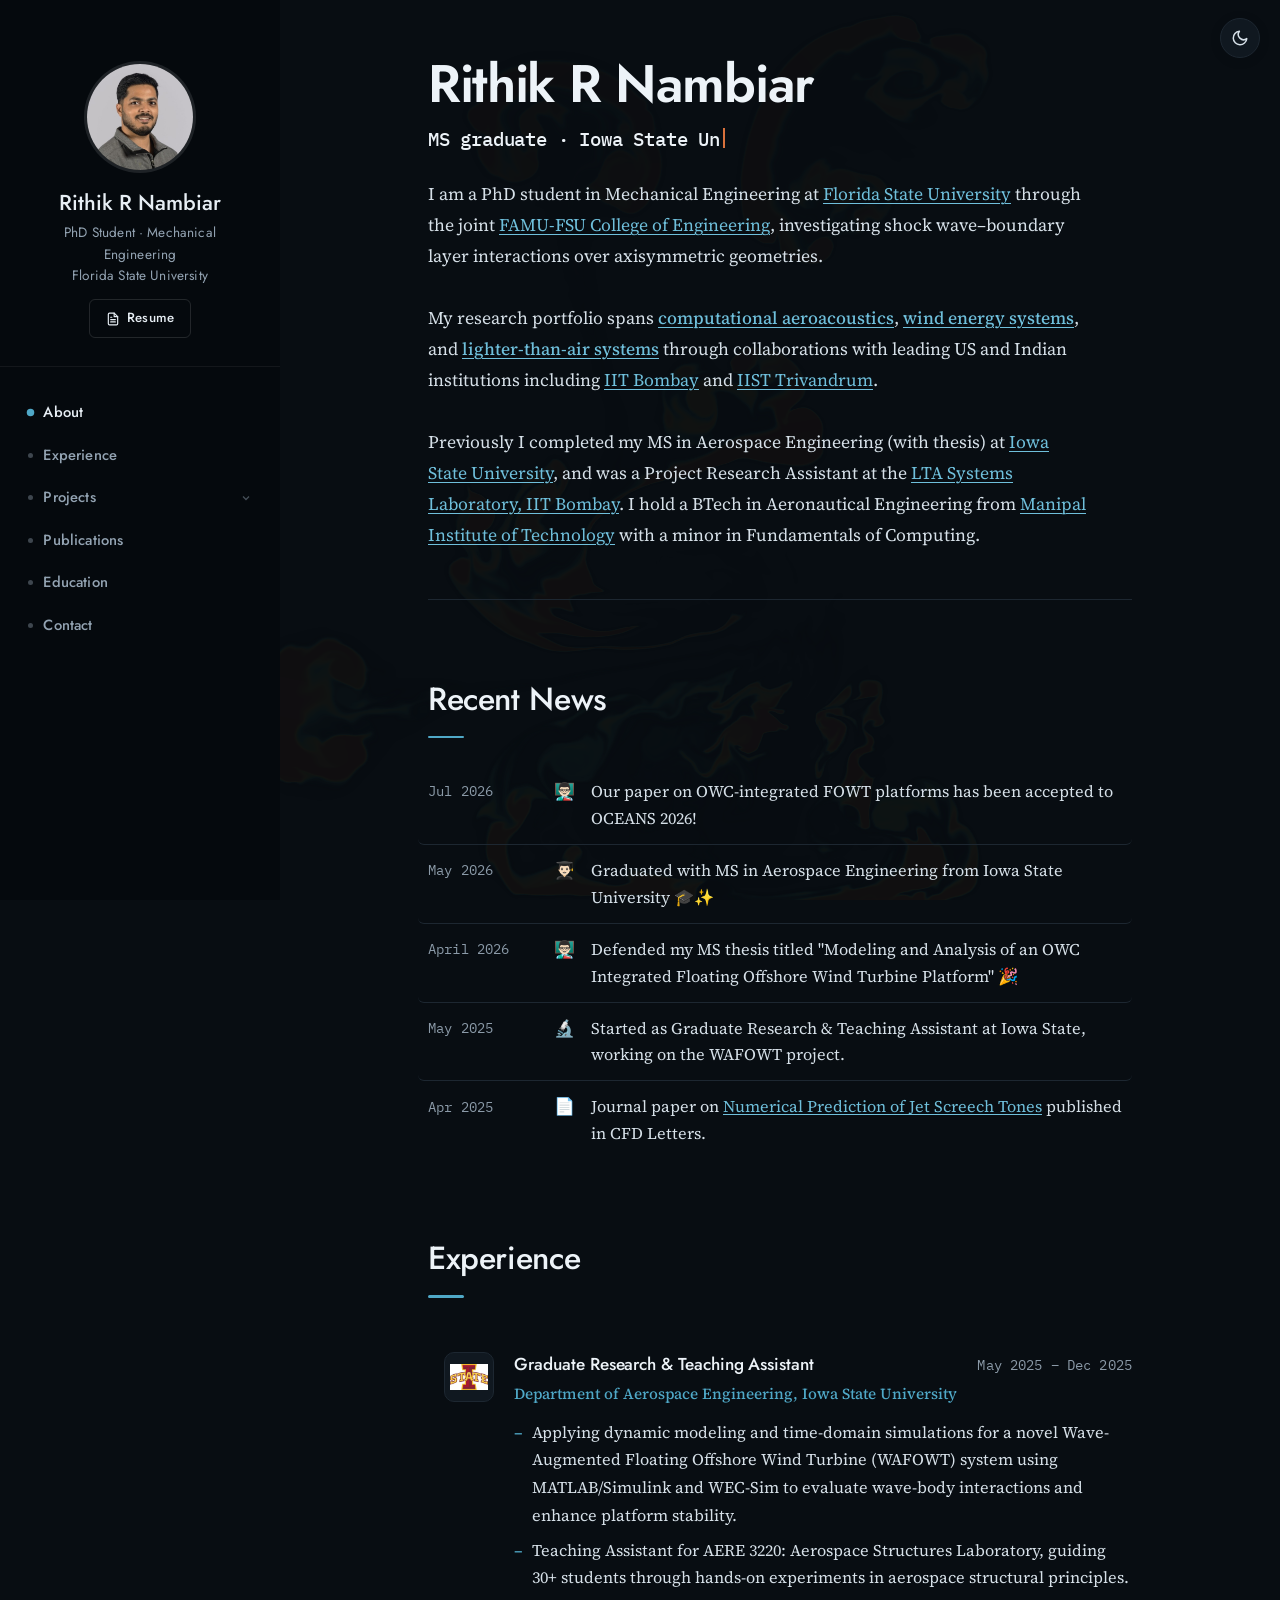
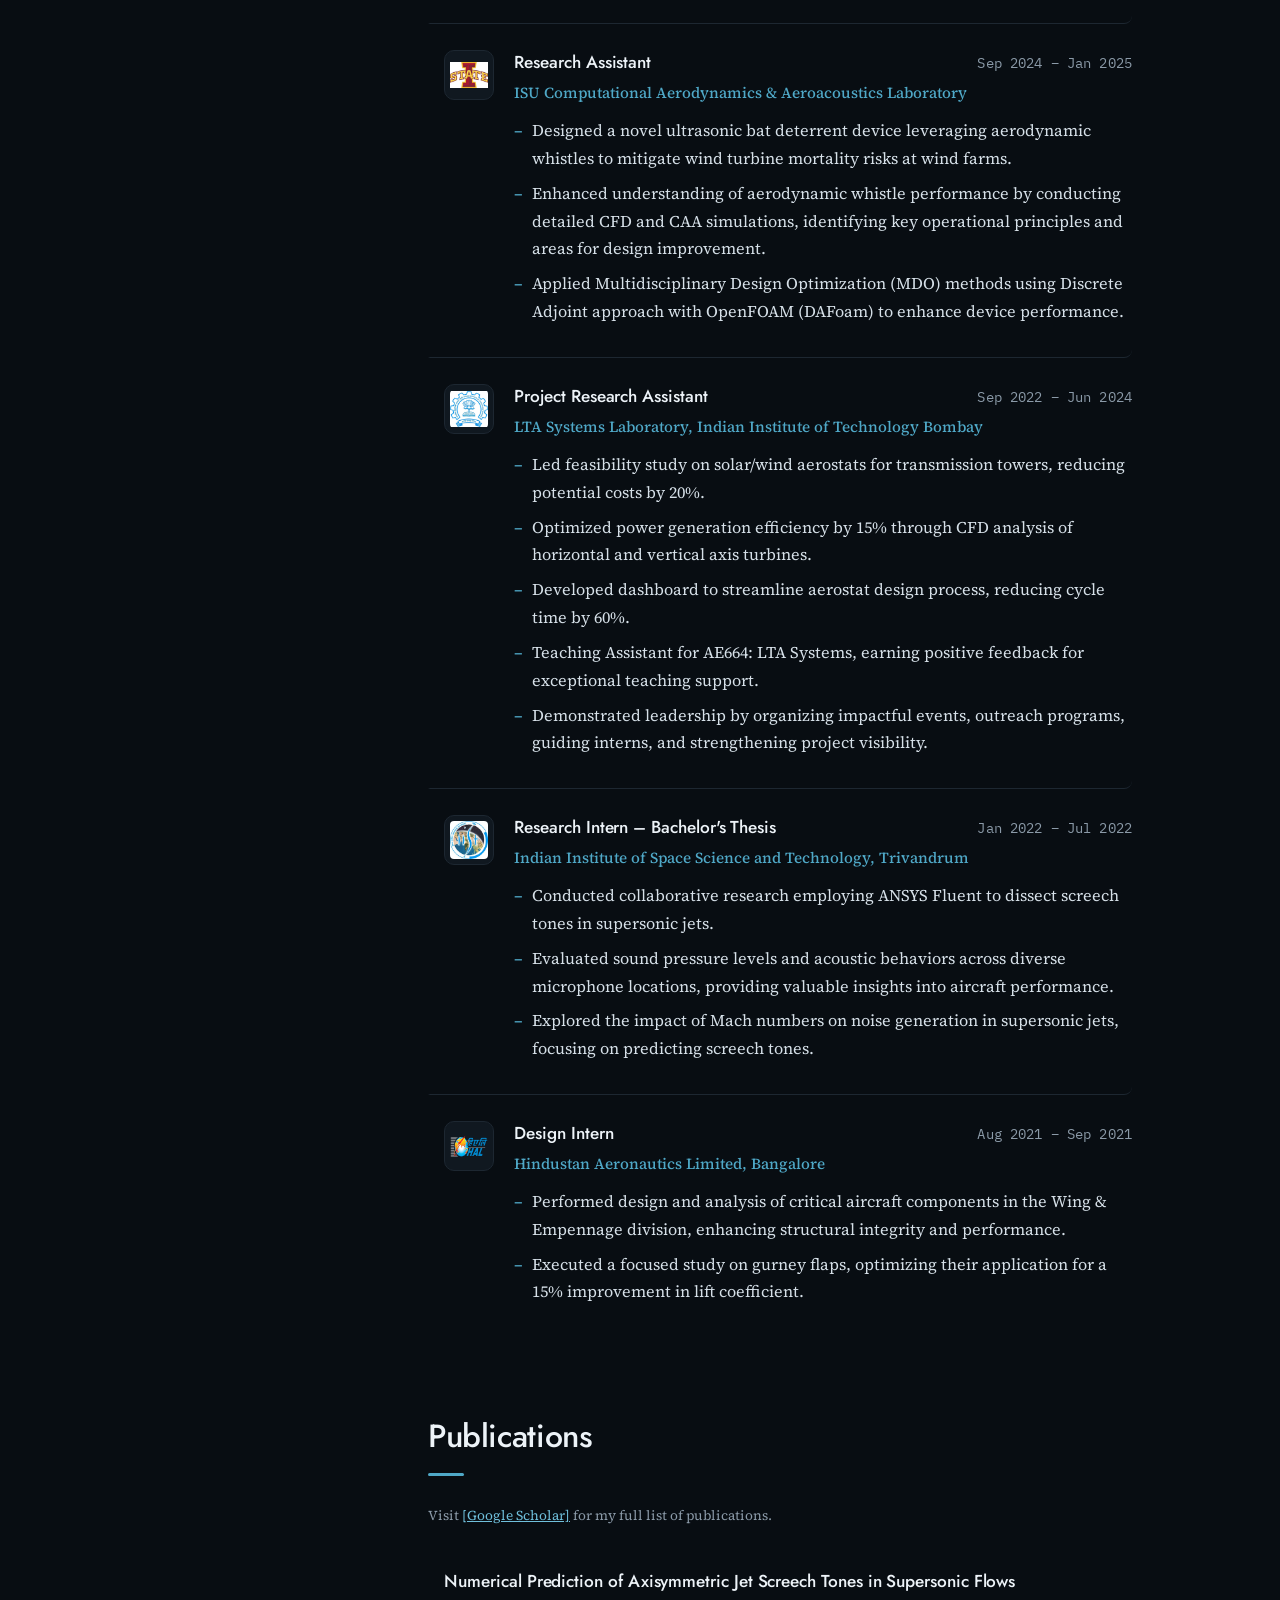
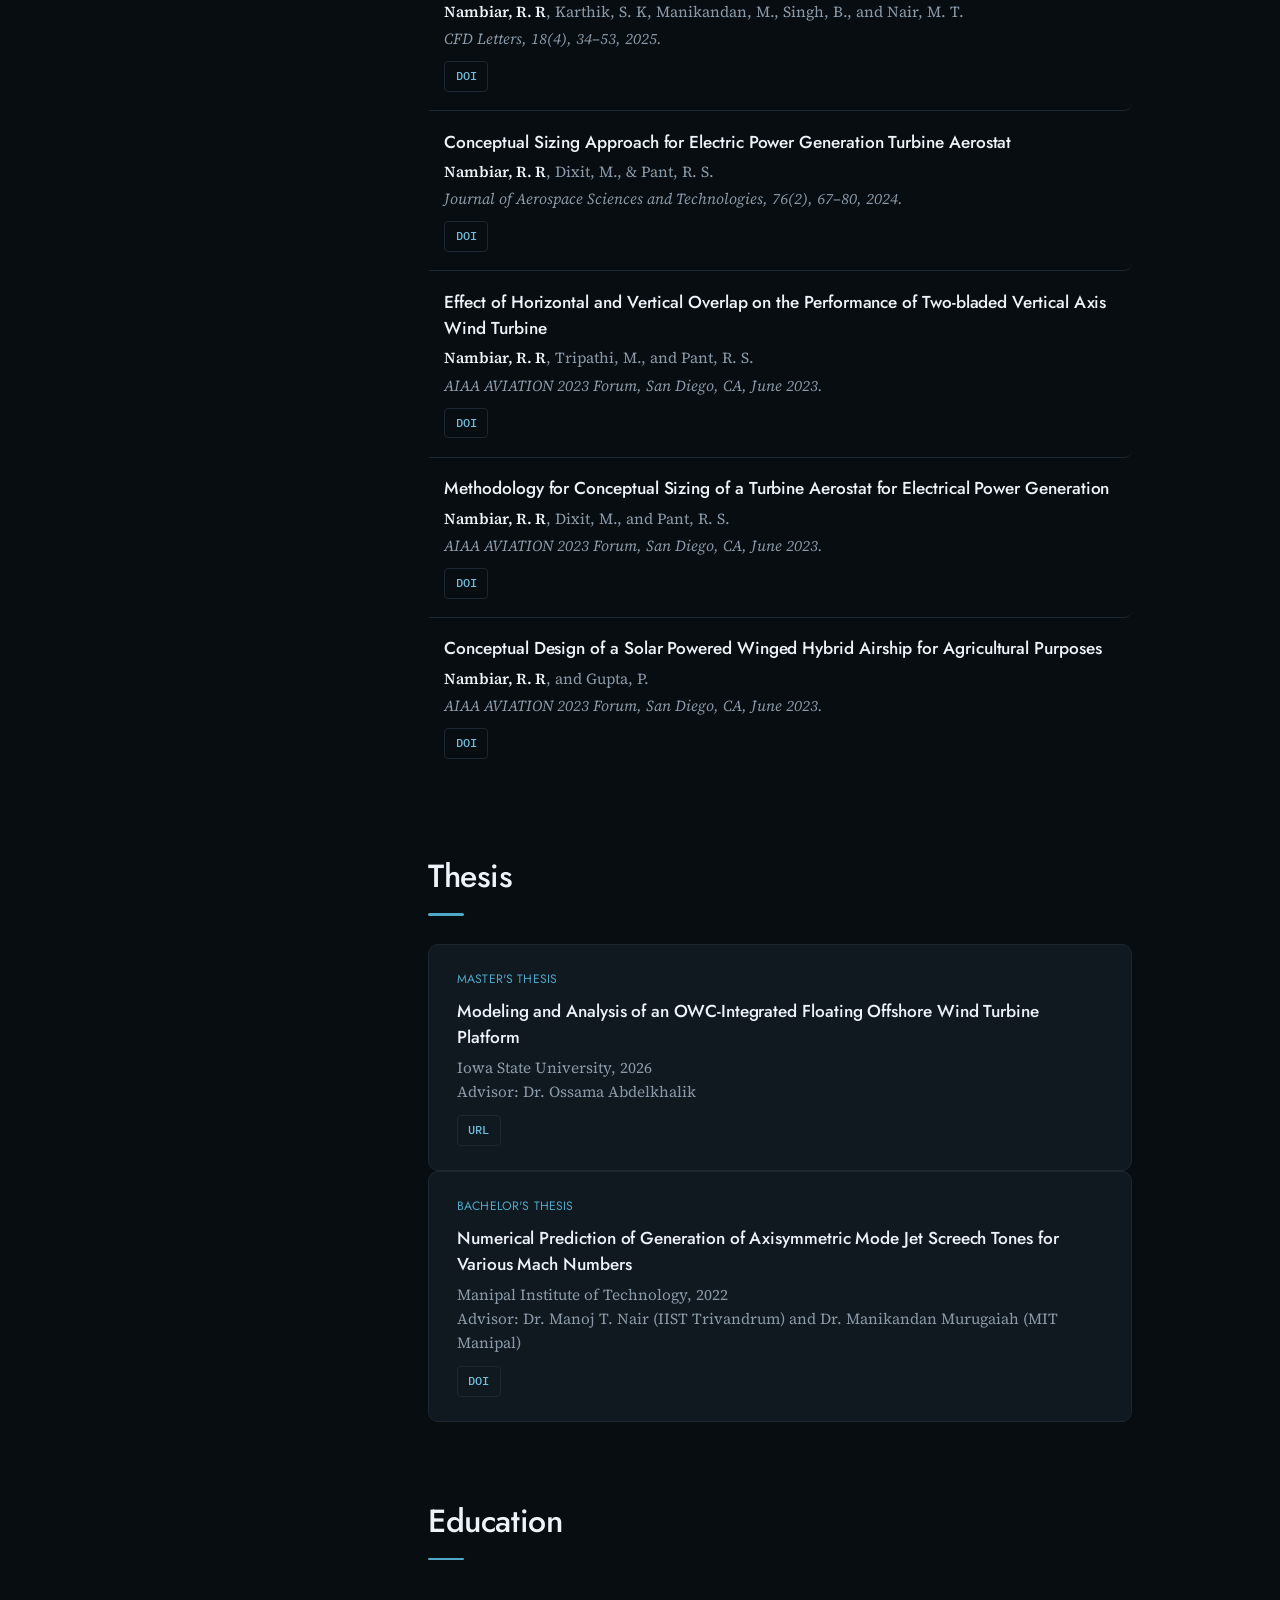
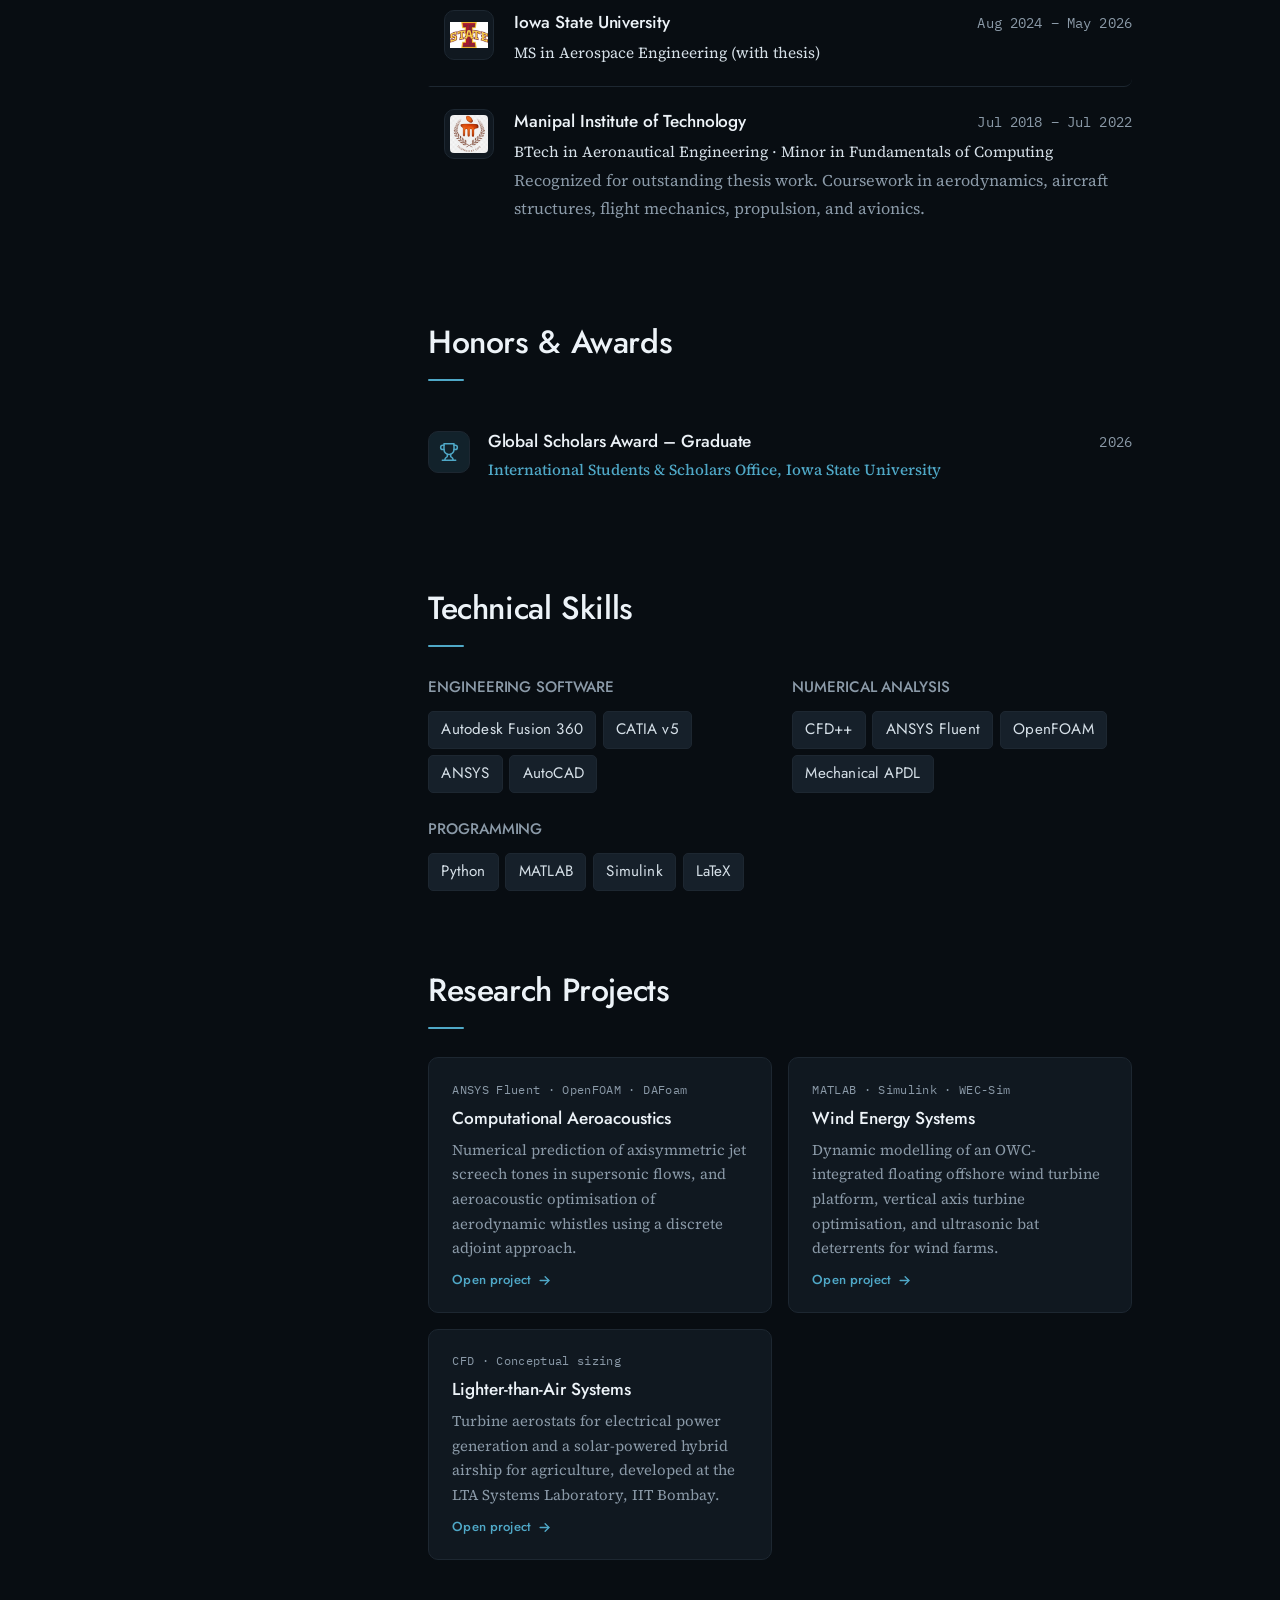
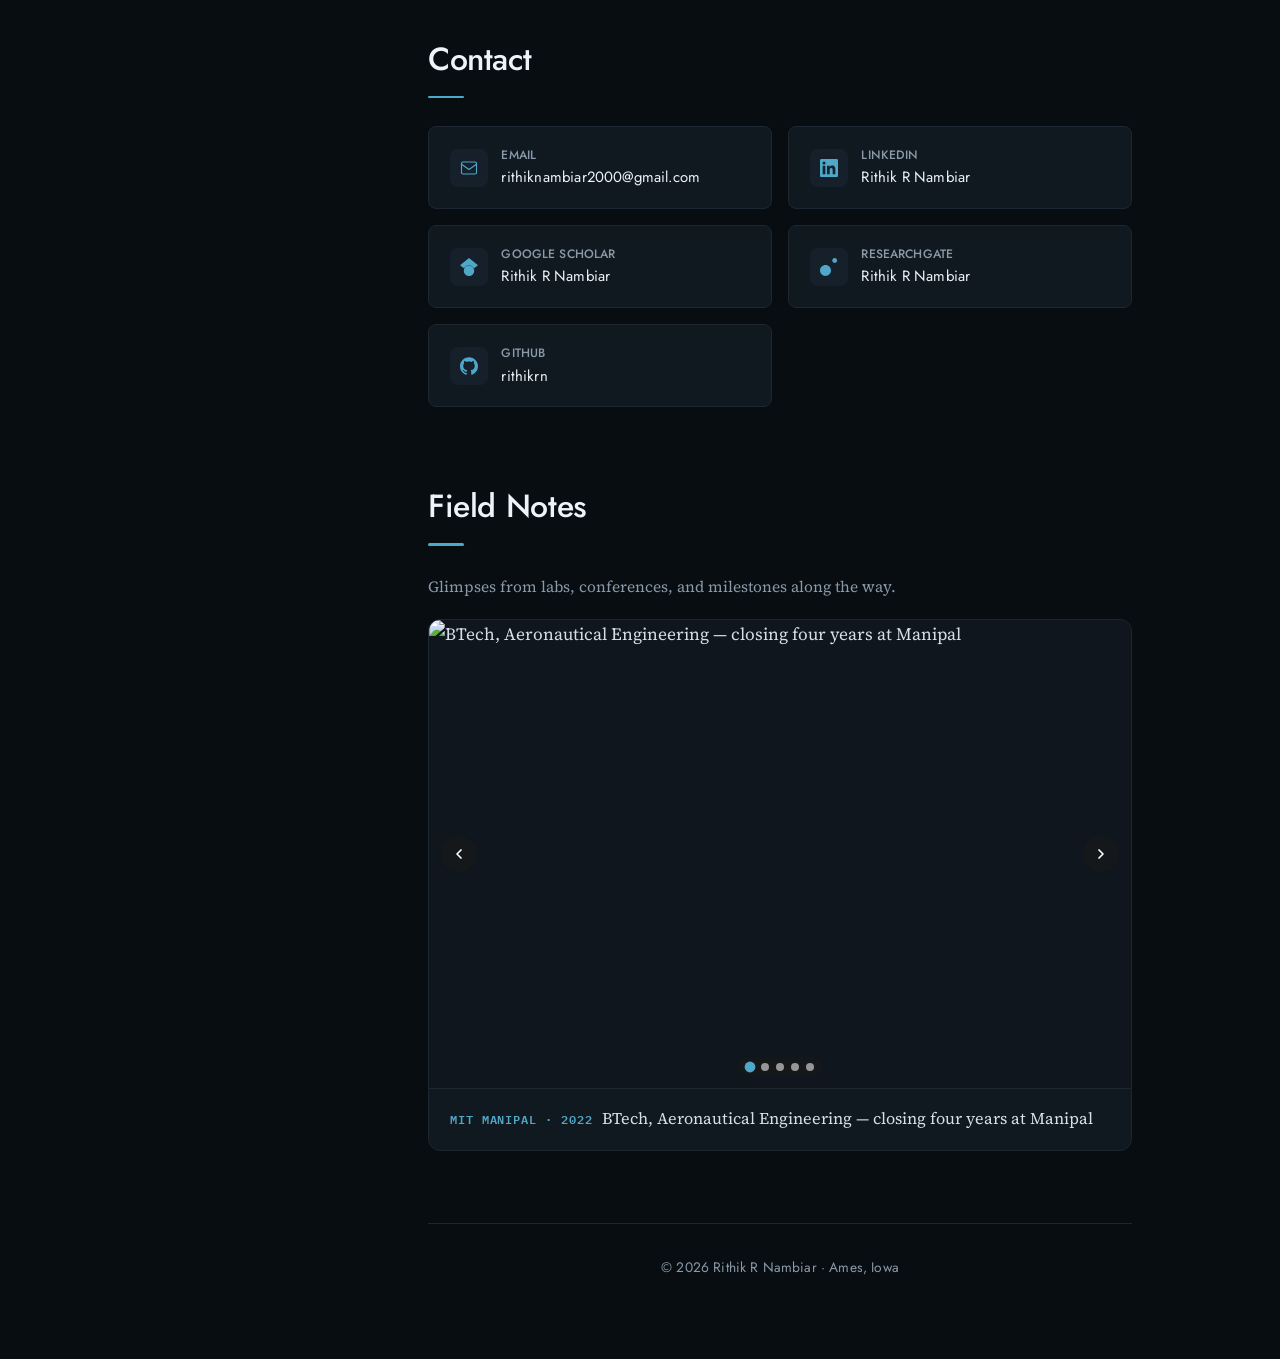
==== index.html @ 0d128b3c "Update title and description for academic transition" ====
<!DOCTYPE html>
<html lang="en">
<head>
    <meta charset="UTF-8">
    <meta name="viewport" content="width=device-width, initial-scale=1.0">
    <meta name="google-site-verification" content="oUvhr_GJGUzQzEgx66oKsh1dCuTIJJ7OhNx4IOjwu0A" />
    <title>Rithik R Nambiar · PhD student @ Florida State</title>
    <meta name="description" content="Rithik R Nambiar — PhD student in Mechanical Engineering at Florida State University. Research in shock wave–boundary layer interactions, computational aeroacoustics, lighter-than-air systems and wind energy systems.">
    <link rel="preconnect" href="https://fonts.googleapis.com">
    <link rel="preconnect" href="https://fonts.gstatic.com" crossorigin>
    <link href="https://fonts.googleapis.com/css2?family=Jost:wght@300;400;500;600&family=IBM+Plex+Mono:wght@400;500&family=Source+Serif+4:opsz,wght@8..60,400;8..60,600&display=swap" rel="stylesheet">
    <link rel="stylesheet" href="assets/css/style.css">
    <script>
    (function(){try{var t=localStorage.getItem('theme')||(matchMedia('(prefers-color-scheme: dark)').matches?'dark':'light');if(t==='dark')document.documentElement.setAttribute('data-theme','dark');}catch(e){}})();
    </script>
    <script>
    const savedTheme = localStorage.getItem('theme'); document.documentElement.dataset.theme = savedTheme || 'dark';
    </script>
</head>
<body>

<!-- Interactive fluid background (GPU Navier-Stokes) -->
<canvas id="fluid" class="fluid-bg" aria-hidden="true"></canvas>
<div class="fluid-tag" aria-hidden="true">Navier&ndash;Stokes &middot; GPU &middot; vorticity confinement &middot; move cursor or touch</div>

<!-- Theme toggle -->
<button id="themeToggle" class="theme-toggle" aria-label="Toggle dark mode" title="Toggle theme">
    <svg class="icon-sun" viewBox="0 0 24 24" fill="none" stroke="currentColor" stroke-width="2" stroke-linecap="round" stroke-linejoin="round"><circle cx="12" cy="12" r="4"/><path d="M12 2v2M12 20v2M4.9 4.9l1.4 1.4M17.7 17.7l1.4 1.4M2 12h2M20 12h2M6.3 17.7l-1.4 1.4M19.1 4.9l-1.4 1.4"/></svg>
    <svg class="icon-moon" viewBox="0 0 24 24" fill="none" stroke="currentColor" stroke-width="2" stroke-linecap="round" stroke-linejoin="round"><path d="M21 12.8A9 9 0 1 1 11.2 3a7 7 0 0 0 9.8 9.8Z"/></svg>
</button>

<!-- Mobile Header -->
<div class="mobile-header">
    <button class="hamburger" onclick="toggleSidebar()" aria-label="Toggle navigation">
        <span></span><span></span><span></span>
    </button>
    <span class="mobile-name">Rithik R Nambiar</span>
</div>
<div class="overlay" id="overlay" onclick="toggleSidebar()"></div>

<!-- ═══ SIDEBAR ═══ -->
<aside class="sidebar" id="sidebar">
    <div class="sidebar-header">
        <img src="assets/img/profile.png" alt="Rithik R Nambiar" class="sidebar-photo" width="110" height="110">
        <div class="sidebar-name">Rithik R Nambiar</div>
        <div class="sidebar-title">PhD Student · Mechanical Engineering<br>Florida State University</div>
        <a href="assets/pdf/Rithikresume_Aug2026.pdf" target="_blank" rel="noopener" class="sidebar-resume">
            <svg viewBox="0 0 24 24" fill="none" stroke="currentColor" stroke-width="2" stroke-linecap="round" stroke-linejoin="round"><path d="M14 2H6a2 2 0 0 0-2 2v16a2 2 0 0 0 2 2h12a2 2 0 0 0 2-2V8z"/><polyline points="14 2 14 8 20 8"/><line x1="16" y1="13" x2="8" y2="13"/><line x1="16" y1="17" x2="8" y2="17"/><polyline points="10 9 9 9 8 9"/></svg>
            Resume
        </a>
    </div>
    <nav class="sidebar-nav">
        <a href="#about" class="active" onclick="closeSidebar()">About</a>
        <a href="#experience" onclick="closeSidebar()">Experience</a>
        <div class="sidebar-nav-group">
            <a class="sidebar-nav-toggle" onclick="this.parentElement.classList.toggle('open')">
                Projects
                <svg class="chevron" viewBox="0 0 24 24" fill="none" stroke="currentColor" stroke-width="2.5"><polyline points="6 9 12 15 18 9"/></svg>
            </a>
            <div class="sidebar-nav-children">
                <a href="projects/computational-aeroacoustics.html">Computational Aeroacoustics</a>
                <a href="projects/wind-energy-systems.html">Wind Energy Systems</a>
                <a href="projects/lighter-than-air-systems.html">Lighter-than-Air Systems</a>
            </div>
        </div>
        <a href="#publications" onclick="closeSidebar()">Publications</a>
        <a href="#education" onclick="closeSidebar()">Education</a>
        <a href="#contact" onclick="closeSidebar()">Contact</a>
    </nav>
</aside>

<!-- ═══ MAIN ═══ -->
<div class="main">
<div class="content">

    <!-- Hero -->
    <section class="hero" id="about">
        <h1>Rithik R Nambiar</h1>
        <p class="hero-subtitle" aria-label="MS graduate in Aerospace Engineering from Iowa State University"><span id="typeText" class="type-text"></span><span class="type-caret" aria-hidden="true"></span></p>
        <div class="hero-about">
            <p>I am a PhD student in Mechanical Engineering at <a href="https://www.fsu.edu/" target="_blank" rel="noopener">Florida State University</a> through the joint <a href="https://eng.famu.fsu.edu/" target="_blank" rel="noopener">FAMU-FSU College of Engineering</a>, investigating shock wave&ndash;boundary layer interactions over axisymmetric geometries. </p>
            <br>
            <p>My research portfolio spans
                <a href="projects/computational-aeroacoustics.html" class="research-link">computational aeroacoustics</a>,
                <a href="projects/wind-energy-systems.html" class="research-link">wind energy systems</a>, and
                <a href="projects/lighter-than-air-systems.html" class="research-link">lighter-than-air systems</a>
                through collaborations with leading US and Indian institutions including <a href="https://www.iitb.ac.in/" target="_blank" rel="noopener">IIT Bombay</a> and <a href="https://www.iist.ac.in/" target="_blank" rel="noopener">IIST Trivandrum</a>.
            </p>
            <br>
            <p>Previously I completed my MS in Aerospace Engineering (with thesis) at <a href="https://www.aere.iastate.edu/" target="_blank" rel="noopener">Iowa State University</a>, and was a Project Research Assistant at the <a href="https://www.aero.iitb.ac.in/ltasyslab/" target="_blank" rel="noopener">LTA Systems Laboratory, IIT Bombay</a>. I hold a BTech in Aeronautical Engineering from <a href="https://manipal.edu/mit.html" target="_blank" rel="noopener">Manipal Institute of Technology</a> with a minor in Fundamentals of Computing.</p>
        </div>
    </section>

    <!-- News -->
    <section id="news">
        <h2 class="section-title">Recent News</h2>
        <div>
            <div class="news-item">
                <span class="news-date">Jul 2026</span>
                <span class="news-emoji">👨🏻‍🏫</span>
                <span class="news-text">Our paper on OWC-integrated FOWT platforms has been accepted to OCEANS 2026! </span>
            </div>            
            <div class="news-item">
                <span class="news-date">May 2026</span>
                <span class="news-emoji">👨🏻‍🎓</span>
                <span class="news-text"> Graduated with MS in Aerospace Engineering from Iowa State University 🎓✨ </span>
            </div>
            <div class="news-item">
                <span class="news-date">April 2026</span>
                <span class="news-emoji">👨🏻‍🏫</span>
                <span class="news-text"> Defended my MS thesis titled "Modeling and Analysis of an OWC Integrated Floating Offshore Wind Turbine Platform" 🎉 </span>
            </div>
            <div class="news-item">
                <span class="news-date">May 2025</span>
                <span class="news-emoji">🔬</span>
                <span class="news-text">Started as Graduate Research &amp; Teaching Assistant at Iowa State, working on the WAFOWT project.</span>
            </div>
            <div class="news-item">
                <span class="news-date">Apr 2025</span>
                <span class="news-emoji">📄</span>
                <span class="news-text">Journal paper on <a href="https://doi.org/10.37934/cfdl.18.4.3453" target="_blank" rel="noopener">Numerical Prediction of Jet Screech Tones</a> published in CFD Letters.</span>
            </div>
        </div>
    </section>

    <!-- Experience -->
    <section id="experience">
        <h2 class="section-title">Experience</h2>

        <div class="exp-item">
            <img src="assets/img/isu-logo.png" alt="Iowa State University" class="exp-logo" loading="lazy" width="44" height="44">
            <div class="exp-body">
                <div class="exp-header">
                    <span class="exp-role">Graduate Research &amp; Teaching Assistant</span>
                    <span class="exp-date">May 2025 – Dec 2025</span>
                </div>
                <div class="exp-org">Department of Aerospace Engineering, Iowa State University</div>
                <ul class="exp-bullets">
                    <li>Applying dynamic modeling and time-domain simulations for a novel Wave-Augmented Floating Offshore Wind Turbine (WAFOWT) system using MATLAB/Simulink and WEC-Sim to evaluate wave-body interactions and enhance platform stability.</li>
                    <li>Teaching Assistant for AERE 3220: Aerospace Structures Laboratory, guiding 30+ students through hands-on experiments in aerospace structural principles.</li>
                </ul>
            </div>
        </div>

        <div class="exp-item">
            <img src="assets/img/isu-lab-logo.png" alt="ISU Computational Aerodynamics Lab" class="exp-logo" loading="lazy" width="44" height="44">
            <div class="exp-body">
                <div class="exp-header">
                    <span class="exp-role">Research Assistant</span>
                    <span class="exp-date">Sep 2024 – Jan 2025</span>
                </div>
                <div class="exp-org">ISU Computational Aerodynamics &amp; Aeroacoustics Laboratory</div>
                <ul class="exp-bullets">
                    <li>Designed a novel ultrasonic bat deterrent device leveraging aerodynamic whistles to mitigate wind turbine mortality risks at wind farms.</li>
                    <li>Enhanced understanding of aerodynamic whistle performance by conducting detailed CFD and CAA simulations, identifying key operational principles and areas for design improvement.</li>
                    <li>Applied Multidisciplinary Design Optimization (MDO) methods using Discrete Adjoint approach with OpenFOAM (DAFoam) to enhance device performance.</li>
                </ul>
            </div>
        </div>

        <div class="exp-item">
            <img src="assets/img/iitbombay-logo.png" alt="IIT Bombay" class="exp-logo" loading="lazy" width="44" height="44">
            <div class="exp-body">
                <div class="exp-header">
                    <span class="exp-role">Project Research Assistant</span>
                    <span class="exp-date">Sep 2022 – Jun 2024</span>
                </div>
                <div class="exp-org">LTA Systems Laboratory, Indian Institute of Technology Bombay</div>
                <ul class="exp-bullets">
                    <li>Led feasibility study on solar/wind aerostats for transmission towers, reducing potential costs by 20%.</li>
                    <li>Optimized power generation efficiency by 15% through CFD analysis of horizontal and vertical axis turbines.</li>
                    <li>Developed dashboard to streamline aerostat design process, reducing cycle time by 60%.</li>
                    <li>Teaching Assistant for AE664: LTA Systems, earning positive feedback for exceptional teaching support.</li>
                    <li>Demonstrated leadership by organizing impactful events, outreach programs, guiding interns, and strengthening project visibility.</li>
                </ul>
            </div>
        </div>

        <div class="exp-item">
            <img src="assets/img/iist-logo.png" alt="IIST Trivandrum" class="exp-logo" loading="lazy" width="44" height="44">
            <div class="exp-body">
                <div class="exp-header">
                    <span class="exp-role">Research Intern – Bachelor's Thesis</span>
                    <span class="exp-date">Jan 2022 – Jul 2022</span>
                </div>
                <div class="exp-org">Indian Institute of Space Science and Technology, Trivandrum</div>
                <ul class="exp-bullets">
                    <li>Conducted collaborative research employing ANSYS Fluent to dissect screech tones in supersonic jets.</li>
                    <li>Evaluated sound pressure levels and acoustic behaviors across diverse microphone locations, providing valuable insights into aircraft performance.</li>
                    <li>Explored the impact of Mach numbers on noise generation in supersonic jets, focusing on predicting screech tones.</li>
                </ul>
            </div>
        </div>

        <div class="exp-item">
            <img src="assets/img/hal-logo.png" alt="Hindustan Aeronautics Limited" class="exp-logo" loading="lazy" width="44" height="44">
            <div class="exp-body">
                <div class="exp-header">
                    <span class="exp-role">Design Intern</span>
                    <span class="exp-date">Aug 2021 – Sep 2021</span>
                </div>
                <div class="exp-org">Hindustan Aeronautics Limited, Bangalore</div>
                <ul class="exp-bullets">
                    <li>Performed design and analysis of critical aircraft components in the Wing &amp; Empennage division, enhancing structural integrity and performance.</li>
                    <li>Executed a focused study on gurney flaps, optimizing their application for a 15% improvement in lift coefficient.</li>
                </ul>
            </div>
        </div>
    </section>

    <!-- Publications -->
    <section id="publications">
        <h2 class="section-title">Publications</h2>
        <p style="font-size: 0.85rem; color: var(--text-muted); margin-bottom: 1.5rem;">
            Visit <a href="https://scholar.google.com/citations?user=RLRSFkAAAAAJ&hl=en" target="_blank" rel="noopener" style="color: var(--link); text-decoration: underline;">[Google Scholar]</a> for my full list of publications.
        </p>

        <div class="pub-item">
            <div class="pub-content">
                <div class="pub-title">Numerical Prediction of Axisymmetric Jet Screech Tones in Supersonic Flows</div>
                <div class="pub-authors"><strong>Nambiar, R. R</strong>, Karthik, S. K, Manikandan, M., Singh, B., and Nair, M. T.</div>
                <div class="pub-venue">CFD Letters, 18(4), 34–53, 2025.</div>
                <div class="pub-links">
                    <a href="https://doi.org/10.37934/cfdl.18.4.3453" target="_blank" rel="noopener">DOI</a>
                </div>
            </div>
        </div>

        <div class="pub-item">
            <div class="pub-content">
                <div class="pub-title">Conceptual Sizing Approach for Electric Power Generation Turbine Aerostat</div>
                <div class="pub-authors"><strong>Nambiar, R. R</strong>, Dixit, M., &amp; Pant, R. S.</div>
                <div class="pub-venue">Journal of Aerospace Sciences and Technologies, 76(2), 67–80, 2024.</div>
                <div class="pub-links">
                    <a href="https://doi.org/10.61653/joast.v76i2.2024.962" target="_blank" rel="noopener">DOI</a>
                </div>
            </div>
        </div>

        <div class="pub-item">
            <div class="pub-content">
                <div class="pub-title">Effect of Horizontal and Vertical Overlap on the Performance of Two-bladed Vertical Axis Wind Turbine</div>
                <div class="pub-authors"><strong>Nambiar, R. R</strong>, Tripathi, M., and Pant, R. S.</div>
                <div class="pub-venue">AIAA AVIATION 2023 Forum, San Diego, CA, June 2023.</div>
                <div class="pub-links">
                    <a href="https://doi.org/10.2514/6.2023-4118" target="_blank" rel="noopener">DOI</a>
                </div>
            </div>
        </div>

        <div class="pub-item">
            <div class="pub-content">
                <div class="pub-title">Methodology for Conceptual Sizing of a Turbine Aerostat for Electrical Power Generation</div>
                <div class="pub-authors"><strong>Nambiar, R. R</strong>, Dixit, M., and Pant, R. S.</div>
                <div class="pub-venue">AIAA AVIATION 2023 Forum, San Diego, CA, June 2023.</div>
                <div class="pub-links">
                    <a href="https://doi.org/10.2514/6.2023-3792" target="_blank" rel="noopener">DOI</a>
                </div>
            </div>
        </div>

        <div class="pub-item">
            <div class="pub-content">
                <div class="pub-title">Conceptual Design of a Solar Powered Winged Hybrid Airship for Agricultural Purposes</div>
                <div class="pub-authors"><strong>Nambiar, R. R</strong>, and Gupta, P.</div>
                <div class="pub-venue">AIAA AVIATION 2023 Forum, San Diego, CA, June 2023.</div>
                <div class="pub-links">
                    <a href="https://doi.org/10.2514/6.2023-3791" target="_blank" rel="noopener">DOI</a>
                </div>
            </div>
        </div>
    </section>

    <!-- Thesis -->
    <section id="thesis">
        <h2 class="section-title">Thesis</h2>
        <div class="thesis-card">
            <div class="thesis-degree">Master's Thesis</div>
            <div class="thesis-title">Modeling and Analysis of an OWC-Integrated Floating Offshore Wind Turbine Platform</div>
            <div class="thesis-meta">
                Iowa State University, 2026<br>
                Advisor: Dr. Ossama Abdelkhalik
            </div>
            <div class="pub-links">
                <a href="https://www.proquest.com/dissertations-theses/modeling-analysis-owc-integrated-floating/docview/3350731121/se-2?accountid=10906" target="_blank" rel="noopener">URL</a>
            </div>
        </div>
        
        <div class="thesis-card">
            <div class="thesis-degree">Bachelor's Thesis</div>
            <div class="thesis-title">Numerical Prediction of Generation of Axisymmetric Mode Jet Screech Tones for Various Mach Numbers</div>
            <div class="thesis-meta">
                Manipal Institute of Technology, 2022<br>
                Advisor: Dr. Manoj T. Nair (IIST Trivandrum) and Dr. Manikandan Murugaiah (MIT Manipal)
            </div>
            <div class="pub-links">
                <a href="https://doi.org/10.13140/RG.2.2.18141.93928" target="_blank" rel="noopener">DOI</a>
            </div>
        </div>
    </section>

    <!-- Education -->
    <section id="education">
        <h2 class="section-title">Education</h2>

        <div class="edu-item">
            <img src="assets/img/isu-logo.png" alt="Iowa State University" class="edu-logo" loading="lazy" width="44" height="44">
            <div class="edu-body">
                <div class="edu-header">
                    <span class="edu-school">Iowa State University</span>
                    <span class="edu-date">Aug 2024 – May 2026</span>
                </div>
                <div class="edu-degree">MS in Aerospace Engineering (with thesis)</div>
            </div>
        </div>

        <div class="edu-item">
            <img src="assets/img/manipal-logo.png" alt="Manipal Institute of Technology" class="edu-logo" loading="lazy" width="44" height="44">
            <div class="edu-body">
                <div class="edu-header">
                    <span class="edu-school">Manipal Institute of Technology</span>
                    <span class="edu-date">Jul 2018 – Jul 2022</span>
                </div>
                <div class="edu-degree">BTech in Aeronautical Engineering · Minor in Fundamentals of Computing</div>
                <div class="edu-note">Recognized for outstanding thesis work. Coursework in aerodynamics, aircraft structures, flight mechanics, propulsion, and avionics.</div>
            </div>
        </div>
    </section>
    <!-- Honors & Awards -->
    <section id="awards">
        <h2 class="section-title">Honors &amp; Awards</h2>
        <div class="award-item">
            <div class="award-icon" aria-hidden="true">
                <svg viewBox="0 0 24 24" fill="none" stroke="currentColor" stroke-width="1.8" stroke-linecap="round" stroke-linejoin="round">
                    <path d="M6 9H4.5a2.5 2.5 0 0 1 0-5H6"/>
                    <path d="M18 9h1.5a2.5 2.5 0 0 0 0-5H18"/>
                    <path d="M4 22h16"/>
                    <path d="M10 14.66V17c0 .55-.47.98-.97 1.21C7.85 18.75 7 20.24 7 22"/>
                    <path d="M14 14.66V17c0 .55.47.98.97 1.21C16.15 18.75 17 20.24 17 22"/>
                    <path d="M18 2H6v7a6 6 0 0 0 12 0V2Z"/>
                </svg>
            </div>
            <div class="award-body">
                <div class="award-header">
                    <span class="award-title">Global Scholars Award &ndash; Graduate</span>
                    <span class="award-date">2026</span>
                </div>
                <div class="award-org">International Students &amp; Scholars Office, Iowa State University</div>    
            </div>
        </div>
    </section>
    <!-- Skills -->
    <section id="skills">
        <h2 class="section-title">Technical Skills</h2>
        <div class="skills-grid">
            <div class="skill-group">
                <h4>Engineering Software</h4>
                <div class="skill-tags">
                    <span class="skill-tag">Autodesk Fusion 360</span>
                    <span class="skill-tag">CATIA v5</span>
                    <span class="skill-tag">ANSYS</span>
                    <span class="skill-tag">AutoCAD</span>
                </div>
            </div>
            <div class="skill-group">
                <h4>Numerical Analysis</h4>
                <div class="skill-tags">
                    <span class="skill-tag">CFD++</span>
                    <span class="skill-tag">ANSYS Fluent</span>
                    <span class="skill-tag">OpenFOAM</span>
                    <span class="skill-tag">Mechanical APDL</span>
                </div>
            </div>
            <div class="skill-group">
                <h4>Programming</h4>
                <div class="skill-tags">
                    <span class="skill-tag">Python</span>
                    <span class="skill-tag">MATLAB</span>
                    <span class="skill-tag">Simulink</span>
                    <span class="skill-tag">LaTeX</span>
                </div>
            </div>
        </div>
    </section>
    
    <!-- Projects -->
    <section id="projects">
        <h2 class="section-title">Research Projects</h2>
        <div class="work-grid">
            <a class="work-card" href="projects/computational-aeroacoustics.html">
                <div class="work-tools">ANSYS Fluent · OpenFOAM · DAFoam</div>
                <h3>Computational Aeroacoustics</h3>
                <p>Numerical prediction of axisymmetric jet screech tones in supersonic flows, and aeroacoustic optimisation of aerodynamic whistles using a discrete adjoint approach.</p>
                <span class="work-go">Open project <svg viewBox="0 0 24 24" fill="none" stroke="currentColor" stroke-width="2.2" stroke-linecap="round" stroke-linejoin="round"><line x1="5" y1="12" x2="19" y2="12"/><polyline points="13 6 19 12 13 18"/></svg></span>
            </a>
            <a class="work-card" href="projects/wind-energy-systems.html">
                <div class="work-tools">MATLAB · Simulink · WEC-Sim</div>
                <h3>Wind Energy Systems</h3>
                <p>Dynamic modelling of an OWC-integrated floating offshore wind turbine platform, vertical axis turbine optimisation, and ultrasonic bat deterrents for wind farms.</p>
                <span class="work-go">Open project <svg viewBox="0 0 24 24" fill="none" stroke="currentColor" stroke-width="2.2" stroke-linecap="round" stroke-linejoin="round"><line x1="5" y1="12" x2="19" y2="12"/><polyline points="13 6 19 12 13 18"/></svg></span>
            </a>
            <a class="work-card" href="projects/lighter-than-air-systems.html">
                <div class="work-tools">CFD · Conceptual sizing</div>
                <h3>Lighter-than-Air Systems</h3>
                <p>Turbine aerostats for electrical power generation and a solar-powered hybrid airship for agriculture, developed at the LTA Systems Laboratory, IIT Bombay.</p>
                <span class="work-go">Open project <svg viewBox="0 0 24 24" fill="none" stroke="currentColor" stroke-width="2.2" stroke-linecap="round" stroke-linejoin="round"><line x1="5" y1="12" x2="19" y2="12"/><polyline points="13 6 19 12 13 18"/></svg></span>
            </a>
        </div>
    </section>
    
    <!-- Contact -->
    <section id="contact">
        <h2 class="section-title">Contact</h2>
        <div class="contact-grid">
            <a href="mailto:rithiknambiar2000@gmail.com" class="contact-card">
                <div class="contact-icon"><svg viewBox="0 0 24 24" fill="none" stroke="currentColor" stroke-width="1.5" stroke-linecap="round" stroke-linejoin="round"><rect x="2" y="4" width="20" height="16" rx="2"/><path d="M22 7l-10 7L2 7"/></svg></div>
                <div><div class="contact-label">Email</div><div class="contact-value">rithiknambiar2000@gmail.com</div></div>
            </a>
            <a href="https://www.linkedin.com/in/rithik-r-nambiar/" target="_blank" rel="noopener" class="contact-card">
                <div class="contact-icon"><svg viewBox="0 0 24 24" fill="currentColor"><path d="M20.447 20.452h-3.554v-5.569c0-1.328-.027-3.037-1.852-3.037-1.853 0-2.136 1.445-2.136 2.939v5.667H9.351V9h3.414v1.561h.046c.477-.9 1.637-1.85 3.37-1.85 3.601 0 4.267 2.37 4.267 5.455v6.286zM5.337 7.433a2.062 2.062 0 01-2.063-2.065 2.064 2.064 0 112.063 2.065zm1.782 13.019H3.555V9h3.564v11.452zM22.225 0H1.771C.792 0 0 .774 0 1.729v20.542C0 23.227.792 24 1.771 24h20.451C23.2 24 24 23.227 24 22.271V1.729C24 .774 23.2 0 22.222 0h.003z"/></svg></div>
                <div><div class="contact-label">LinkedIn</div><div class="contact-value">Rithik R Nambiar</div></div>
            </a>
            <a href="https://scholar.google.com/citations?user=RLRSFkAAAAAJ&hl=en" target="_blank" rel="noopener" class="contact-card">
                <div class="contact-icon"><svg viewBox="0 0 24 24" fill="currentColor"><path d="M5.242 13.769L0 9.5 12 0l12 9.5-5.242 4.269C17.548 11.249 14.978 9.5 12 9.5c-2.977 0-5.548 1.748-6.758 4.269zM12 10a7 7 0 1 0 0 14 7 7 0 0 0 0-14z"/></svg></div>
                <div><div class="contact-label">Google Scholar</div><div class="contact-value">Rithik R Nambiar</div></div>
            </a>
            <a href="https://www.researchgate.net/scientific-contributions/Rithik-R-Nambiar-2253309485" target="_blank" rel="noopener" class="contact-card">
                <div class="contact-icon"><svg viewBox="0 0 24 24" fill="currentColor"><path d="M19.586 0c-1.77 0-3.196 1.42-3.196 3.176 0 1.754 1.426 3.175 3.196 3.175 1.768 0 3.196-1.421 3.196-3.175C22.782 1.42 21.354 0 19.586 0zM7.347 24c-4.05 0-7.347-3.268-7.347-7.281 0-4.015 3.297-7.282 7.347-7.282 4.052 0 7.349 3.267 7.349 7.282C14.696 20.732 11.399 24 7.347 24z"/></svg></div>
                <div><div class="contact-label">ResearchGate</div><div class="contact-value">Rithik R Nambiar</div></div>
            </a>
            <a href="https://github.com/rithikrn" target="_blank" rel="noopener" class="contact-card">
                <div class="contact-icon"><svg viewBox="0 0 24 24" fill="currentColor"><path d="M12 .297c-6.63 0-12 5.373-12 12 0 5.303 3.438 9.8 8.205 11.385.6.113.82-.258.82-.577 0-.285-.01-1.04-.015-2.04-3.338.724-4.042-1.61-4.042-1.61C4.422 18.07 3.633 17.7 3.633 17.7c-1.087-.744.084-.729.084-.729 1.205.084 1.838 1.236 1.838 1.236 1.07 1.835 2.809 1.305 3.495.998.108-.776.417-1.305.76-1.605-2.665-.3-5.466-1.332-5.466-5.93 0-1.31.465-2.38 1.235-3.22-.135-.303-.54-1.523.105-3.176 0 0 1.005-.322 3.3 1.23.96-.267 1.98-.399 3-.405 1.02.006 2.04.138 3 .405 2.28-1.552 3.285-1.23 3.285-1.23.645 1.653.24 2.873.12 3.176.765.84 1.23 1.91 1.23 3.22 0 4.61-2.805 5.625-5.475 5.92.42.36.81 1.096.81 2.22 0 1.606-.015 2.896-.015 3.286 0 .315.21.69.825.57C20.565 22.092 24 17.592 24 12.297c0-6.627-5.373-12-12-12"/></svg></div>
                <div><div class="contact-label">GitHub</div><div class="contact-value">rithikrn</div></div>
            </a>
        </div>
    </section>

    <!-- Field Notes -->
    <section id="field-notes">
        <h2 class="section-title">Field Notes</h2>
        <p class="fn-intro">Glimpses from labs, conferences, and milestones along the way.</p>

        <div class="fn-card">
            <div class="fn-stage" id="fnStage">

                <div class="fn-slide active"
                     data-meta="MIT Manipal · 2022"
                     data-caption="BTech, Aeronautical Engineering — closing four years at Manipal">
                    <div class="fn-bg" style="background-image: url('assets/photos/mit_graduation.jpg?v=2')"></div>
                    <img src="assets/photos/mit_graduation.jpg?v=2" alt="BTech, Aeronautical Engineering — closing four years at Manipal" loading="lazy">
                </div>
                
                <div class="fn-slide"
                     data-meta="IIT Bombay · 2024"
                     data-caption="With Prof. R.S. Pant and the LTA Systems Laboratory team ">
                    <div class="fn-bg" style="background-image: url('assets/photos/iitb_rsgroup.jpg')"></div>
                    <img src="assets/photos/iitb_rsgroup.jpg" alt="LTA Systems Lab group photo, IIT Bombay" loading="lazy">
                </div>

                <div class="fn-slide"
                     data-meta="Iowa State University · 2024"
                     data-caption="The Campanile and central campus">
                    <div class="fn-bg" style="background-image: url('assets/photos/iowastate.jpg')"></div>
                    <img src="assets/photos/iowastate.jpg" alt="Joined Iowa State University, Ames" loading="lazy">
                </div>

                 <div class="fn-slide"
                     data-meta="Iowa State University · 2026"
                     data-caption="Dr. Ossama Abdelkhalik's group, Ames">
                    <div class="fn-bg" style="background-image: url('assets/photos/isu_ossama_group.jpg')"></div>
                    <img src="assets/photos/isu_ossama_group.jpg" alt="Dr. Ossama Abdelkhalik's group" loading="lazy">
                </div>

                 <div class="fn-slide"
                     data-meta="Iowa State University · 2026"
                     data-caption="Graduated with my MS degree!">
                    <div class="fn-bg" style="background-image: url('assets/photos/isu_grad.jpeg')"></div>
                    <img src="assets/photos/isu_grad.jpeg" alt="MS grad walk" loading="lazy">
                </div>
                
                <button class="fn-nav prev" id="fnPrev" aria-label="Previous">
                    <svg viewBox="0 0 24 24" fill="none" stroke="currentColor" stroke-width="2.5" stroke-linecap="round" stroke-linejoin="round"><polyline points="15 18 9 12 15 6"/></svg>
                </button>
                <button class="fn-nav next" id="fnNext" aria-label="Next">
                    <svg viewBox="0 0 24 24" fill="none" stroke="currentColor" stroke-width="2.5" stroke-linecap="round" stroke-linejoin="round"><polyline points="9 18 15 12 9 6"/></svg>
                </button>

                <div class="fn-dots" id="fnDots"></div>
            </div>

            <div class="fn-caption" id="fnCaption">
                <span class="fn-caption-meta">IIT Bombay · Jun 2024</span>
                <span class="fn-caption-text">With Prof. R.S. Pant and the LTA Systems Laboratory team </span>
            </div>
        </div>
    </section>

    <div class="footer">&copy; 2026 Rithik R Nambiar · Ames, Iowa</div>

</div>
</div>

<script>
function toggleSidebar(){document.getElementById('sidebar').classList.toggle('open');document.getElementById('overlay').classList.toggle('open')}
function closeSidebar(){document.getElementById('sidebar').classList.remove('open');document.getElementById('overlay').classList.remove('open')}

const sections=document.querySelectorAll('section[id],.hero');
const navLinks=document.querySelectorAll('.sidebar-nav > a');
const observer=new IntersectionObserver(entries=>{entries.forEach(e=>{if(e.isIntersecting){const id=e.target.id||'about';navLinks.forEach(l=>l.classList.toggle('active',l.getAttribute('href')==='#'+id))}})},{rootMargin:'-20% 0px -60% 0px'});
sections.forEach(s=>observer.observe(s));

/* ─── Field Notes carousel ─── */
(function(){
    const slides = document.querySelectorAll('.fn-slide');
    const dotsContainer = document.getElementById('fnDots');
    const prevBtn = document.getElementById('fnPrev');
    const nextBtn = document.getElementById('fnNext');
    const captionEl = document.getElementById('fnCaption');
    if (!slides.length || !captionEl) return;

    let idx = 0;
    let timer;
    const INTERVAL = 5000;

    slides.forEach((_, i) => {
        const d = document.createElement('button');
        d.className = 'fn-dot' + (i === 0 ? ' active' : '');
        d.setAttribute('aria-label', 'Go to slide ' + (i + 1));
        d.addEventListener('click', () => goTo(i));
        dotsContainer.appendChild(d);
    });
    const dots = dotsContainer.querySelectorAll('.fn-dot');

    function updateCaption(slide) {
        const meta = slide.dataset.meta || '';
        const text = slide.dataset.caption || '';
        captionEl.innerHTML =
            '<span class="fn-caption-meta">' + meta + '</span>' +
            '<span class="fn-caption-text">' + text + '</span>';
    }

    function goTo(n) {
        slides[idx].classList.remove('active');
        dots[idx].classList.remove('active');
        idx = (n + slides.length) % slides.length;
        slides[idx].classList.add('active');
        dots[idx].classList.add('active');
        updateCaption(slides[idx]);
        resetTimer();
    }

    function resetTimer() {
        clearInterval(timer);
        if (slides.length > 1) {
            timer = setInterval(() => goTo(idx + 1), INTERVAL);
        }
    }

    prevBtn.addEventListener('click', () => goTo(idx - 1));
    nextBtn.addEventListener('click', () => goTo(idx + 1));

    // Pause on hover (desktop)
    const stage = document.getElementById('fnStage');
    stage.addEventListener('mouseenter', () => clearInterval(timer));
    stage.addEventListener('mouseleave', resetTimer);

    // Hide nav arrows if only one slide
    if (slides.length <= 1) {
        prevBtn.style.display = 'none';
        nextBtn.style.display = 'none';
        dotsContainer.style.display = 'none';
    }
    updateCaption(slides[0]); 
    resetTimer();
})();

// Scroll progress bar
const _bar = document.createElement('div');
_bar.className = 'scroll-progress';
document.body.appendChild(_bar);
window.addEventListener('scroll', () => {
    const d = document.documentElement;
    const max = d.scrollHeight - d.clientHeight;
    _bar.style.width = (max > 0 ? (d.scrollTop / max) * 100 : 0) + '%';
}, { passive: true });

// Reveal-on-scroll (skips hero; it has its own entrance)
const _reveals = document.querySelectorAll('section:not(.hero), .footer');
_reveals.forEach(s => s.classList.add('reveal'));
const _revObs = new IntersectionObserver((entries) => {
    entries.forEach(e => { if (e.isIntersecting) { e.target.classList.add('visible'); _revObs.unobserve(e.target); } });
}, { rootMargin: '0px 0px -8% 0px', threshold: 0.05 });
_reveals.forEach(s => _revObs.observe(s));

/* ─── Hero typewriter ─── */
(function(){
  const el = document.getElementById('typeText');
  if(!el) return;

  const LINES = [
    "MS graduate · Iowa State University",
    "Project Research Assistant · IIT Bombay",
    "BTech graduate · MIT Manipal",
    "Just a curious human, mostly figuring it out",
    "Perpetually debugging — meshes, code, and life",
    "Resume is a snapshot; curiosity is the story",  
  ];

  const reduce = matchMedia('(prefers-reduced-motion: reduce)').matches;
  if(reduce){ el.textContent = LINES[0]; return; }   

  const TYPE = 55, ERASE = 28, HOLD = 1500, GAP = 350;  // ms — timing knobs
  let li = 0, ci = 0, deleting = false;

  function tick(){
    const line = LINES[li];
    if(!deleting){
      el.textContent = line.slice(0, ++ci);
      if(ci === line.length){ deleting = true; return setTimeout(tick, HOLD); }
      return setTimeout(tick, TYPE);
    } else {
      el.textContent = line.slice(0, --ci);
      if(ci === 0){ deleting = false; li = (li + 1) % LINES.length; return setTimeout(tick, GAP); }
      return setTimeout(tick, ERASE);
    }
  }
  tick();
})();
    
/* ─── Theme toggle ─── */
(function(){
  const root = document.documentElement, btn = document.getElementById('themeToggle');
  function apply(theme, animate){
    if(animate){ root.classList.add('theme-transition'); setTimeout(() => root.classList.remove('theme-transition'), 420); }
    theme === 'dark' ? root.setAttribute('data-theme','dark') : root.removeAttribute('data-theme');
    try { localStorage.setItem('theme', theme); } catch(e){}
    if(typeof window.refreshFluidColors === 'function') window.refreshFluidColors();
  }
  btn && btn.addEventListener('click', () => {
    apply(root.getAttribute('data-theme') === 'dark' ? 'light' : 'dark', true);
  });
})();

</script>

<!-- Interactive fluid background -->
<script src="assets/js/fluid-cursor.js" defer></script>
</body>
</html>
---- assets/css/style.css ----
:root {
    --sidebar-w: 280px;
    --bg: #F4F6F5;
    --bg-warm: #EAEEEE;
    --sidebar-bg: #0D141A;
    --sidebar-text: #93A3B2;
    --sidebar-accent: #E7EEF4;
    --text: #1B2530;
    --text-muted: #566472;
    --heading: #0D1720;
    --accent: #1F6B87;
    --accent-warm: #C15A2A;
    --accent-light: #E4EDF1;
    --border: #DBE1E4;
    --card-bg: #FFFFFF;
    --tag-bg: #E8EDEF;
    --link: #1F6B87;
    /* Three roles, three faces. --serif is the display face (a geometric sans,
       not a serif — the variable name is kept so no existing rule has to
       change), --sans is the reading face, --mono carries dates and labels.
       Jost is a Futura-lineage geometric: the same 1920s-30s family tree as
       Dwiggins' Metro. To move to the real thing, see FONT SWAP at the bottom
       of this file. */
    --serif: 'Jost', 'Futura', 'Century Gothic', sans-serif;
    --sans: 'Source Serif 4', Georgia, 'Times New Roman', serif;
    --mono: 'IBM Plex Mono', ui-monospace, SFMono-Regular, Menlo, monospace;
}

*, *::before, *::after { margin: 0; padding: 0; box-sizing: border-box; }
html { scroll-behavior: smooth; scroll-padding-top: 2rem; }

body {
    font-family: var(--sans);
    color: var(--text);
    background: var(--bg);
    line-height: 1.75;
    font-size: 17px;
    -webkit-font-smoothing: antialiased;
}

::selection { background: var(--accent); color: #fff; }
a { color: var(--link); }

img {
    max-width: 100%;
    height: auto;
    display: block;
}

/* ─── SIDEBAR ─── */
.sidebar {
    position: fixed;
    top: 0; left: 0;
    width: var(--sidebar-w);
    height: 100vh;
    background: var(--sidebar-bg);
    display: flex;
    flex-direction: column;
    z-index: 100;
    overflow-y: auto;
}

.sidebar::-webkit-scrollbar { width: 3px; }
.sidebar::-webkit-scrollbar-thumb { background: rgba(255,255,255,0.1); border-radius: 4px; }

.sidebar-header {
    padding: 3.8rem 1.75rem 1.75rem;
    border-bottom: 1px solid rgba(255,255,255,0.06);
    text-align: center;
}

.sidebar-photo {
    width: 112px;
    height: 112px;
    border-radius: 50%;
    object-fit: cover;
    object-position: center top;
    margin: 0 auto 1rem;
    display: block;
    border: 3px solid rgba(255,255,255,0.1);
    background: var(--sidebar-bg);
    aspect-ratio: 1 / 1;
}

.sidebar-name {
    font-family: var(--serif);
    font-size: 1.35rem;
    color: var(--sidebar-accent);
    line-height: 1.3;
}

.sidebar-title {
    font-size: 0.82rem;
    color: var(--sidebar-text);
    margin-top: 0.35rem;
    line-height: 1.55;
}

.sidebar-resume {
    display: inline-flex;
    align-items: center;
    gap: 0.45rem;
    margin-top: 0.85rem;
    padding: 0.45rem 1rem;
    border: 1px solid rgba(255,255,255,0.12);
    border-radius: 6px;
    color: var(--sidebar-accent);
    text-decoration: none;
    font-size: 0.8rem;
    font-weight: 600;
    letter-spacing: 0.04em;
    transition: all 0.2s;
}

.sidebar-resume:hover {
    background: rgba(255,255,255,0.06);
    border-color: rgba(255,255,255,0.2);
    color: #fff;
}

.sidebar-resume svg { width: 14px; height: 14px; flex-shrink: 0; }

.sidebar-nav { padding: 1.5rem 1.75rem; flex: 1; }

.sidebar-nav a {
    display: flex;
    align-items: center;
    gap: 0.65rem;
    padding: 0.55rem 0;
    color: var(--sidebar-text);
    text-decoration: none;
    font-size: 0.88rem;
    font-weight: 500;
    letter-spacing: 0.02em;
    transition: color 0.2s;
}

.sidebar-nav a::before {
    content: '';
    width: 5px; height: 5px;
    border-radius: 50%;
    background: var(--sidebar-text);
    opacity: 0.4;
    transition: all 0.25s;
    flex-shrink: 0;
}

.sidebar-nav a:hover,
.sidebar-nav a.active { color: var(--sidebar-accent); }

.sidebar-nav a:hover::before,
.sidebar-nav a.active::before {
    background: var(--accent);
    opacity: 1;
    transform: scale(1.5);
}

.sidebar-links {
    padding: 1.25rem 1.75rem 2rem;
    border-top: 1px solid rgba(255,255,255,0.06);
    display: flex;
    flex-wrap: wrap;
    gap: 0.85rem;
}

.sidebar-links a {
    color: var(--sidebar-text);
    text-decoration: none;
    font-size: 0.76rem;
    font-weight: 500;
    letter-spacing: 0.05em;
    text-transform: uppercase;
    transition: color 0.2s;
}

.sidebar-links a:hover { color: var(--sidebar-accent); }

/* ─── MAIN ─── */
.main { margin-left: var(--sidebar-w); min-height: 100vh; }

.content {
    max-width: 800px;
    padding: 3.5rem 3rem 5rem;
    margin: 0 auto;
}

section { margin-bottom: 4.5rem; }
section:last-child { margin-bottom: 2rem; }

.section-title {
    font-family: var(--serif);
    font-size: 1.9rem;
    color: var(--heading);
    margin-bottom: 1.75rem;
    letter-spacing: -0.02em;
    position: relative;
    padding-bottom: 0.75rem;
}

.section-title::after {
    content: '';
    position: absolute;
    bottom: 0; left: 0;
    width: 36px; height: 2.5px;
    background: var(--accent);
    border-radius: 2px;
}

/* ─── HERO ─── */
.hero {
    margin-bottom: 4.5rem;
    padding-bottom: 3rem;
    border-bottom: 1px solid var(--border);
}

.hero h1 {
    font-family: var(--serif);
    font-size: 3rem;
    color: var(--heading);
    line-height: 1.12;
    letter-spacing: -0.03em;
    margin-bottom: 0.6rem;
}

.hero-subtitle {
    font-size: 1.1rem;
    color: var(--text-muted);
    margin-bottom: 1.5rem;
}

.hero-about {
    font-size: 1.05rem;
    line-height: 1.85;
    color: var(--text);
    max-width: 660px;
}

.hero-about a {
    color: var(--link);
    text-decoration: underline;
    text-underline-offset: 3px;
    text-decoration-thickness: 1px;
}

.hero-about a:hover { text-decoration-thickness: 2px; }

.research-link {
    color: var(--link);
    text-decoration: underline;
    text-underline-offset: 3px;
    text-decoration-thickness: 1px;
    font-weight: 500;
}

.research-link:hover { text-decoration-thickness: 2px; }

/* ─── NEWS ─── */
.news-item {
    display: flex;
    gap: 1rem;
    padding: 0.75rem 0;
    font-size: 0.97rem;
    line-height: 1.65;
    border-bottom: 1px solid var(--border);
}

.news-item:last-child { border-bottom: none; }

.news-date {
    flex-shrink: 0;
    color: var(--text-muted);
    font-family: var(--mono);
    font-size: 0.8rem;
    padding-top: 0.15rem;
    min-width: 110px;
}

.news-emoji { flex-shrink: 0; font-size: 1.05rem; }
.news-text { color: var(--text); }
.news-text a { color: var(--link); text-decoration: underline; text-underline-offset: 2px; }

/* ─── EXPERIENCE ─── */
.exp-item {
    padding: 1.5rem 0;
    border-bottom: 1px solid var(--border);
    display: flex;
    gap: 1.25rem;
    align-items: flex-start;
}

.exp-item:first-child { padding-top: 0; }
.exp-item:last-child { border-bottom: none; }

.exp-logo {
    width: 50px; height: 50px;
    border-radius: 10px;
    object-fit: contain;
    flex-shrink: 0;
    margin-top: 2px;
    border: 1px solid var(--border);
    background: var(--card-bg);
    padding: 5px;
    aspect-ratio: 1 / 1;
}

.exp-body { flex: 1; min-width: 0; }

.exp-header {
    display: flex;
    justify-content: space-between;
    align-items: baseline;
    flex-wrap: wrap;
    gap: 0.5rem;
    margin-bottom: 0.15rem;
}

.exp-role { font-weight: 600; color: var(--heading); font-size: 1.05rem; }

.exp-date {
    font-family: var(--mono);
    font-size: 0.78rem;
    color: var(--text-muted);
    white-space: nowrap;
}

.exp-org {
    font-size: 0.95rem;
    color: var(--accent);
    margin-bottom: 0.7rem;
    font-weight: 500;
}

.exp-bullets { list-style: none; padding: 0; }

.exp-bullets li {
    position: relative;
    padding-left: 1.1rem;
    margin-bottom: 0.45rem;
    font-size: 0.97rem;
    line-height: 1.7;
}

.exp-bullets li::before {
    content: '–';
    position: absolute;
    left: 0;
    color: var(--accent);
    font-weight: 600;
}

/* ─── PUBLICATIONS ─── */
.pub-item {
    padding: 1.15rem 0;
    border-bottom: 1px solid var(--border);
    display: flex;
    gap: 0.9rem;
    align-items: flex-start;
}

.pub-item:last-child { border-bottom: none; }

.pub-number {
    font-family: var(--mono);
    font-size: 0.78rem;
    color: var(--text-muted);
    min-width: 24px;
    padding-top: 3px;
    text-align: right;
    flex-shrink: 0;
    font-weight: 500;
}

.pub-content { flex: 1; min-width: 0; }

.pub-title {
    font-weight: 600;
    color: var(--heading);
    font-size: 1rem;
    line-height: 1.5;
    margin-bottom: 0.3rem;
}

.pub-authors {
    font-size: 0.9rem;
    color: var(--text-muted);
    margin-bottom: 0.2rem;
    line-height: 1.5;
}

.pub-authors strong { color: var(--heading); font-weight: 600; }

.pub-venue {
    font-size: 0.88rem;
    color: var(--text-muted);
    font-style: italic;
    margin-bottom: 0.55rem;
}

.pub-links { display: flex; gap: 0.6rem; flex-wrap: wrap; }

.pub-links a {
    font-family: var(--mono);
    font-size: 0.76rem;
    color: var(--link);
    text-decoration: none;
    padding: 0.25rem 0.65rem;
    border: 1px solid var(--border);
    border-radius: 4px;
    transition: all 0.2s;
    font-weight: 500;
}

.pub-links a:hover {
    border-color: var(--accent);
    background: var(--accent-light);
}

/* ─── THESIS ─── */
.thesis-card {
    background: var(--card-bg);
    border: 1px solid var(--border);
    border-radius: 10px;
    padding: 1.5rem 1.75rem;
}

.thesis-degree {
    font-family: var(--mono);
    font-size: 0.76rem;
    text-transform: uppercase;
    letter-spacing: 0.06em;
    color: var(--accent);
    font-weight: 600;
    margin-bottom: 0.6rem;
}

.thesis-title {
    font-weight: 600;
    font-size: 1.05rem;
    color: var(--heading);
    margin-bottom: 0.35rem;
    line-height: 1.5;
}

.thesis-meta {
    font-size: 0.92rem;
    color: var(--text-muted);
    margin-bottom: 0.7rem;
    line-height: 1.55;
}

/* ─── EDUCATION ─── */
.edu-item {
    padding: 1.25rem 0;
    border-bottom: 1px solid var(--border);
    display: flex;
    gap: 1.25rem;
    align-items: flex-start;
}

.edu-item:first-child { padding-top: 0; }
.edu-item:last-child { border-bottom: none; }

.edu-logo {
    width: 50px; height: 50px;
    border-radius: 10px;
    object-fit: contain;
    flex-shrink: 0;
    margin-top: 2px;
    border: 1px solid var(--border);
    background: var(--card-bg);
    padding: 5px;
    aspect-ratio: 1 / 1;
}

.edu-body { flex: 1; min-width: 0; }

.edu-header {
    display: flex;
    justify-content: space-between;
    align-items: baseline;
    flex-wrap: wrap;
    gap: 0.5rem;
}

.edu-school { font-weight: 600; color: var(--heading); font-size: 1.05rem; }
.edu-date { font-family: var(--mono); font-size: 0.78rem; color: var(--text-muted); white-space: nowrap; }
.edu-degree { font-size: 0.97rem; color: var(--text); margin-top: 0.15rem; }
.edu-note { font-size: 0.9rem; color: var(--text-muted); margin-top: 0.15rem; }

/* ─── SKILLS ─── */
.skills-grid {
    display: grid;
    grid-template-columns: repeat(auto-fill, minmax(230px, 1fr));
    gap: 1.5rem;
}

.skill-group h4 {
    font-size: 0.8rem;
    text-transform: uppercase;
    letter-spacing: 0.08em;
    color: var(--text-muted);
    margin-bottom: 0.6rem;
    font-weight: 600;
}

.skill-tags { display: flex; flex-wrap: wrap; gap: 0.4rem; }

.skill-tag {
    font-size: 0.88rem;
    padding: 0.3rem 0.7rem;
    background: var(--tag-bg);
    border-radius: 5px;
    color: var(--text);
    border: 1px solid var(--border);
}

@keyframes typeBounce {
    0%, 80%, 100% { transform: scale(0.6); opacity: 0.4; }
    40% { transform: scale(1); opacity: 1; }
}

/* ─── CONTACT ─── */
.contact-grid { display: grid; grid-template-columns: 1fr 1fr; gap: 1rem; }

.contact-card {
    display: flex; align-items: center; gap: 0.85rem;
    padding: 1.1rem 1.3rem; background: var(--card-bg);
    border: 1px solid var(--border); border-radius: 8px;
    text-decoration: none; color: var(--text); transition: all 0.2s;
}

.contact-card:hover { border-color: var(--accent); transform: translateY(-1px); box-shadow: 0 4px 12px rgba(0,0,0,0.05); }

.contact-icon { width: 38px; height: 38px; border-radius: 8px; background: var(--tag-bg); display: flex; align-items: center; justify-content: center; flex-shrink: 0; }
.contact-icon svg { width: 18px; height: 18px; color: var(--accent); }
.contact-label { font-size: 0.76rem; text-transform: uppercase; letter-spacing: 0.06em; color: var(--text-muted); font-weight: 600; }
.contact-value { font-size: 0.93rem; color: var(--heading); font-weight: 500; }

/* ─── FOOTER ─── */
.footer { margin-top: 3rem; padding-top: 2rem; border-top: 1px solid var(--border); font-size: 0.82rem; color: var(--text-muted); text-align: center; }

/* ─── MOBILE ─── */
.mobile-header {
    display: none; position: fixed; top: 0; left: 0; right: 0;
    height: 56px; background: var(--sidebar-bg); z-index: 200;
    align-items: center; padding: 0 1.25rem; gap: 0.85rem;
}

.hamburger { width: 36px; height: 36px; border: none; background: none; cursor: pointer; display: flex; flex-direction: column; justify-content: center; gap: 5px; padding: 6px; }
.hamburger span { display: block; width: 100%; height: 2px; background: var(--sidebar-accent); border-radius: 1px; }
.mobile-name { font-family: var(--serif); color: var(--sidebar-accent); font-size: 1.05rem; }
.overlay { display: none; position: fixed; inset: 0; background: rgba(0,0,0,0.5); z-index: 99; }
.overlay.open { display: block; }

@media (max-width: 860px) {
    :root:not([data-theme="dark"]) { --text: #0E1720; --text-muted: #2E3B47; --heading: #050B11; --link: #17566E; }
    .sidebar { transform: translateX(-100%); transition: transform 0.3s ease; }
    .sidebar.open { transform: translateX(0); }
    .mobile-header { display: flex; }
    .main { margin-left: 0; }
    .content { padding: 76px 1.25rem 3rem; }
    .hero h1 { font-size: 2.2rem; }
    .exp-header, .edu-header { flex-direction: column; }
    .contact-grid { grid-template-columns: 1fr; }
    .skills-grid { grid-template-columns: 1fr 1fr; }
    .exp-logo, .edu-logo { width: 40px; height: 40px; padding: 4px; }
}

@media (max-width: 480px) {
    .skills-grid { grid-template-columns: 1fr; }
    .news-item { flex-wrap: wrap; }
    .news-date { min-width: auto; }
}

/* ─── PROJECT PAGES ─── */
.project-hero { margin-bottom: 3rem; padding-bottom: 2rem; border-bottom: 1px solid var(--border); }
.project-hero .breadcrumb { font-size: 0.88rem; color: var(--text-muted); margin-bottom: 1.25rem; }
.project-hero .breadcrumb a { color: var(--link); text-decoration: none; }
.project-hero .breadcrumb a:hover { text-decoration: underline; }

.project-hero h1 {
    font-family: var(--serif);
    font-size: 2.3rem;
    color: var(--heading);
    line-height: 1.2;
    margin-bottom: 0.75rem;
}

.project-hero p { font-size: 1.05rem; color: var(--text); line-height: 1.8; max-width: 660px; }

.project-card {
    background: var(--card-bg);
    border: 1px solid var(--border);
    border-radius: 12px;
    overflow: hidden;
    margin-bottom: 2.5rem;
}

.project-card-body { padding: 1.75rem; }
.project-card-body h3 { font-family: var(--serif); font-size: 1.3rem; color: var(--heading); margin-bottom: 0.65rem; }
.project-card-body p { font-size: 0.97rem; line-height: 1.75; color: var(--text); margin-bottom: 1rem; }
.project-card-body h4 { font-size: 0.82rem; text-transform: uppercase; letter-spacing: 0.06em; color: var(--text-muted); font-weight: 600; margin-bottom: 0.5rem; margin-top: 1.25rem; }

.project-pub { padding: 0.75rem 0; border-top: 1px solid var(--border); }
.project-pub .pub-title { font-size: 0.95rem; }
.project-pub .pub-authors { font-size: 0.88rem; }
.project-pub .pub-venue { font-size: 0.82rem; }

/* ─── IMAGE CAROUSEL ─── */
.img-carousel {
    position: relative;
    width: 100%;
    aspect-ratio: 16 / 9;
    overflow: hidden;
    background: var(--bg-warm);
    border-bottom: 1px solid var(--border);
    cursor: pointer;
    user-select: none;
}

.img-carousel img {
    position: absolute;
    inset: 0;
    width: 100%;
    height: 100%;
    object-fit: contain;
    background: var(--bg-warm);
    padding: 0.5rem;
    opacity: 0;
    transition: opacity 0.4s ease;
    pointer-events: none;
}

.img-carousel img.active {
    opacity: 1;
    pointer-events: auto;
}

.img-carousel-indicator {
    position: absolute;
    bottom: 12px;
    left: 50%;
    transform: translateX(-50%);
    display: flex;
    gap: 7px;
    z-index: 2;
}

.img-carousel-dot {
    width: 9px; height: 9px;
    border-radius: 50%;
    background: var(--text-muted);
    opacity: 0.3;
    transition: opacity 0.25s, transform 0.25s;
}

.img-carousel-dot.active {
    opacity: 0.9;
    transform: scale(1.3);
    background: var(--accent);
}

.img-carousel-hint {
    position: absolute;
    top: 10px;
    right: 12px;
    font-family: var(--mono);
    font-size: 0.7rem;
    color: var(--text-muted);
    background: rgba(250,248,244,0.8);
    padding: 0.2rem 0.55rem;
    border-radius: 4px;
    pointer-events: none;
    z-index: 2;
}

.placeholder-img {
    width: 100%;
    aspect-ratio: 16 / 9;
    background: linear-gradient(135deg, var(--tag-bg) 0%, var(--border) 100%);
    display: flex;
    flex-direction: column;
    align-items: center;
    justify-content: center;
    color: var(--text-muted);
    font-size: 0.88rem;
    gap: 0.5rem;
    border-bottom: 1px solid var(--border);
}

.placeholder-img svg { width: 32px; height: 32px; opacity: 0.4; }

.back-link {
    display: inline-flex;
    align-items: center;
    gap: 0.4rem;
    color: var(--link);
    text-decoration: none;
    font-size: 0.95rem;
    font-weight: 500;
    margin-top: 2rem;
    transition: gap 0.2s;
}

.back-link:hover { gap: 0.65rem; }

/* ─── SIDEBAR PROJECTS DROPDOWN ─── */
.sidebar-nav-group {
    margin: 0;
}

.sidebar-nav-toggle {
    display: flex;
    align-items: center;
    gap: 0.65rem;
    padding: 0.55rem 0;
    color: var(--sidebar-text);
    text-decoration: none;
    font-size: 0.88rem;
    font-weight: 500;
    letter-spacing: 0.02em;
    cursor: pointer;
    transition: color 0.2s;
    width: 100%;
    position: relative;
}

.sidebar-nav-toggle::before {
    content: '';
    width: 5px; height: 5px;
    border-radius: 50%;
    background: var(--sidebar-text);
    opacity: 0.4;
    transition: all 0.25s;
    flex-shrink: 0;
}

.sidebar-nav-toggle:hover,
.sidebar-nav-group.open .sidebar-nav-toggle {
    color: var(--sidebar-accent);
}

.sidebar-nav-toggle:hover::before,
.sidebar-nav-group.open .sidebar-nav-toggle::before {
    background: var(--accent);
    opacity: 1;
    transform: scale(1.5);
}

.sidebar-nav-toggle .chevron {
    margin-left: auto;
    width: 12px; height: 12px;
    flex-shrink: 0;
    transition: transform 0.25s ease;
    opacity: 0.45;
}

.sidebar-nav-group.open .sidebar-nav-toggle .chevron {
    transform: rotate(180deg);
    opacity: 0.7;
}

.sidebar-nav-children {
    max-height: 0;
    overflow: hidden;
    transition: max-height 0.3s ease;
}

.sidebar-nav-group.open .sidebar-nav-children {
    max-height: 180px;
}

.sidebar-nav-children a {
    display: flex;
    align-items: center;
    gap: 0.5rem;
    padding: 0.3rem 0 0.3rem 1.6rem;
    color: var(--sidebar-text);
    text-decoration: none;
    font-size: 0.78rem;
    font-weight: 400;
    transition: color 0.2s;
    opacity: 0.8;
}

.sidebar-nav-children a::before {
    content: none;
}
.sidebar-nav-children a:hover {
    color: var(--sidebar-accent);
    opacity: 1;
}
/* ─── HONORS & AWARDS ─── */
.award-item {
    padding: 1.25rem 0;
    border-bottom: 1px solid var(--border);
    display: flex;
    gap: 1.1rem;
    align-items: flex-start;
}

.award-item:first-child { padding-top: 0; }
.award-item:last-child { border-bottom: none; }

.award-icon {
    width: 42px;
    height: 42px;
    border-radius: 10px;
    background: var(--accent-light);
    border: 1px solid var(--border);
    display: flex;
    align-items: center;
    justify-content: center;
    flex-shrink: 0;
    color: var(--accent);
    margin-top: 2px;
    aspect-ratio: 1 / 1;
}

.award-icon svg {
    width: 20px;
    height: 20px;
}

.award-body { flex: 1; min-width: 0; }

.award-header {
    display: flex;
    justify-content: space-between;
    align-items: baseline;
    flex-wrap: wrap;
    gap: 0.5rem;
    margin-bottom: 0.15rem;
}

.award-title {
    font-weight: 600;
    color: var(--heading);
    font-size: 1.02rem;
    line-height: 1.5;
}

.award-date {
    font-family: var(--mono);
    font-size: 0.78rem;
    color: var(--text-muted);
    white-space: nowrap;
    flex-shrink: 0;
}

.award-org {
    font-size: 0.93rem;
    color: var(--accent);
    font-weight: 500;
    margin-bottom: 0.35rem;
}

.award-note {
    font-size: 0.93rem;
    color: var(--text-muted);
    line-height: 1.65;
}

@media (max-width: 600px) {
    .award-header { flex-direction: column; align-items: flex-start; gap: 0.15rem; }
    .award-icon { width: 36px; height: 36px; }
    .award-icon svg { width: 18px; height: 18px; }
}
/* ─── SPOTLIGHT ─── */
.spotlight-intro {
    font-size: 0.97rem;
    color: var(--text-muted);
    margin-bottom: 1.25rem;
    line-height: 1.65;
    max-width: 660px;
}

.spotlight-card {
    background: var(--card-bg);
    border: 1px solid var(--border);
    border-radius: 12px;
    overflow: hidden;
}

.spotlight-stage {
    position: relative;
    width: 100%;
    aspect-ratio: 16 / 9;
    overflow: hidden;
    background: var(--bg-warm);
}

.spotlight-slide {
    position: absolute;
    inset: 0;
    opacity: 0;
    transition: opacity 0.6s ease;
    pointer-events: none;
}

.spotlight-slide.active {
    opacity: 1;
    pointer-events: auto;
}

.spotlight-slide img {
    width: 100%;
    height: 100%;
    object-fit: cover;
    display: block;
}

.spotlight-nav {
    position: absolute;
    top: 50%;
    transform: translateY(-50%);
    width: 36px;
    height: 36px;
    border-radius: 50%;
    border: none;
    background: rgba(28, 28, 26, 0.55);
    color: #fff;
    cursor: pointer;
    display: flex;
    align-items: center;
    justify-content: center;
    z-index: 3;
    transition: background 0.2s, transform 0.2s;
    backdrop-filter: blur(2px);
}

.spotlight-nav:hover {
    background: var(--accent);
    transform: translateY(-50%) scale(1.05);
}

.spotlight-nav.prev { left: 12px; }
.spotlight-nav.next { right: 12px; }
.spotlight-nav svg { width: 16px; height: 16px; }

.spotlight-dots {
    position: absolute;
    bottom: 12px;
    left: 50%;
    transform: translateX(-50%);
    display: flex;
    gap: 7px;
    z-index: 3;
    background: rgba(28, 28, 26, 0.35);
    padding: 5px 9px;
    border-radius: 999px;
    backdrop-filter: blur(2px);
}

.spotlight-dot {
    width: 8px;
    height: 8px;
    border-radius: 50%;
    background: rgba(255,255,255,0.55);
    cursor: pointer;
    border: none;
    padding: 0;
    transition: background 0.25s, transform 0.25s;
}

.spotlight-dot.active {
    background: var(--accent);
    transform: scale(1.35);
}

.spotlight-caption {
    padding: 1rem 1.3rem 1.1rem;
    font-size: 0.95rem;
    color: var(--text);
    line-height: 1.65;
    border-top: 1px solid var(--border);
    min-height: 56px;
}

.spotlight-caption-meta {
    font-family: var(--mono);
    font-size: 0.74rem;
    color: var(--accent);
    text-transform: uppercase;
    letter-spacing: 0.08em;
    font-weight: 600;
    margin-right: 0.55rem;
}

@media (max-width: 600px) {
    .spotlight-nav { width: 32px; height: 32px; }
    .spotlight-caption { font-size: 0.9rem; padding: 0.85rem 1rem; }
}
/* ─── TYPOGRAPHY REFINEMENTS ─── */

/* Fluid heading scale — smoother than fixed mobile breakpoints */
.hero h1 {
    font-size: clamp(2.2rem, 4.2vw, 3.1rem);
    line-height: 1.12;
}

.hero-subtitle {
    font-size: clamp(1.05rem, 1.4vw, 1.18rem);
}

.hero-about {
    font-size: clamp(1rem, 1.2vw, 1.1rem);
    line-height: 1.85;
}

.section-title {
    font-size: clamp(1.7rem, 2.4vw, 2.05rem);
}

.project-hero h1 {
    font-size: clamp(1.85rem, 3.2vw, 2.4rem);
}

/* Slight bumps on dense content blocks for desktop comfort */
.news-text { font-size: 1rem; }
.exp-bullets li { font-size: 1rem; }
.pub-title { font-size: 1.05rem; }
.edu-degree { font-size: 1rem; }

/* Mobile dial-back so the bumps don't crowd small screens */
@media (max-width: 600px) {
    .news-text { font-size: 0.95rem; }
    .exp-bullets li { font-size: 0.95rem; }
    .pub-title { font-size: 1rem; }
}
/* ─── FIELD NOTES ─── */
.fn-intro {
    font-size: 0.97rem;
    color: var(--text-muted);
    margin-bottom: 1.25rem;
    line-height: 1.65;
    max-width: 660px;
}

.fn-card {
    background: var(--card-bg);
    border: 1px solid var(--border);
    border-radius: 12px;
    overflow: hidden;
}

.fn-stage {
    position: relative;
    width: 100%;
    aspect-ratio: 3 / 2;
    overflow: hidden;
    background: var(--bg-warm);
}

.fn-slide {
    position: absolute;
    inset: 0;
    opacity: 0;
    transition: opacity 0.6s ease;
    pointer-events: none;
}

.fn-slide.active {
    opacity: 1;
    pointer-events: auto;
}

/* Blurred backdrop fills the empty space when image aspect ratio
   doesn't match the 3:2 frame — works for any upload. */
.fn-bg {
    position: absolute;
    inset: -8%;
    background-size: cover;
    background-position: center;
    filter: blur(28px) saturate(1.1) brightness(0.55);
    z-index: 0;
}

.fn-slide img {
    position: relative;
    width: 100%;
    height: 100%;
    object-fit: contain;
    display: block;
    z-index: 1;
}

.fn-nav {
    position: absolute;
    top: 50%;
    transform: translateY(-50%);
    width: 36px;
    height: 36px;
    border-radius: 50%;
    border: none;
    background: rgba(28, 28, 26, 0.55);
    color: #fff;
    cursor: pointer;
    display: flex;
    align-items: center;
    justify-content: center;
    z-index: 3;
    transition: background 0.2s, transform 0.2s;
    backdrop-filter: blur(2px);
    -webkit-backdrop-filter: blur(2px);
}

.fn-nav:hover {
    background: var(--accent);
    transform: translateY(-50%) scale(1.05);
}

.fn-nav.prev { left: 12px; }
.fn-nav.next { right: 12px; }
.fn-nav svg { width: 16px; height: 16px; }

.fn-dots {
    position: absolute;
    bottom: 12px;
    left: 50%;
    transform: translateX(-50%);
    display: flex;
    gap: 7px;
    z-index: 3;
    background: rgba(28, 28, 26, 0.4);
    padding: 5px 9px;
    border-radius: 999px;
    backdrop-filter: blur(2px);
    -webkit-backdrop-filter: blur(2px);
}

.fn-dot {
    width: 8px;
    height: 8px;
    border-radius: 50%;
    background: rgba(255, 255, 255, 0.55);
    cursor: pointer;
    border: none;
    padding: 0;
    transition: background 0.25s, transform 0.25s;
}

.fn-dot.active {
    background: var(--accent);
    transform: scale(1.35);
}

.fn-caption {
    padding: 1rem 1.3rem 1.1rem;
    font-size: 0.95rem;
    color: var(--text);
    line-height: 1.65;
    border-top: 1px solid var(--border);
    min-height: 56px;
}

.fn-caption-meta {
    font-family: var(--mono);
    font-size: 0.74rem;
    color: var(--accent);
    text-transform: uppercase;
    letter-spacing: 0.08em;
    font-weight: 600;
    margin-right: 0.55rem;
}

@media (max-width: 600px) {
    .fn-nav { width: 32px; height: 32px; }
    .fn-caption { font-size: 0.9rem; padding: 0.85rem 1rem; }
}

/* ════════ ENHANCEMENTS (append-only, overrides by source order) ════════ */

/* Scroll progress bar */
.scroll-progress {
    position: fixed; top: 0; left: 0;
    height: 3px; width: 0;
    background: var(--accent);
    z-index: 300;
    transition: width 0.08s linear;
}

/* Hero entrance */
.hero h1        { animation: heroIn 0.7s ease both; }
.hero-subtitle  { animation: heroIn 0.7s 0.08s ease both; }
.hero-about     { animation: heroIn 0.7s 0.16s ease both; }
@keyframes heroIn { from { opacity: 0; transform: translateY(12px); } to { opacity: 1; transform: none; } }

/* Reveal sections on scroll */
.reveal { opacity: 0; transform: translateY(18px); transition: opacity 0.6s ease, transform 0.6s ease; }
.reveal.visible { opacity: 1; transform: none; }

/* Section-title underline draws in on reveal */
.reveal .section-title::after { width: 0; transition: width 0.5s 0.15s ease; }
.reveal.visible .section-title::after { width: 36px; }

/* Interactive rows — experience / education / publications */
.exp-item, .edu-item, .pub-item {
    padding-left: 0.9rem;
    border-left: 2px solid transparent;
    border-radius: 0 8px 8px 0;
    transition: border-color 0.25s ease, background 0.25s ease, transform 0.25s ease;
}
.exp-item:hover, .edu-item:hover, .pub-item:hover {
    border-left-color: var(--accent);
    background: var(--accent-light);
    transform: translateX(3px);
}

/* News rows respond too */
.news-item { transition: background 0.2s ease; border-radius: 6px; padding-left: 0.6rem; margin-left: -0.6rem; }
.news-item:hover { background: var(--accent-light); }

/* Skill tags lift */
.skill-tag {
    cursor: default;
    transition: transform 0.18s ease, border-color 0.18s ease, background 0.18s ease, color 0.18s ease;
}
.skill-tag:hover {
    border-color: var(--accent);
    background: var(--accent-light);
    color: var(--accent);
    transform: translateY(-2px);
}

@media (prefers-reduced-motion: reduce) {
    .reveal, .hero h1, .hero-subtitle, .hero-about { animation: none !important; opacity: 1 !important; transform: none !important; transition: none !important; }
}

/* ════════ FLUID TYPE (append-only) ════════ */
.hero h1         { font-size: clamp(2rem, 1.3rem + 3.2vw, 3.25rem); line-height: 1.1; }
.hero-subtitle   { font-size: clamp(1rem, 0.95rem + 0.4vw, 1.15rem); }
.section-title   { font-size: clamp(1.5rem, 1.25rem + 1.1vw, 1.95rem); }
.project-hero h1 { font-size: clamp(1.75rem, 1.4rem + 1.7vw, 2.4rem); }
.hero-about,
.project-hero p  { font-size: clamp(1rem, 0.97rem + 0.2vw, 1.08rem); }
.sidebar-name    { font-size: clamp(1.2rem, 1.1rem + 0.4vw, 1.4rem); }
.skill-tag, .news-text, .exp-bullets li, .pub-title { font-size: clamp(0.92rem, 0.9rem + 0.15vw, 1rem); }

/* ════════ DARK THEME ════════ */
:root[data-theme="dark"] {
    --bg: #080D12;
    --bg-warm: #0F161D;
    --sidebar-bg: #05090D;
    --sidebar-text: #93A3B2;
    --sidebar-accent: #E7EEF4;
    --text: #D6E0E8;
    --text-muted: #8B9AA8;
    --heading: #EDF3F8;
    --accent: #4FA8C7;
    --accent-warm: #D9713C;
    --accent-light: #12222B;
    --border: #1D2731;
    --card-bg: #101820;
    --tag-bg: #16202A;
    --link: #6FBFDB;
}
:root[data-theme="dark"] .img-carousel-hint { background: rgba(20,19,15,0.8); }

/* Smooth flip (only active during the toggle) */
:root.theme-transition * {
    transition: background-color .35s ease, border-color .35s ease, color .35s ease, fill .35s ease !important;
}

/* Toggle button */
.theme-toggle {
    position: fixed; top: 1.1rem; right: 1.25rem; z-index: 250;
    width: 40px; height: 40px; border-radius: 50%;
    border: 1px solid var(--border); background: var(--card-bg);
    color: var(--text); cursor: pointer;
    display: flex; align-items: center; justify-content: center;
    box-shadow: 0 2px 12px rgba(0,0,0,0.10);
    transition: transform .25s ease, border-color .2s, color .2s;
}
.theme-toggle:hover { transform: rotate(-18deg); border-color: var(--accent); color: var(--accent); }
.theme-toggle svg { width: 18px; height: 18px; }
.theme-toggle .icon-moon { display: none; }
:root[data-theme="dark"] .theme-toggle .icon-sun { display: none; }
:root[data-theme="dark"] .theme-toggle .icon-moon { display: block; }
@media (max-width: 860px) { .theme-toggle { top: 9px; right: 12px; width: 38px; height: 38px; } }

/* ════════ INTERACTIVE FLUID BACKGROUND ════════ */
/* Canvas sits behind everything and never eats pointer events. The mask keeps
   the dye a little quieter across the reading column without hiding it. */
.fluid-bg {
    position: fixed;
    inset: 0;
    width: 100%;
    height: 100%;
    z-index: 0;
    pointer-events: none;
    -webkit-mask-image: radial-gradient(120% 100% at 50% 12%, rgba(0,0,0,0.50) 0%, rgba(0,0,0,0.78) 42%, #000 100%);
            mask-image: radial-gradient(120% 100% at 50% 12%, rgba(0,0,0,0.50) 0%, rgba(0,0,0,0.78) 42%, #000 100%);
}
.main { position: relative; z-index: 1; }

/* Caption that turns the background into a claim rather than decoration. */
.fluid-tag {
    position: fixed;
    right: 1rem;
    bottom: 0.85rem;
    z-index: 2;
    font-family: var(--mono);
    font-size: 0.68rem;
    letter-spacing: 0.03em;
    color: var(--text-muted);
    opacity: 0;                     /* hidden until the reader hits the bottom */
    transform: translateY(6px);
    pointer-events: none;
    user-select: none;
    transition: opacity 0.4s ease, transform 0.4s ease;
    -webkit-user-select: none;
}
.fluid-tag.is-visible { opacity: 0.55; transform: none; }

@media (max-width: 860px) {
    .fluid-tag { right: 0.75rem; bottom: 0.6rem; font-size: 0.6rem; }
    .fluid-tag.is-visible { opacity: 0.45; }
}
@media (prefers-reduced-motion: reduce) { .fluid-tag { display: none; } }

/* ════════ HERO TYPEWRITER ════════ */
/* Terminal-style rotating subtitle. Pairs with the IBM Plex Mono loaded in the head.
   Bigger + higher-contrast than the old subtitle, readable in both themes.
   Line content and timing live in the JS block in index.html. */
.hero-subtitle {
    font-family: var(--mono);
    font-size: clamp(1.05rem, 0.9rem + 0.7vw, 1.4rem);  /* raise the last value for bigger */
    color: var(--heading);          /* near-black in light, near-white in dark */
    font-weight: 500;
    letter-spacing: -0.01em;
    min-height: 1.7em;              /* reserves a line so layout doesn't jump */
}
.type-caret {
    display: inline-block;
    width: 2px;
    height: 1.05em;
    margin-left: 3px;
    background: var(--accent);      /* blinking cursor picks up your accent */
    vertical-align: -0.15em;
    animation: caretBlink 1s steps(1) infinite;
}
@keyframes caretBlink { 50% { opacity: 0; } }

/* Longer personal lines wrap on phones — reserve two rows so nothing jumps */
@media (max-width: 600px) { .hero-subtitle { min-height: 3.2em; } }

/* Respect reduced-motion: freeze the caret (the JS also skips typing) */
@media (prefers-reduced-motion: reduce) { .type-caret { animation: none; } }

/* ════════ WARM ACCENT (append-only) ════════ */
/* The hot end of the colormap appears in exactly two places: the typing caret
   and skill-tag hover. Everything else stays cool. */
.type-caret { background: var(--accent-warm); }
.skill-tag:hover {
    border-color: var(--accent-warm);
    color: var(--accent-warm);
    background: rgba(193, 90, 42, 0.07);
}
:root[data-theme="dark"] .skill-tag:hover { background: rgba(217, 113, 60, 0.13); }

/* ════════ TYPE SCALE v3 (append-only) ════════ */
/* Dialled back roughly 8% from v2 across the board. Jost runs slightly wider
   and lighter than a grotesque at the same nominal size, so the smaller
   numbers still read comfortably. */

body { font-size: 17.25px; line-height: 1.7; }

.hero h1          { font-size: clamp(2.15rem, 1.55rem + 2.7vw, 3.3rem); line-height: 1.08; }
.hero-subtitle    { font-size: clamp(1rem, 0.94rem + 0.45vw, 1.2rem); }
.hero-about,
.project-hero p   { font-size: clamp(1rem, 0.97rem + 0.22vw, 1.1rem); line-height: 1.76; }
.section-title    { font-size: clamp(1.6rem, 1.35rem + 1vw, 2rem); }
.project-hero h1  { font-size: clamp(1.85rem, 1.45rem + 1.6vw, 2.45rem); }

.news-text,
.exp-bullets li,
.edu-note,
.fn-caption-text  { font-size: clamp(0.95rem, 0.93rem + 0.14vw, 1.02rem); }
.exp-role,
.edu-school,
.pub-title,
.thesis-title,
.award-title      { font-size: clamp(1rem, 0.97rem + 0.18vw, 1.08rem); }
.exp-org,
.edu-degree,
.pub-authors,
.pub-venue,
.thesis-meta,
.award-org        { font-size: clamp(0.9rem, 0.88rem + 0.12vw, 0.96rem); }
.news-date,
.exp-date,
.edu-date,
.award-date       { font-size: clamp(0.8rem, 0.79rem + 0.09vw, 0.86rem); letter-spacing: 0.01em; }
.skill-tag        { font-size: clamp(0.88rem, 0.86rem + 0.12vw, 0.95rem); padding: 0.32rem 0.78rem; }
.skill-group h4   { font-size: 0.95rem; letter-spacing: 0.02em; }

.sidebar-name     { font-size: clamp(1.2rem, 1.14rem + 0.28vw, 1.35rem); }
.sidebar-title    { font-size: 0.85rem; }
.sidebar-nav a    { font-size: 0.92rem; }
.sidebar-resume   { font-size: 0.83rem; }
.footer           { font-size: 0.86rem; }

@media (max-width: 860px) {
    body { font-size: 16.5px; }
    .content { padding: 80px 1.3rem 3.25rem; }
    .hero h1 { font-size: clamp(1.95rem, 1.4rem + 3.6vw, 2.5rem); }
    .section-title { font-size: clamp(1.5rem, 1.2rem + 2vw, 1.85rem); }
    .sidebar-name { font-size: 1.25rem; }
    .news-date, .exp-date, .edu-date, .award-date { font-size: 0.83rem; }
}

/* ════════ RESEARCH PROJECT CARDS ════════ */
.work-grid {
    display: grid;
    grid-template-columns: repeat(auto-fit, minmax(255px, 1fr));
    gap: 1rem;
}
.work-card {
    display: flex;
    flex-direction: column;
    gap: 0.55rem;
    padding: 1.4rem 1.45rem 1.25rem;
    background: var(--card-bg);
    border: 1px solid var(--border);
    border-radius: 10px;
    text-decoration: none;
    color: var(--text);
    transition: transform 0.2s ease, border-color 0.2s ease, box-shadow 0.2s ease;
}
.work-card:hover {
    transform: translateY(-3px);
    border-color: var(--accent);
    box-shadow: 0 12px 32px rgba(13, 23, 32, 0.10);
}
:root[data-theme="dark"] .work-card:hover { box-shadow: 0 12px 32px rgba(0, 0, 0, 0.38); }
.work-tools {
    font-size: 0.72rem;
    letter-spacing: 0.03em;
    color: var(--text-muted);
    line-height: 1.5;
}
.work-card h3 { font-size: 1.08rem; line-height: 1.3; color: var(--heading); }
.work-card p { font-size: 0.93rem; line-height: 1.65; color: var(--text-muted); flex: 1; }
.work-go {
    display: inline-flex;
    align-items: center;
    gap: 0.4rem;
    font-size: 0.82rem;
    font-weight: 600;
    color: var(--accent);
    transition: gap 0.2s ease;
}
.work-card:hover .work-go { gap: 0.65rem; }
.work-go svg { width: 15px; height: 15px; }
@media (max-width: 600px) { .work-grid { grid-template-columns: 1fr; } }

/* ════════ TYPOGRAPHY ROLES (append-only — must stay last) ════════ */
/* Jost carries every heading and all UI chrome; Source Serif 4 carries anything
   read in sentences; IBM Plex Mono carries dates, tool lists and labels.
   Weights are explicit — only 300/400/500/600 are loaded, so leaving them at a
   browser default risks a synthesised face. Geometric sans needs looser
   tracking at small sizes and tighter tracking at display sizes; that split is
   why the numbers below differ per role. */

.hero h1,
.project-hero h1 { font-family: var(--serif); font-weight: 600; letter-spacing: -0.025em; }

.section-title   { font-family: var(--serif); font-weight: 500; letter-spacing: -0.012em; }

.sidebar-name    { font-family: var(--serif); font-weight: 500; letter-spacing: 0.002em; }

.exp-role,
.edu-school,
.pub-title,
.thesis-title,
.award-title,
.skill-group h4,
.work-card h3    { font-family: var(--serif); font-weight: 500; letter-spacing: -0.004em; }

.sidebar-title,
.sidebar-nav a,
.sidebar-nav-toggle,
.sidebar-nav-children a,
.sidebar-resume,
.mobile-name,
.skill-tag,
.contact-label,
.contact-value,
.thesis-degree,
.breadcrumb,
.work-go,
.footer          { font-family: var(--serif); font-weight: 400; letter-spacing: 0.012em; }

.sidebar-nav a,
.sidebar-resume,
.contact-label,
.work-go         { font-weight: 500; }

.news-date,
.exp-date,
.edu-date,
.award-date,
.fn-caption-meta,
.work-tools      { font-family: var(--mono); }

/* ════════ FONT SWAP ════════ */
/* Jost stands in for a licensed face. Both of the faces you named are
   commercial and cannot be served from a free CDN:
     · Metromedium #2 — Linotype/Monotype. The modern cut is Metro Nova
       (Toshi Omagari, 2012), 7 weights + 6 condensed. Buy a WEBFONT licence,
       not desktop.
     · Gulams Condensed — Luminatype Studio, ~$9/style on MyFonts. The
       "free download" copies floating around are personal-use only; a public
       portfolio is commercial use.
   Once you own a webfont kit, drop the files in assets/fonts/, uncomment the
   block below, and change --serif to match. Nothing else has to move. */

/*
@font-face {
    font-family: 'Metro Nova';
    src: url('../fonts/metronova-medium.woff2') format('woff2');
    font-weight: 500;
    font-style: normal;
    font-display: swap;
}
@font-face {
    font-family: 'Metro Nova';
    src: url('../fonts/metronova-semibold.woff2') format('woff2');
    font-weight: 600;
    font-style: normal;
    font-display: swap;
}
:root { --serif: 'Metro Nova', 'Jost', sans-serif; }
*/

/* Prefer the condensed direction instead? This one line gets you there with a
   free face in the same spirit as Gulams Condensed — delete it to go back:
   :root { --serif: 'Archivo Narrow', 'Jost', sans-serif; }
   ...and add &family=Archivo+Narrow:wght@500;600;700 to the font link. */
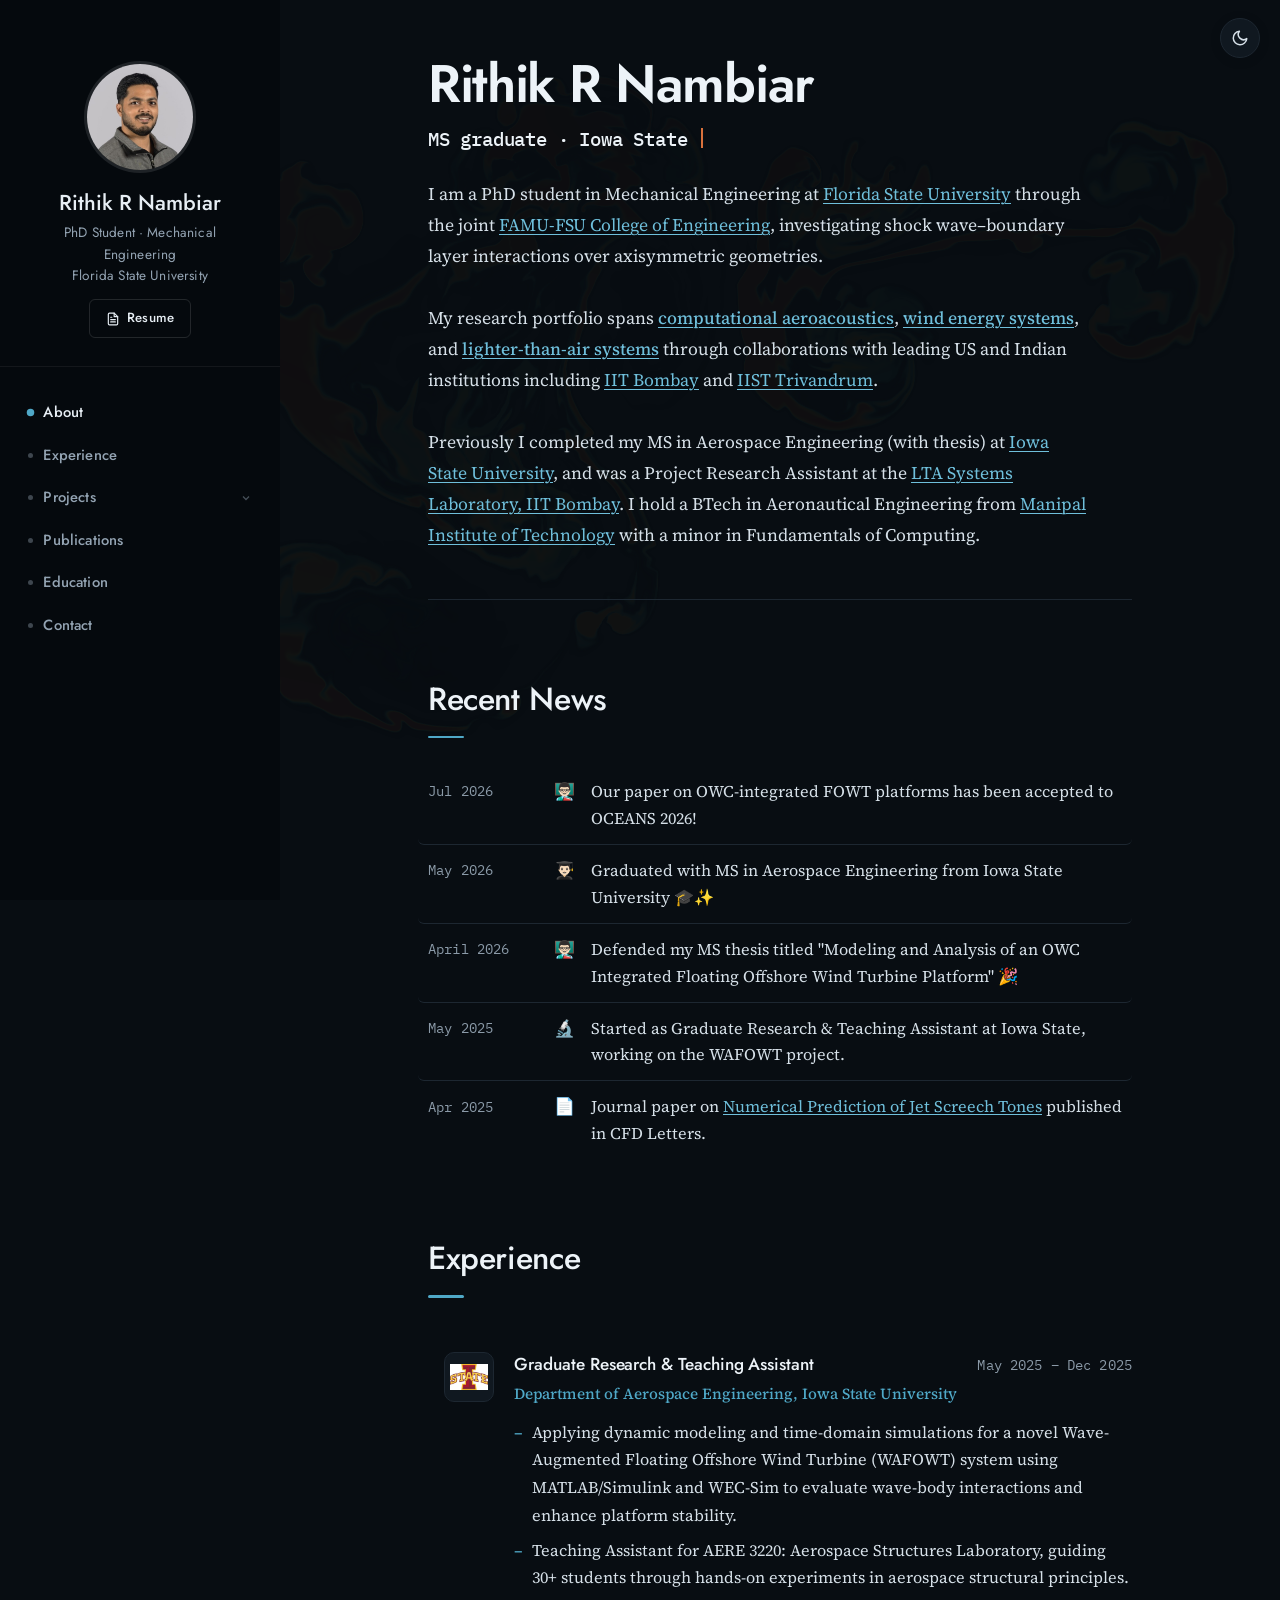
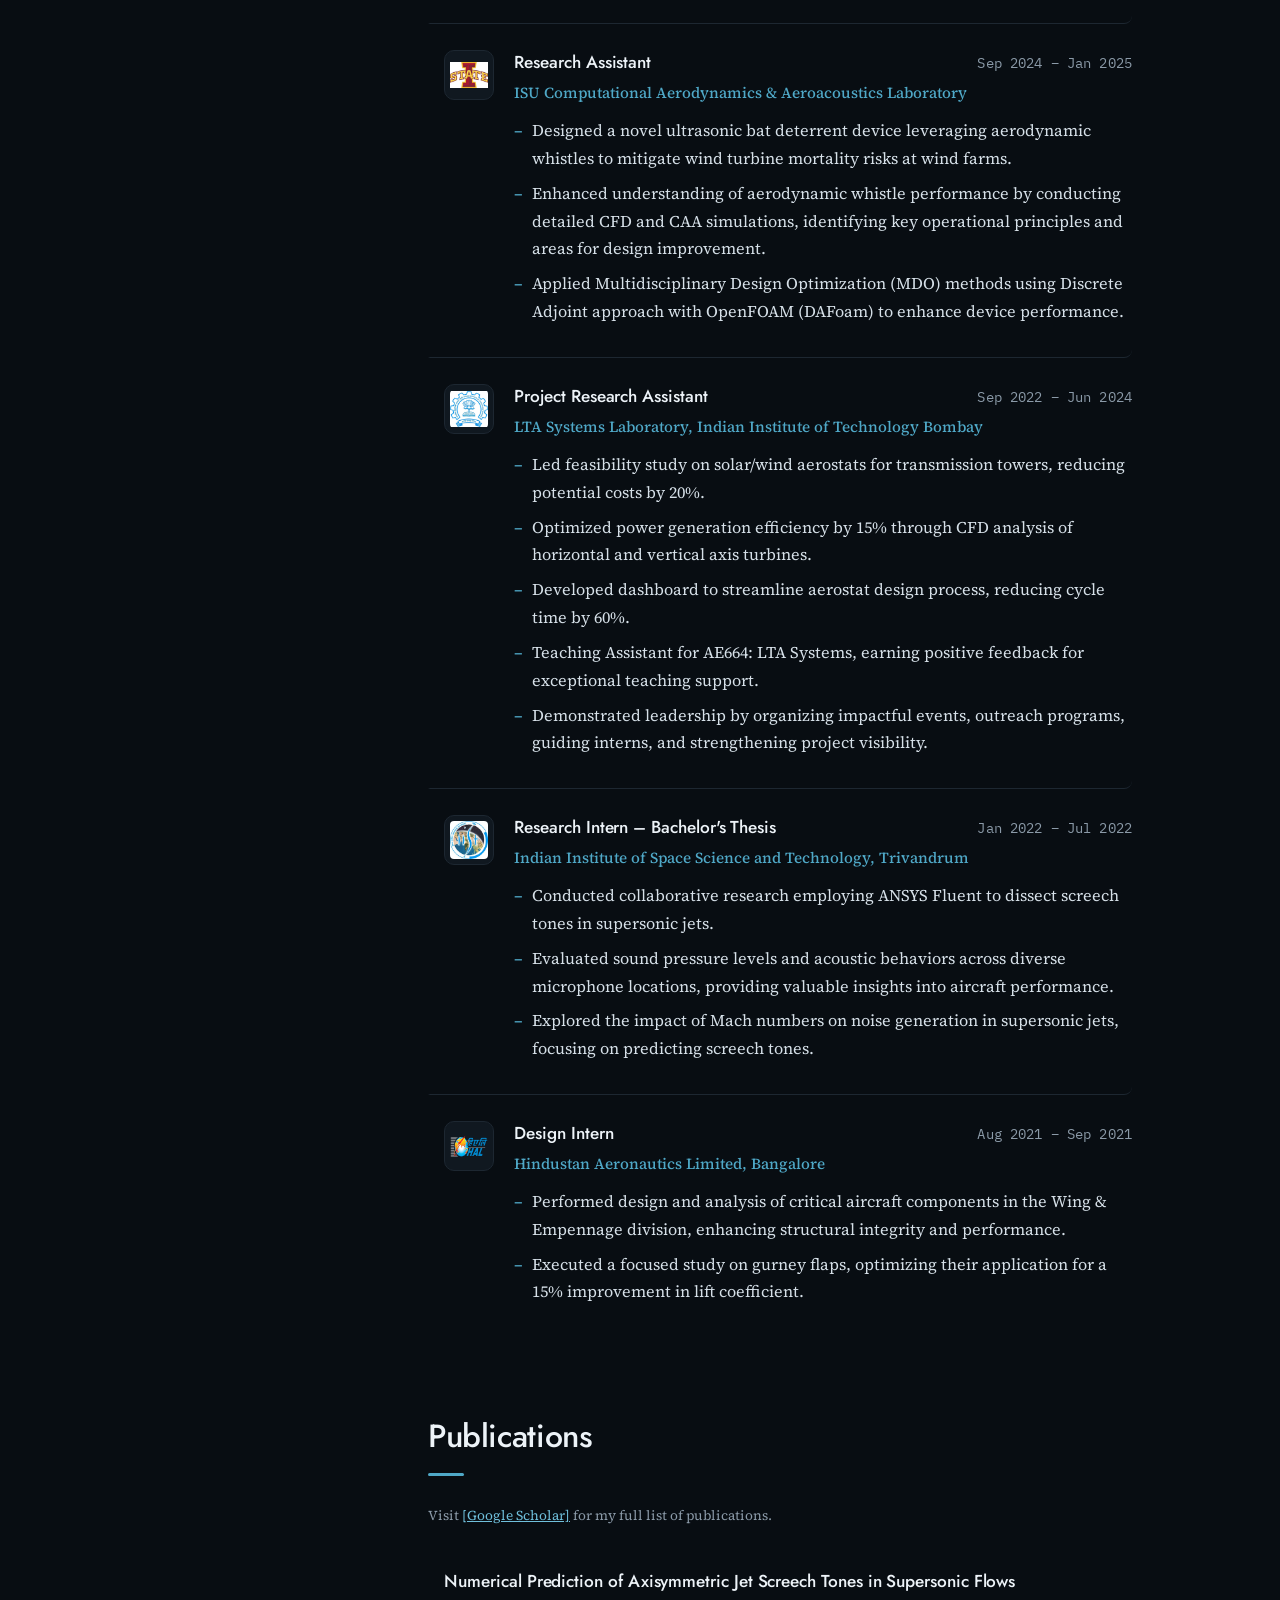
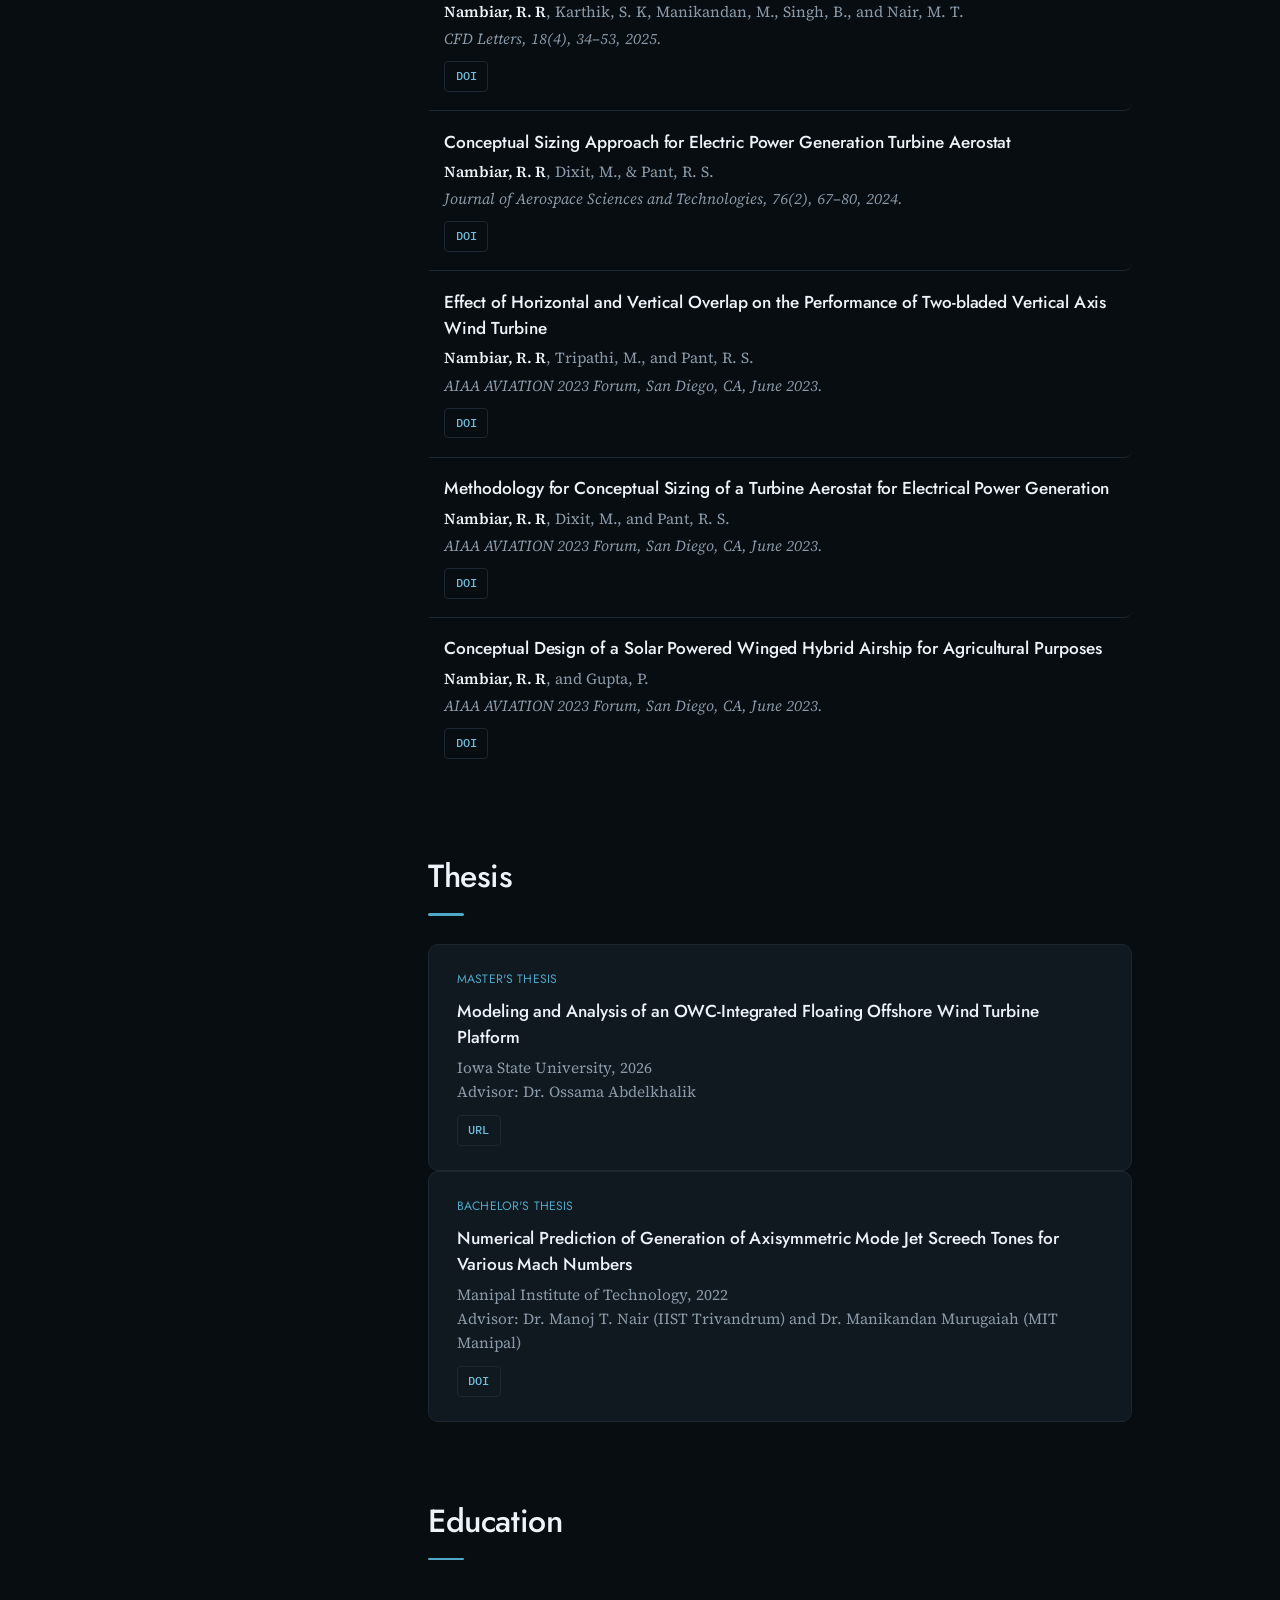
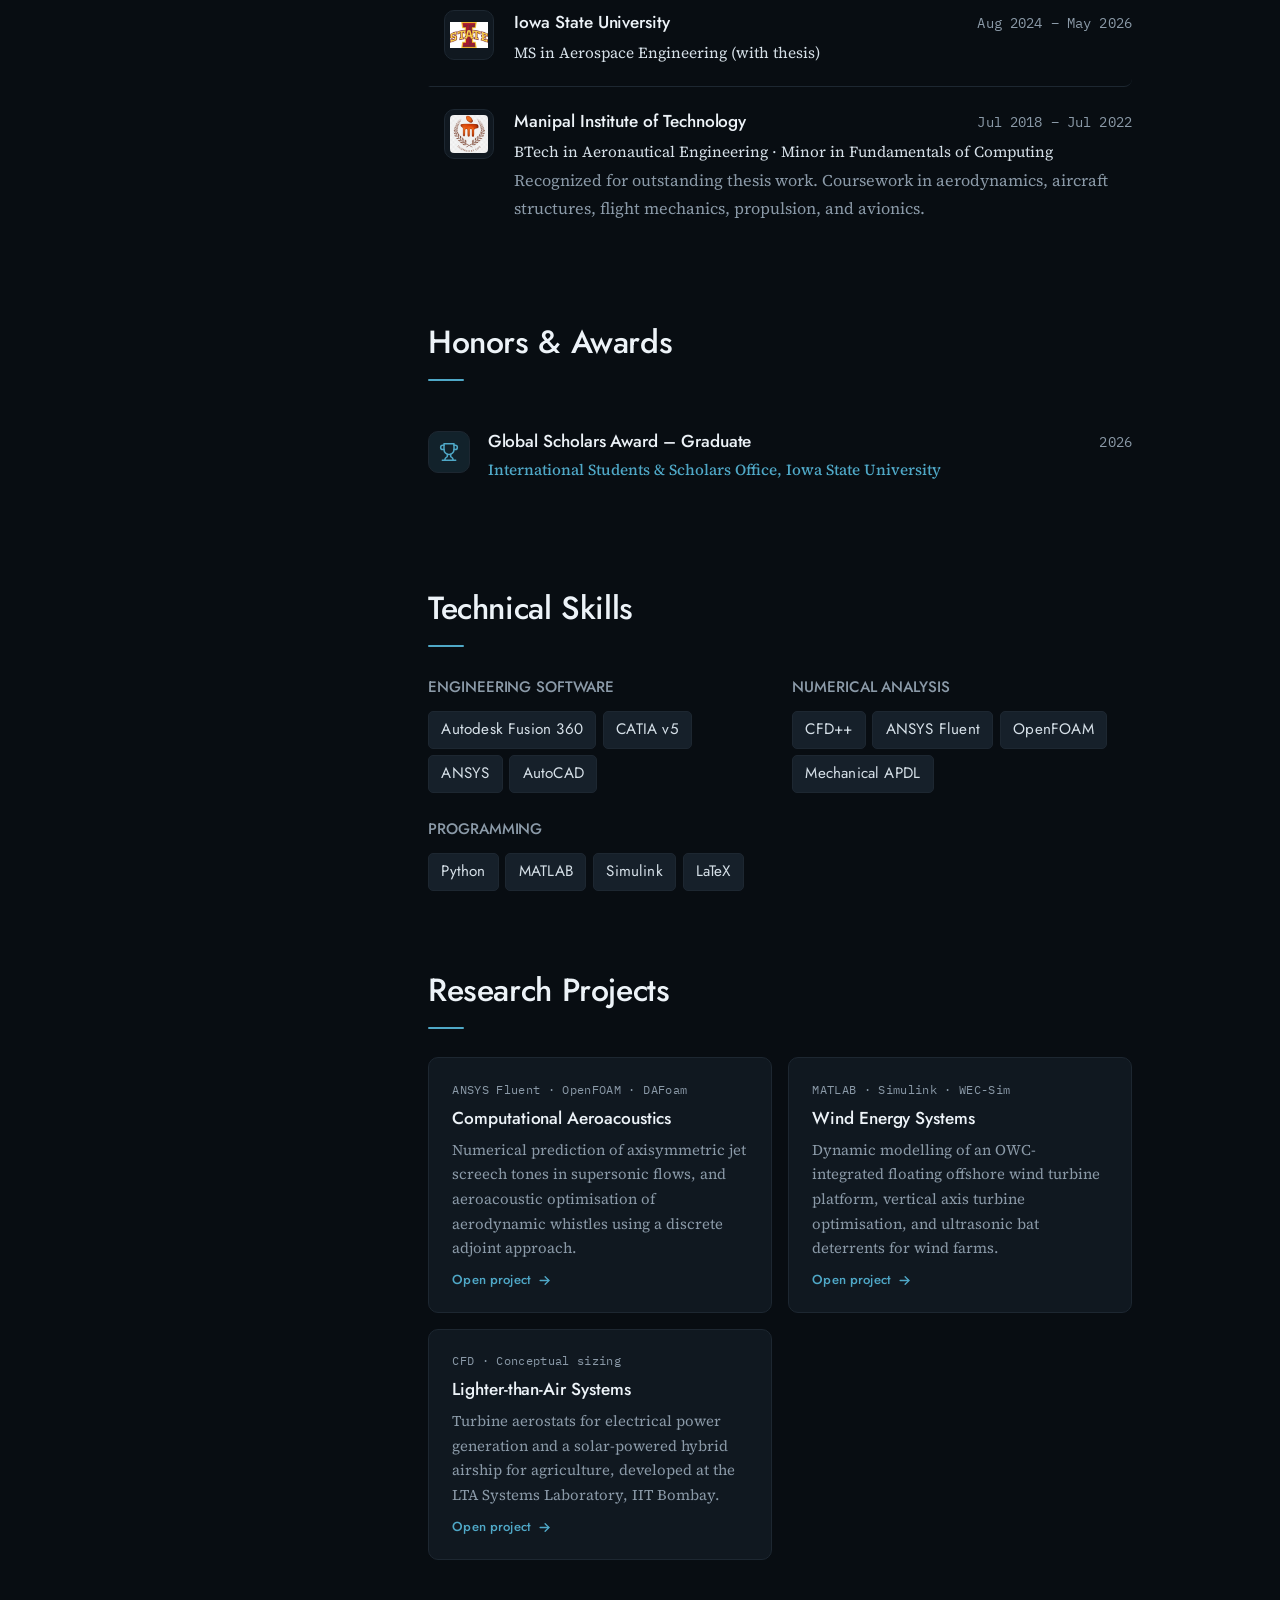
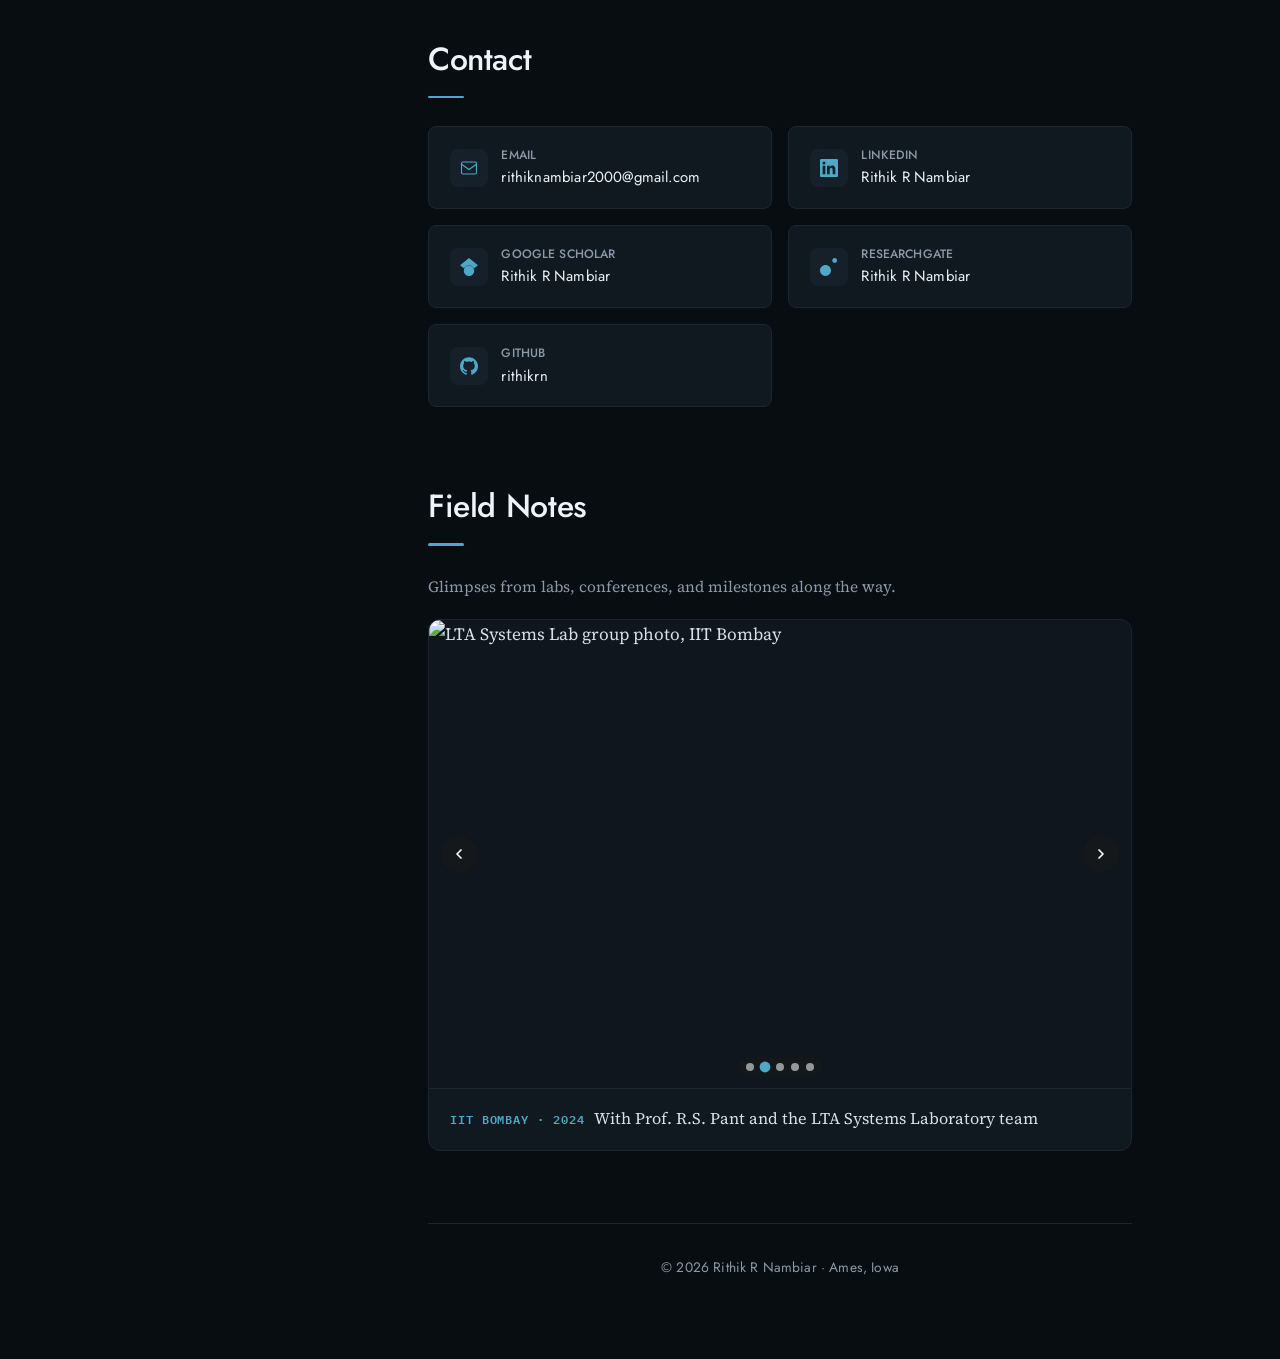
==== commit e23d8b61: "Update meta description in index.html" ====
--- a/index.html
+++ b/index.html
@@ -5,7 +5,7 @@
     <meta name="viewport" content="width=device-width, initial-scale=1.0">
     <meta name="google-site-verification" content="oUvhr_GJGUzQzEgx66oKsh1dCuTIJJ7OhNx4IOjwu0A" />
     <title>Rithik R Nambiar · PhD student @ Florida State</title>
-    <meta name="description" content="Rithik R Nambiar — PhD student in Mechanical Engineering at Florida State University. Research in shock wave–boundary layer interactions, computational aeroacoustics, lighter-than-air systems and wind energy systems.">
+    <meta name="description" content=" Rithik R Nambiar — PhD student in Mechanical Engineering at Florida State University. Research in shock wave–boundary layer interactions, computational aeroacoustics, lighter-than-air systems and wind energy systems.">
     <link rel="preconnect" href="https://fonts.googleapis.com">
     <link rel="preconnect" href="https://fonts.gstatic.com" crossorigin>
     <link href="https://fonts.googleapis.com/css2?family=Jost:wght@300;400;500;600&family=IBM+Plex+Mono:wght@400;500&family=Source+Serif+4:opsz,wght@8..60,400;8..60,600&display=swap" rel="stylesheet">
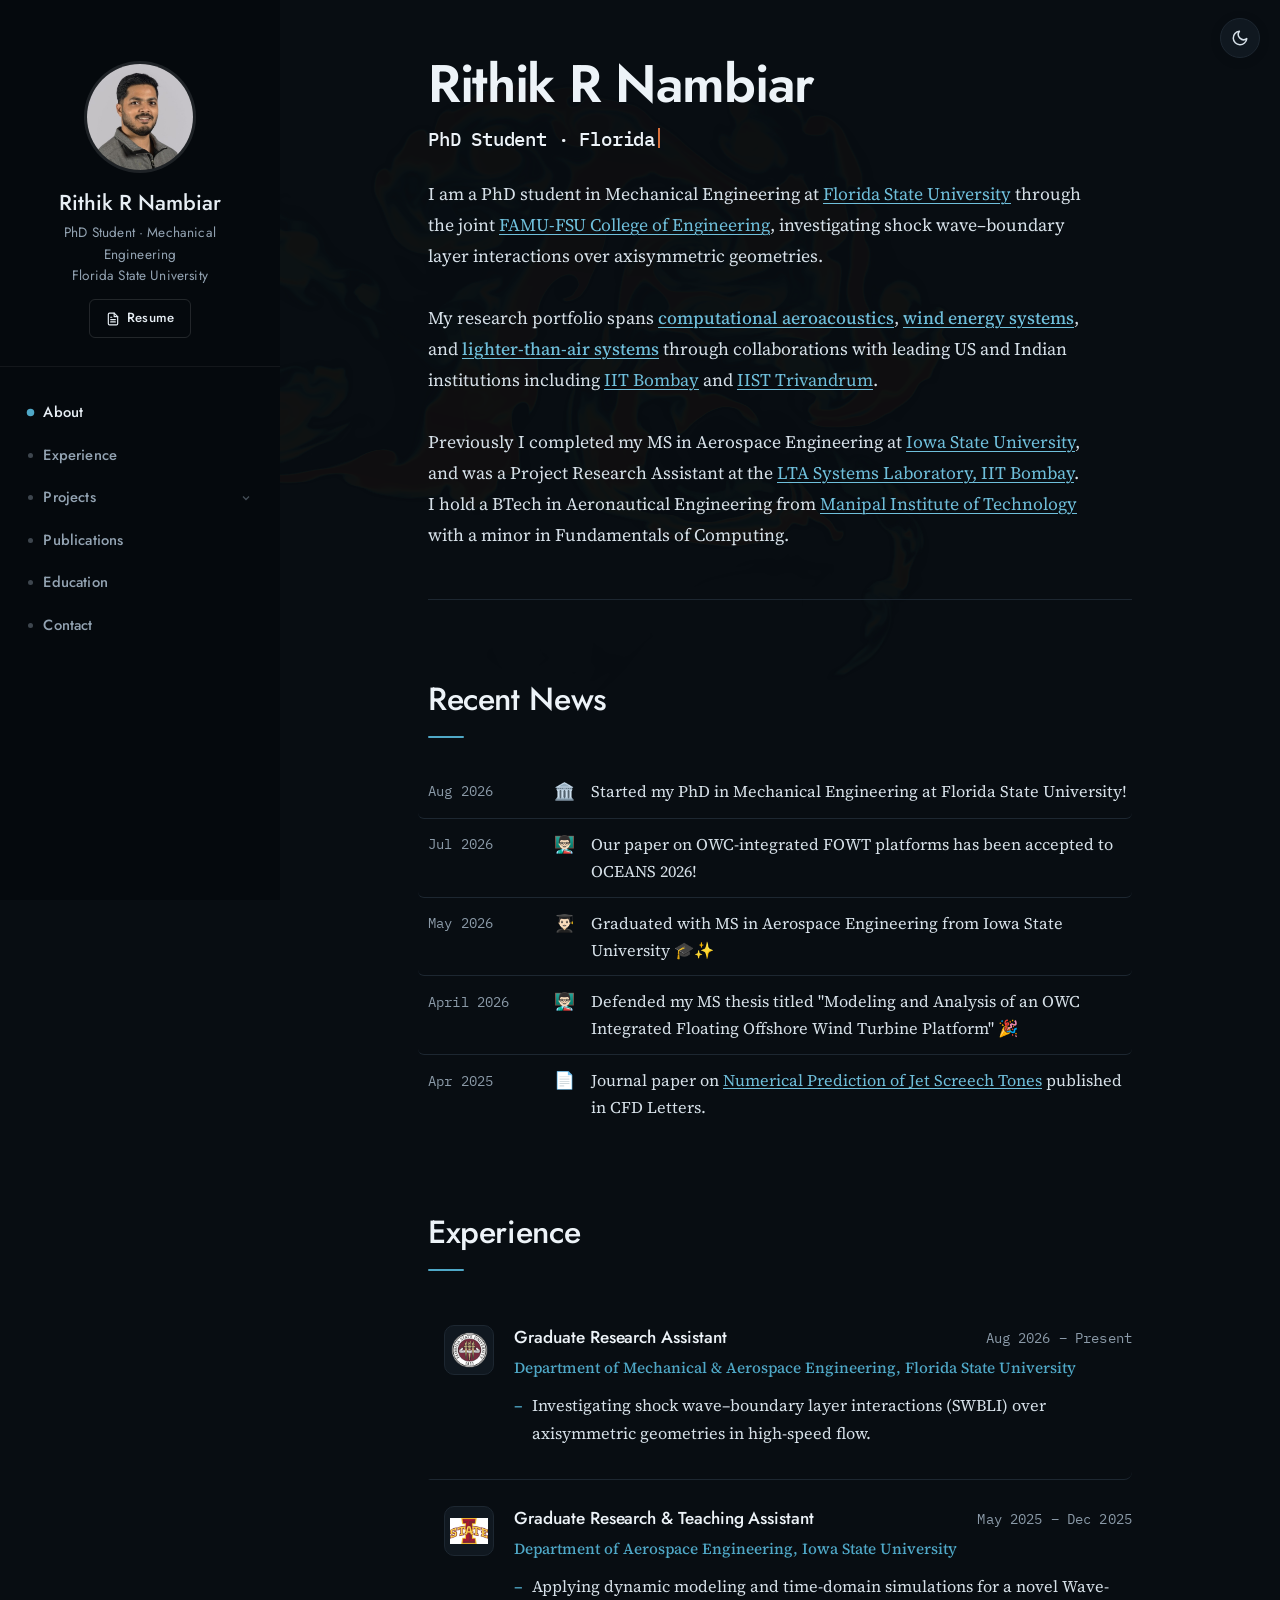
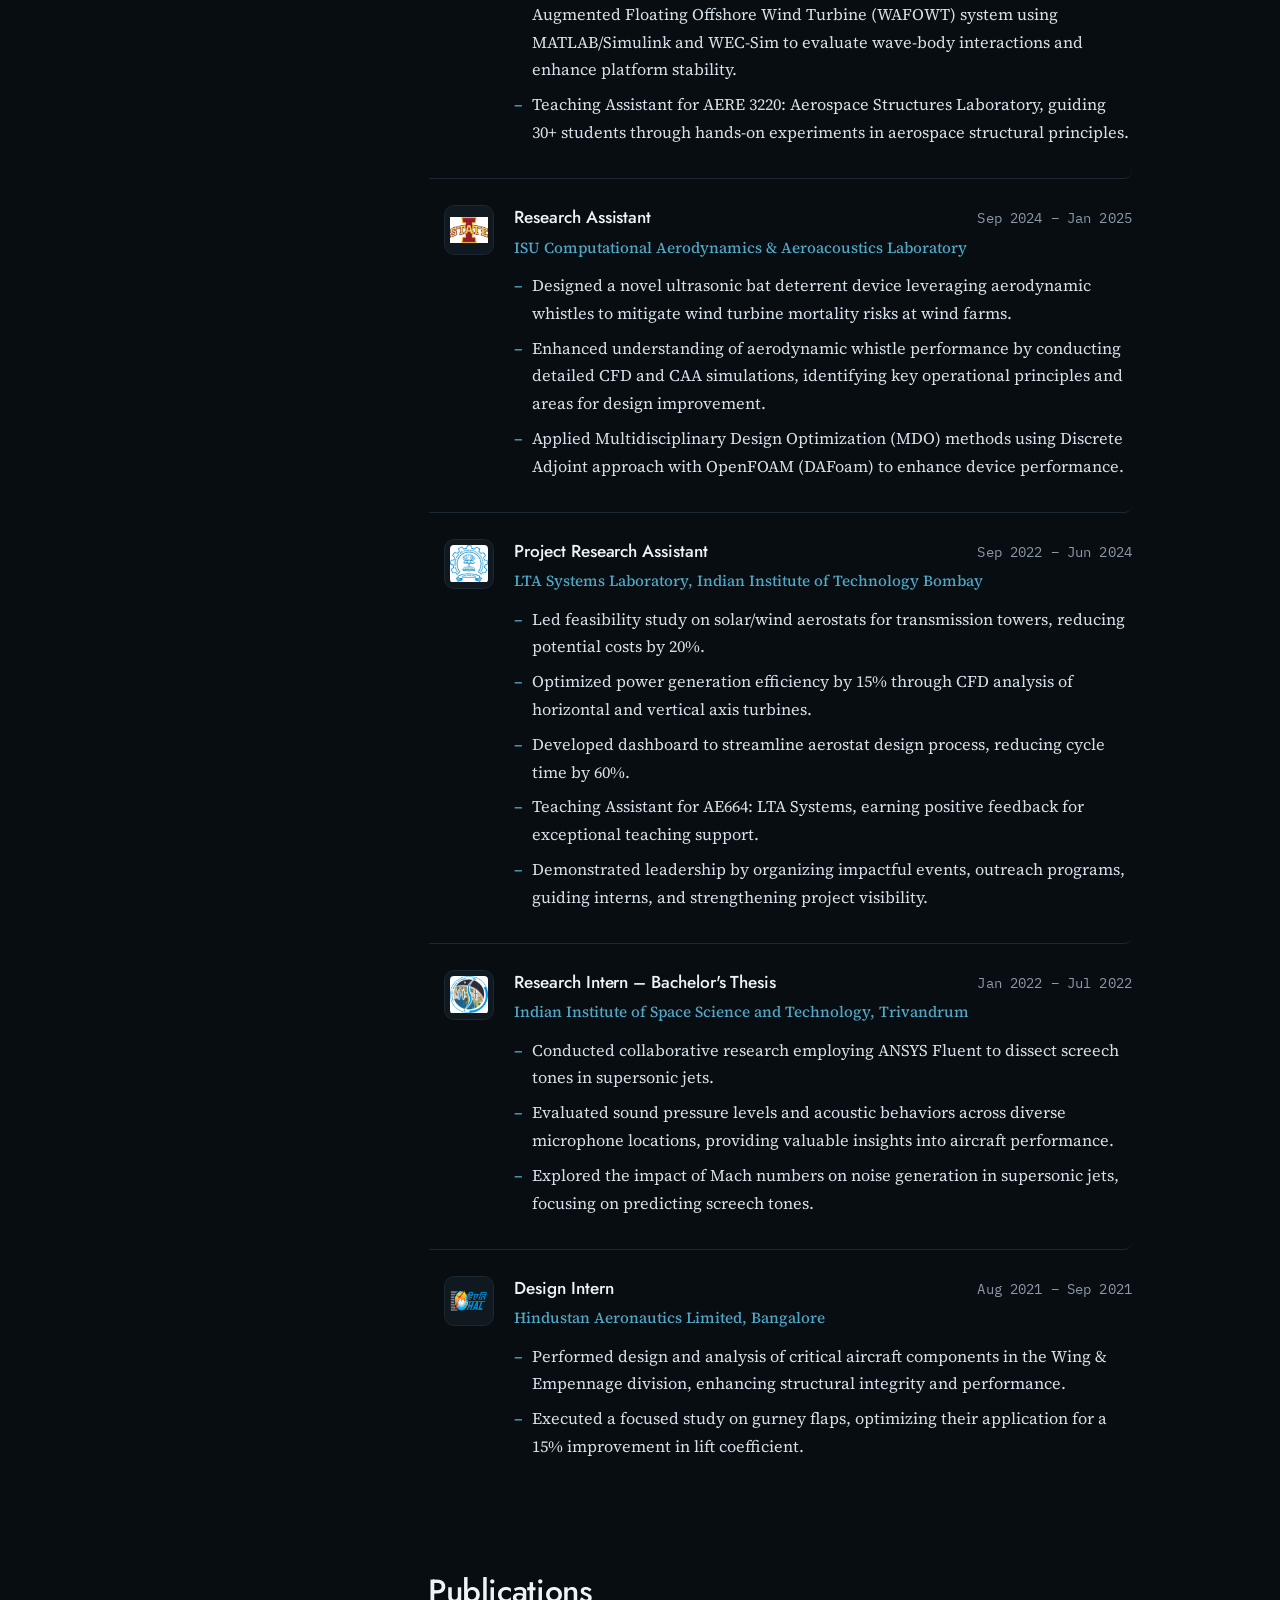
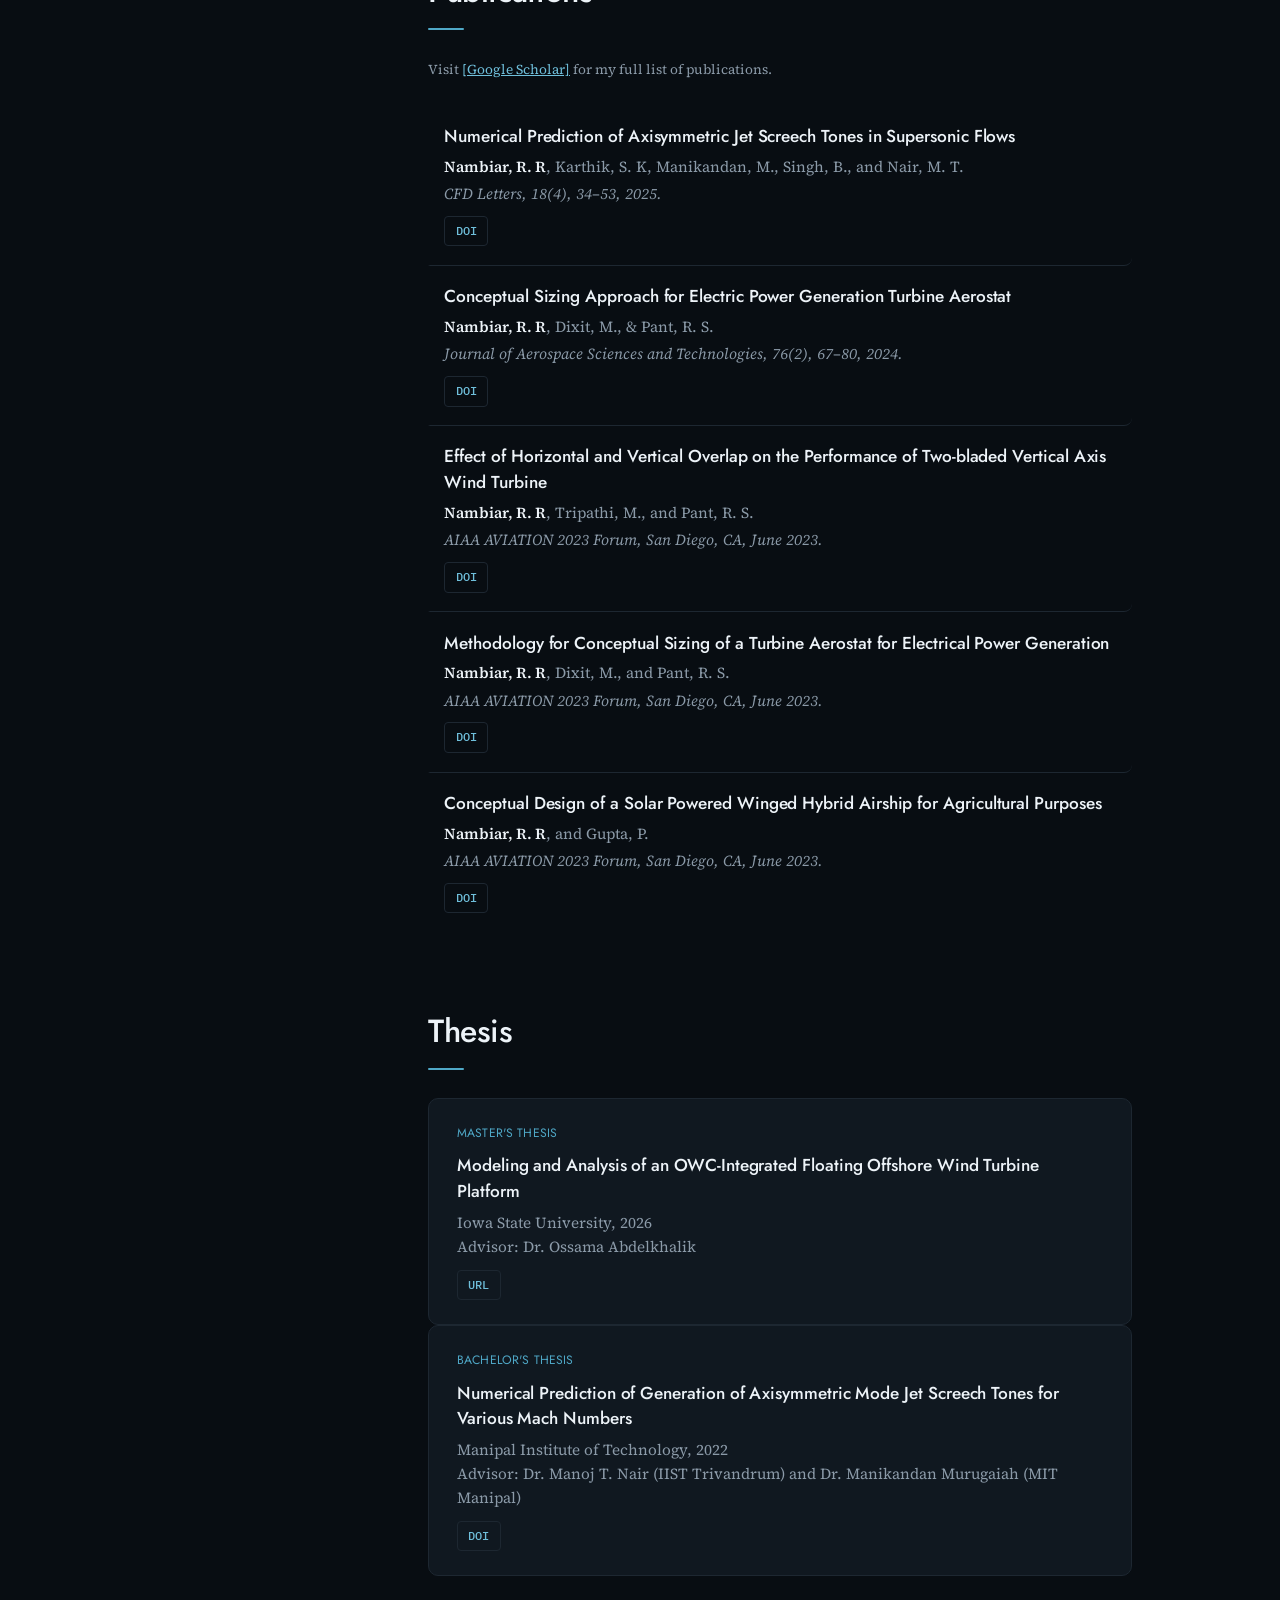
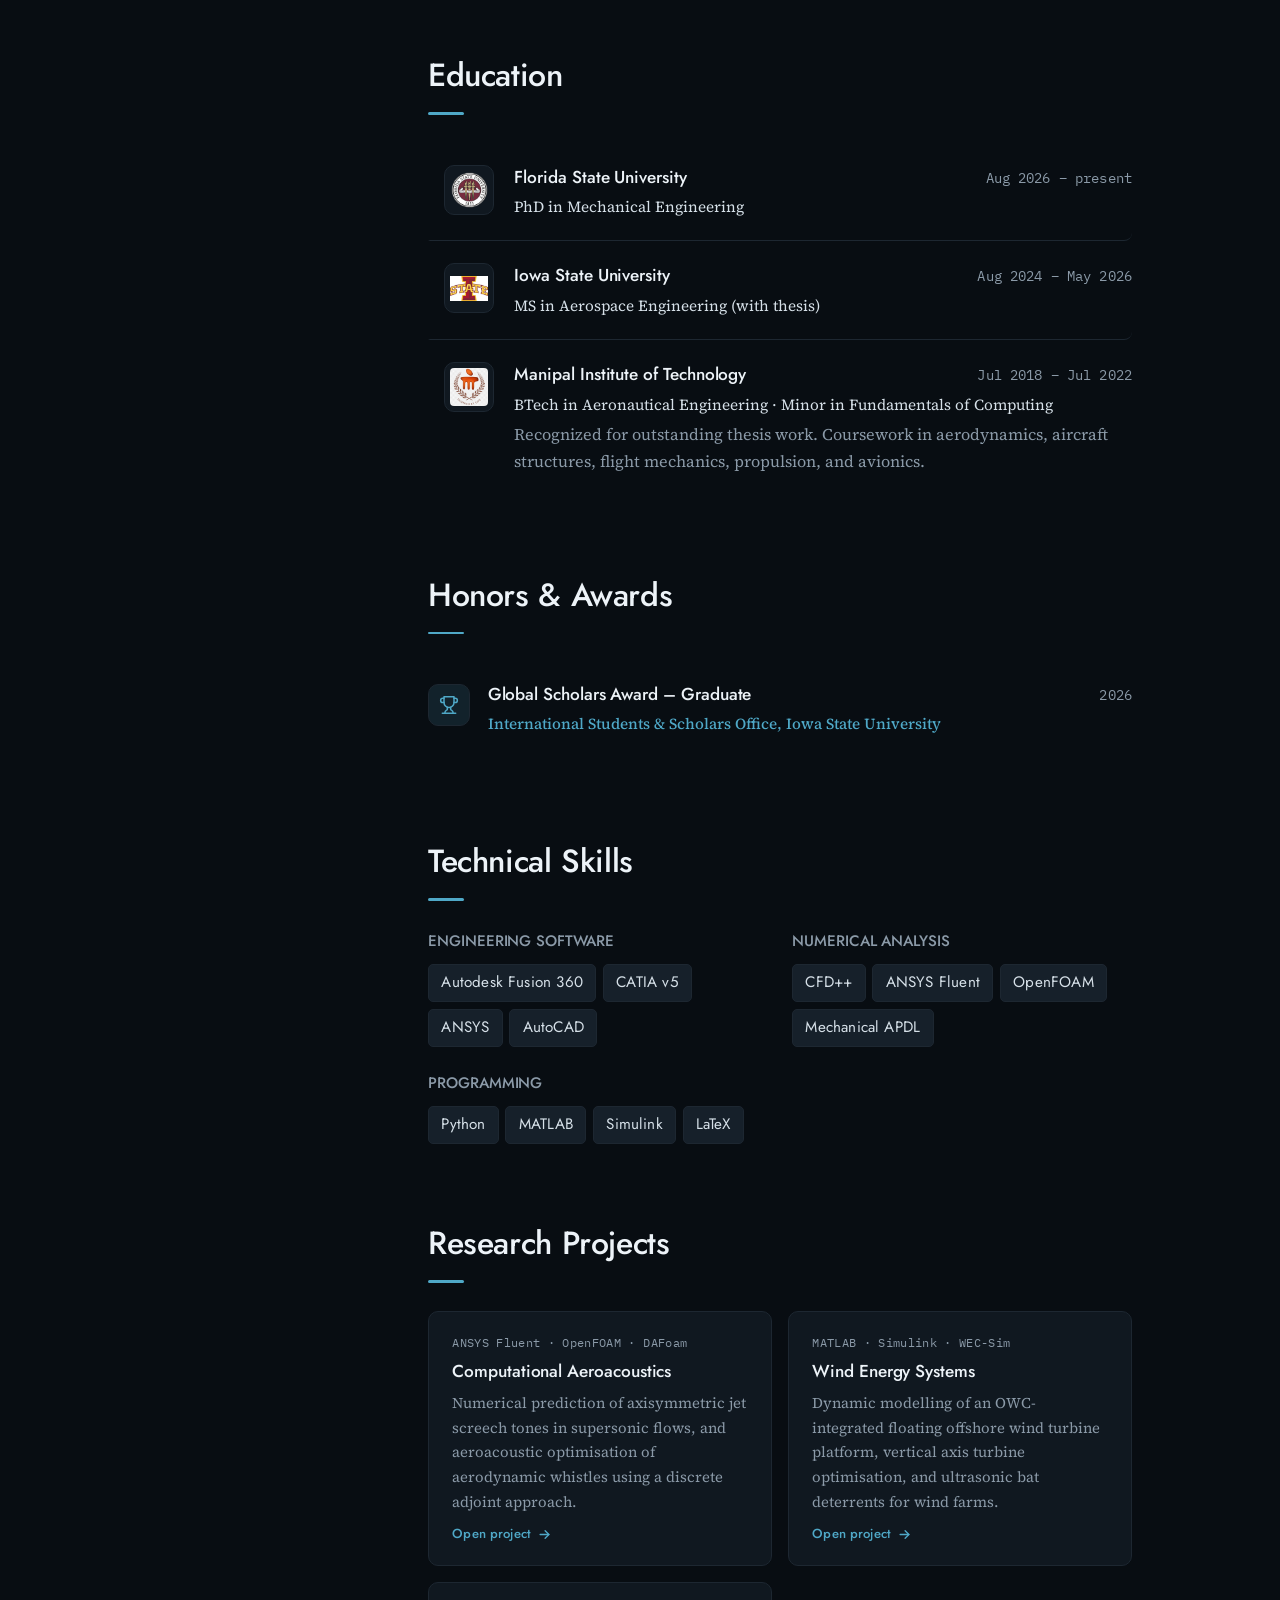
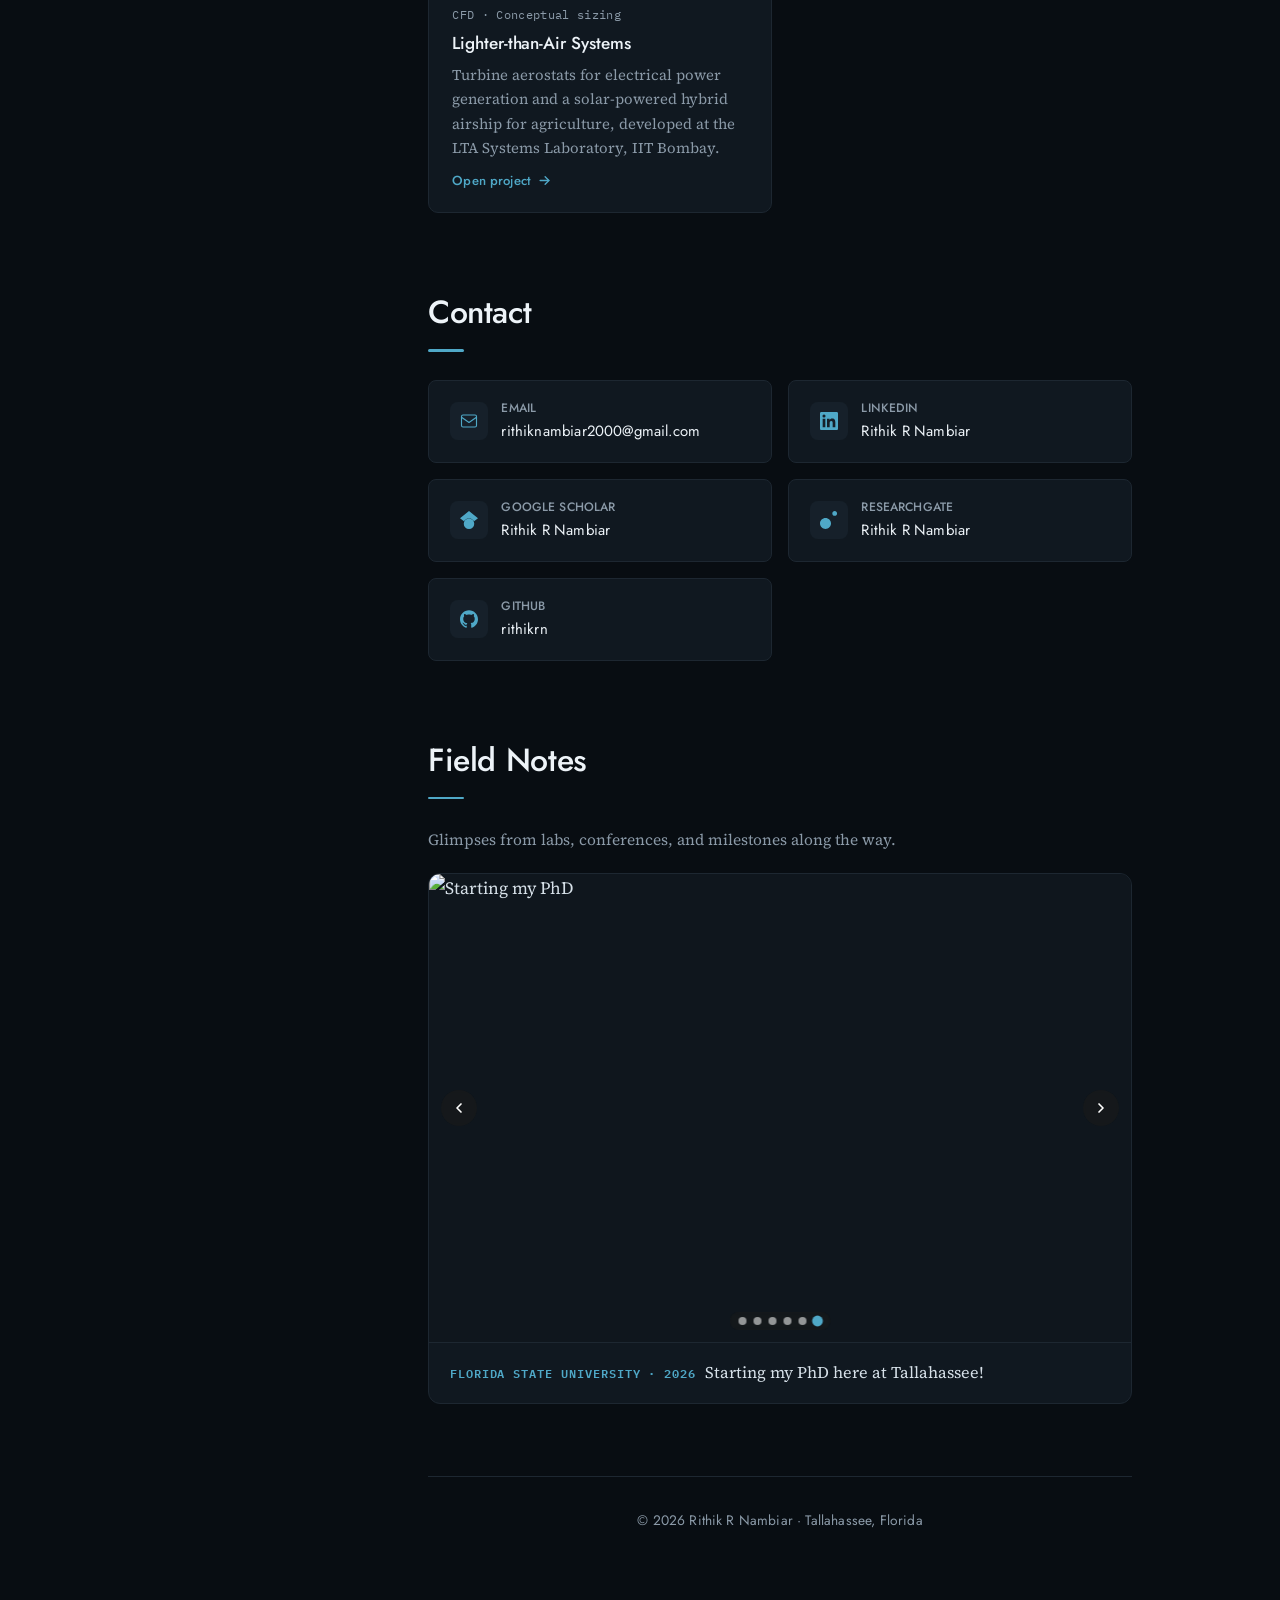
==== commit 29ec74c9: "Update educational and experience details in index.html" ====
--- a/index.html
+++ b/index.html
@@ -87,7 +87,7 @@
                 through collaborations with leading US and Indian institutions including <a href="https://www.iitb.ac.in/" target="_blank" rel="noopener">IIT Bombay</a> and <a href="https://www.iist.ac.in/" target="_blank" rel="noopener">IIST Trivandrum</a>.
             </p>
             <br>
-            <p>Previously I completed my MS in Aerospace Engineering (with thesis) at <a href="https://www.aere.iastate.edu/" target="_blank" rel="noopener">Iowa State University</a>, and was a Project Research Assistant at the <a href="https://www.aero.iitb.ac.in/ltasyslab/" target="_blank" rel="noopener">LTA Systems Laboratory, IIT Bombay</a>. I hold a BTech in Aeronautical Engineering from <a href="https://manipal.edu/mit.html" target="_blank" rel="noopener">Manipal Institute of Technology</a> with a minor in Fundamentals of Computing.</p>
+            <p>Previously I completed my MS in Aerospace Engineering at <a href="https://www.aere.iastate.edu/" target="_blank" rel="noopener">Iowa State University</a>, and was a Project Research Assistant at the <a href="https://www.aero.iitb.ac.in/ltasyslab/" target="_blank" rel="noopener">LTA Systems Laboratory, IIT Bombay</a>. I hold a BTech in Aeronautical Engineering from <a href="https://manipal.edu/mit.html" target="_blank" rel="noopener">Manipal Institute of Technology</a> with a minor in Fundamentals of Computing.</p>
         </div>
     </section>
 
@@ -95,6 +95,11 @@
     <section id="news">
         <h2 class="section-title">Recent News</h2>
         <div>
+            <div class="news-item">
+                <span class="news-date">Aug 2026</span>
+                <span class="news-emoji">🏛️</span>
+                <span class="news-text"> Started my PhD in Mechanical Engineering at Florida State University! </span>
+            </div> 
             <div class="news-item">
                 <span class="news-date">Jul 2026</span>
                 <span class="news-emoji">👨🏻‍🏫</span>
@@ -111,11 +116,6 @@
                 <span class="news-text"> Defended my MS thesis titled "Modeling and Analysis of an OWC Integrated Floating Offshore Wind Turbine Platform" 🎉 </span>
             </div>
             <div class="news-item">
-                <span class="news-date">May 2025</span>
-                <span class="news-emoji">🔬</span>
-                <span class="news-text">Started as Graduate Research &amp; Teaching Assistant at Iowa State, working on the WAFOWT project.</span>
-            </div>
-            <div class="news-item">
                 <span class="news-date">Apr 2025</span>
                 <span class="news-emoji">📄</span>
                 <span class="news-text">Journal paper on <a href="https://doi.org/10.37934/cfdl.18.4.3453" target="_blank" rel="noopener">Numerical Prediction of Jet Screech Tones</a> published in CFD Letters.</span>
@@ -127,6 +127,20 @@
     <section id="experience">
         <h2 class="section-title">Experience</h2>
 
+        <div class="exp-item">
+            <img src="assets/img/fsu-logo.png" alt="Florida State University" class="exp-logo" loading="lazy" width="44" height="44">
+            <div class="exp-body">
+                <div class="exp-header">
+                    <span class="exp-role">Graduate Research Assistant</span>
+                    <span class="exp-date">Aug 2026 – Present</span>
+                </div>
+                <div class="exp-org">Department of Mechanical &amp; Aerospace Engineering, Florida State University</div>
+                <ul class="exp-bullets">
+                    <li>Investigating shock wave–boundary layer interactions (SWBLI) over axisymmetric geometries in high-speed flow.</li>
+                </ul>
+            </div>
+        </div>
+        
         <div class="exp-item">
             <img src="assets/img/isu-logo.png" alt="Iowa State University" class="exp-logo" loading="lazy" width="44" height="44">
             <div class="exp-body">
@@ -302,6 +316,17 @@
     <!-- Education -->
     <section id="education">
         <h2 class="section-title">Education</h2>
+
+        <div class="edu-item">
+            <img src="assets/img/fsu-logo.png" alt="Florida State University" class="edu-logo" loading="lazy" width="44" height="44">
+            <div class="edu-body">
+                <div class="edu-header">
+                    <span class="edu-school">Florida State University</span>
+                    <span class="edu-date">Aug 2026 – present</span>
+                </div>
+                <div class="edu-degree">PhD in Mechanical Engineering </div>
+            </div>
+        </div>        
 
         <div class="edu-item">
             <img src="assets/img/isu-logo.png" alt="Iowa State University" class="edu-logo" loading="lazy" width="44" height="44">
@@ -477,6 +502,13 @@
                     <div class="fn-bg" style="background-image: url('assets/photos/isu_grad.jpeg')"></div>
                     <img src="assets/photos/isu_grad.jpeg" alt="MS grad walk" loading="lazy">
                 </div>
+
+                 <div class="fn-slide"
+                     data-meta="Florida State University · 2026"
+                     data-caption="Starting my PhD here at Tallahassee!">
+                    <div class="fn-bg" style="background-image: url('assets/photos/fsu-start.jpg')"></div>
+                    <img src="assets/photos/fsu-start.jpg" alt="Starting my PhD" loading="lazy">
+                </div>
                 
                 <button class="fn-nav prev" id="fnPrev" aria-label="Previous">
                     <svg viewBox="0 0 24 24" fill="none" stroke="currentColor" stroke-width="2.5" stroke-linecap="round" stroke-linejoin="round"><polyline points="15 18 9 12 15 6"/></svg>
@@ -495,7 +527,7 @@
         </div>
     </section>
 
-    <div class="footer">&copy; 2026 Rithik R Nambiar · Ames, Iowa</div>
+    <div class="footer">&copy; 2026 Rithik R Nambiar · Tallahassee, Florida</div>
 
 </div>
 </div>
@@ -598,6 +630,7 @@
   if(!el) return;
 
   const LINES = [
+    "PhD Student · Florida State University",
     "MS graduate · Iowa State University",
     "Project Research Assistant · IIT Bombay",
     "BTech graduate · MIT Manipal",
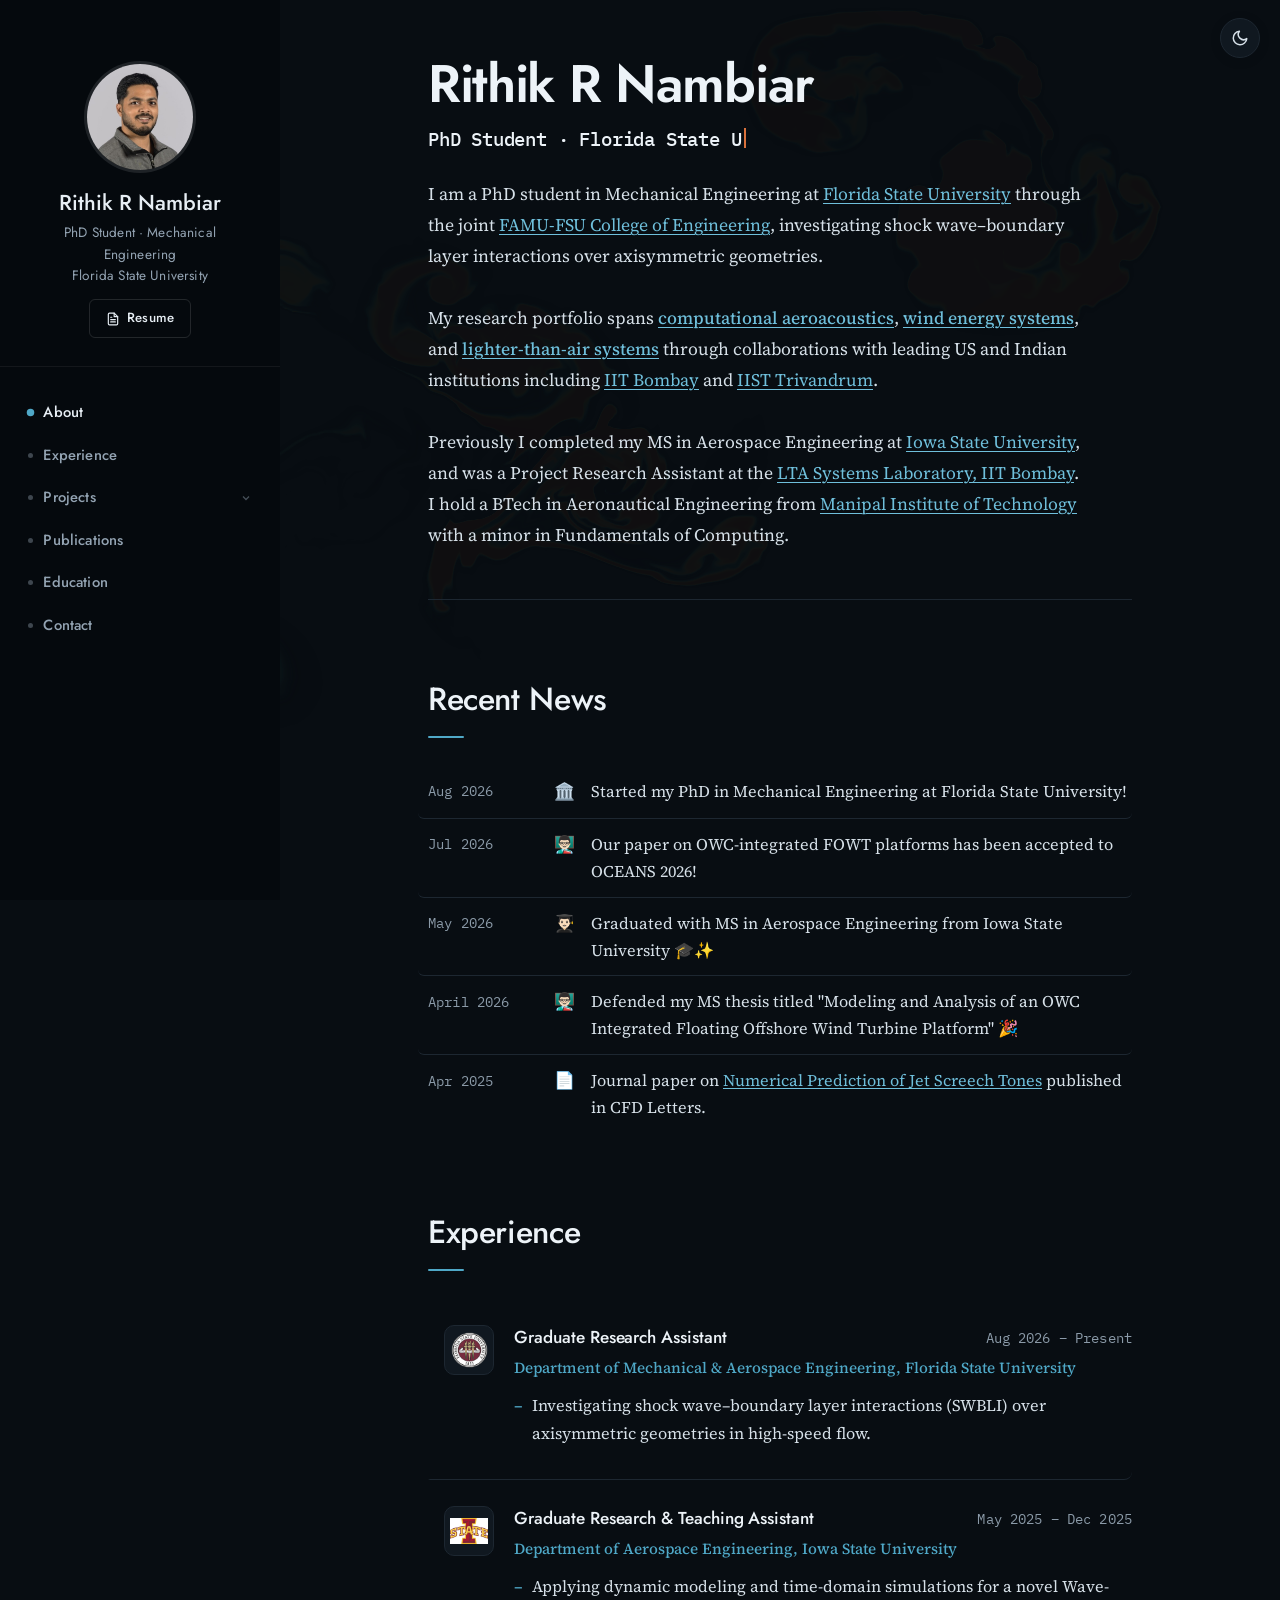
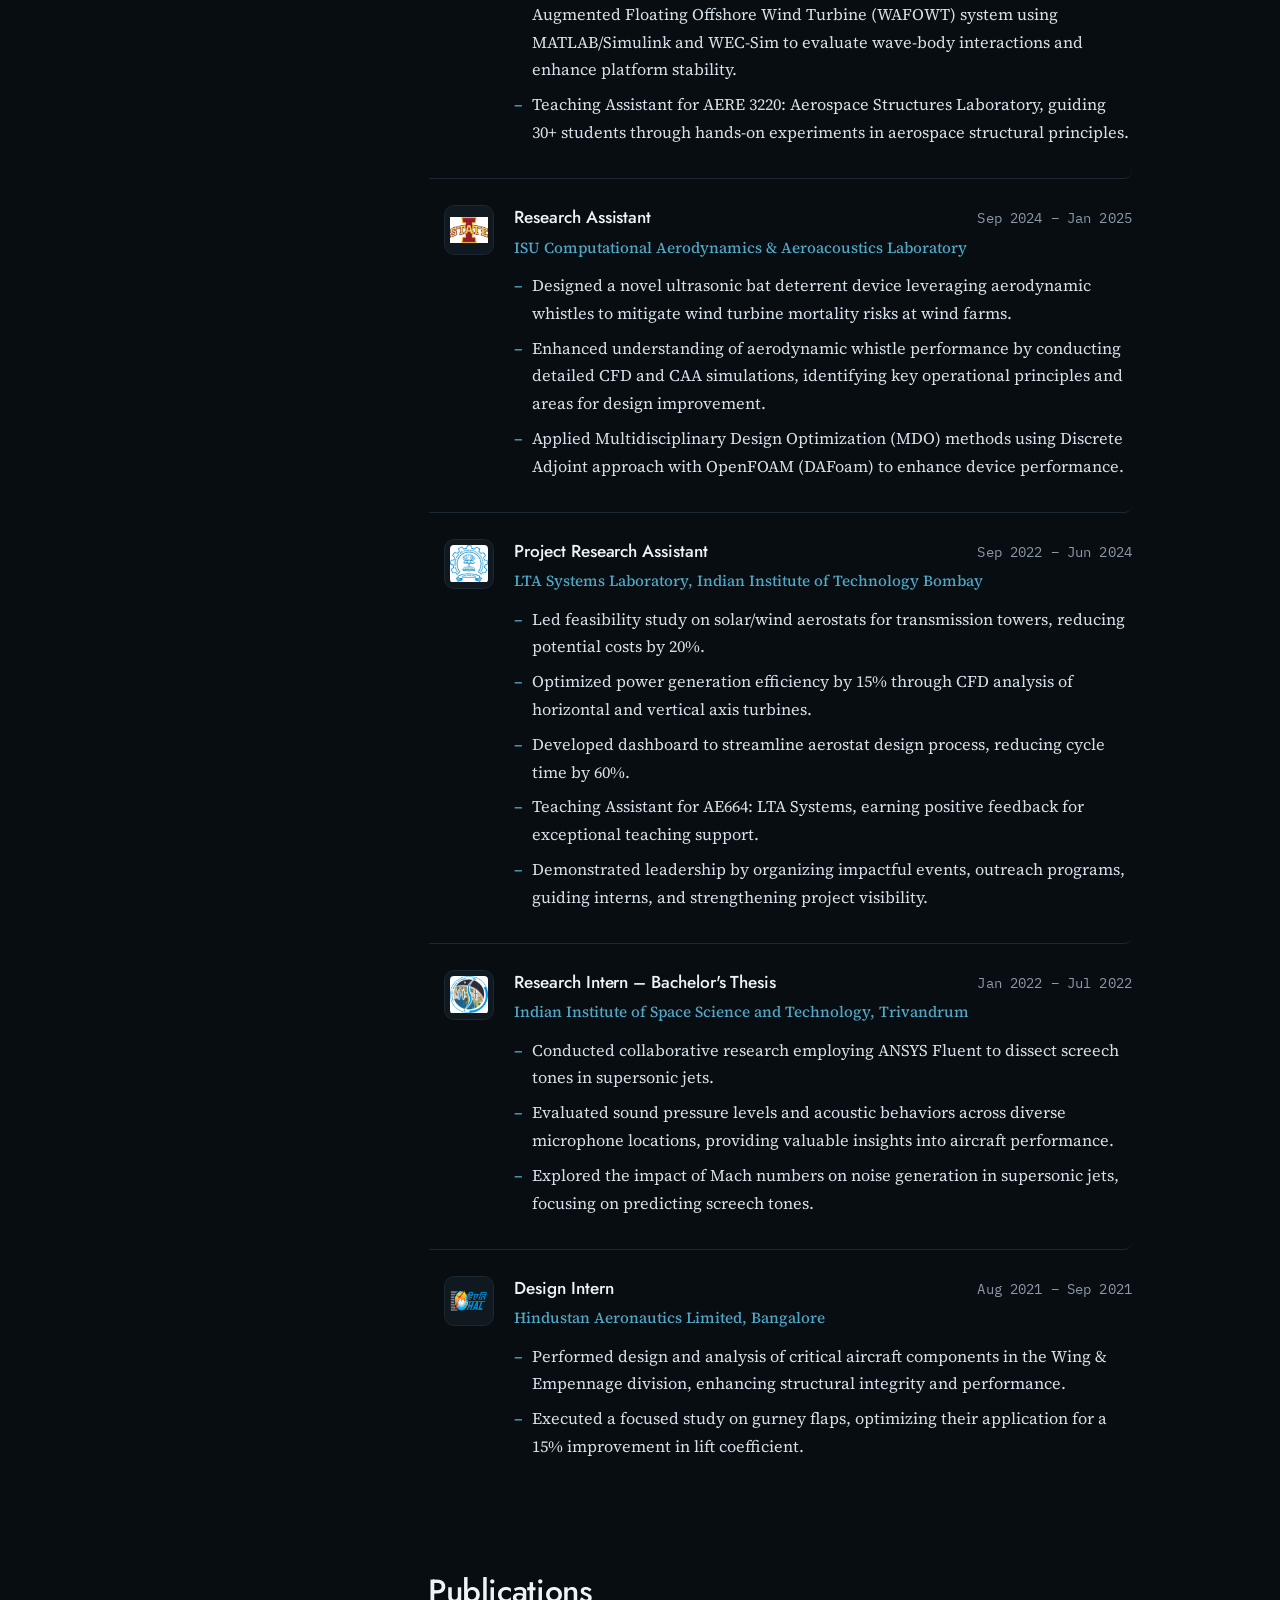
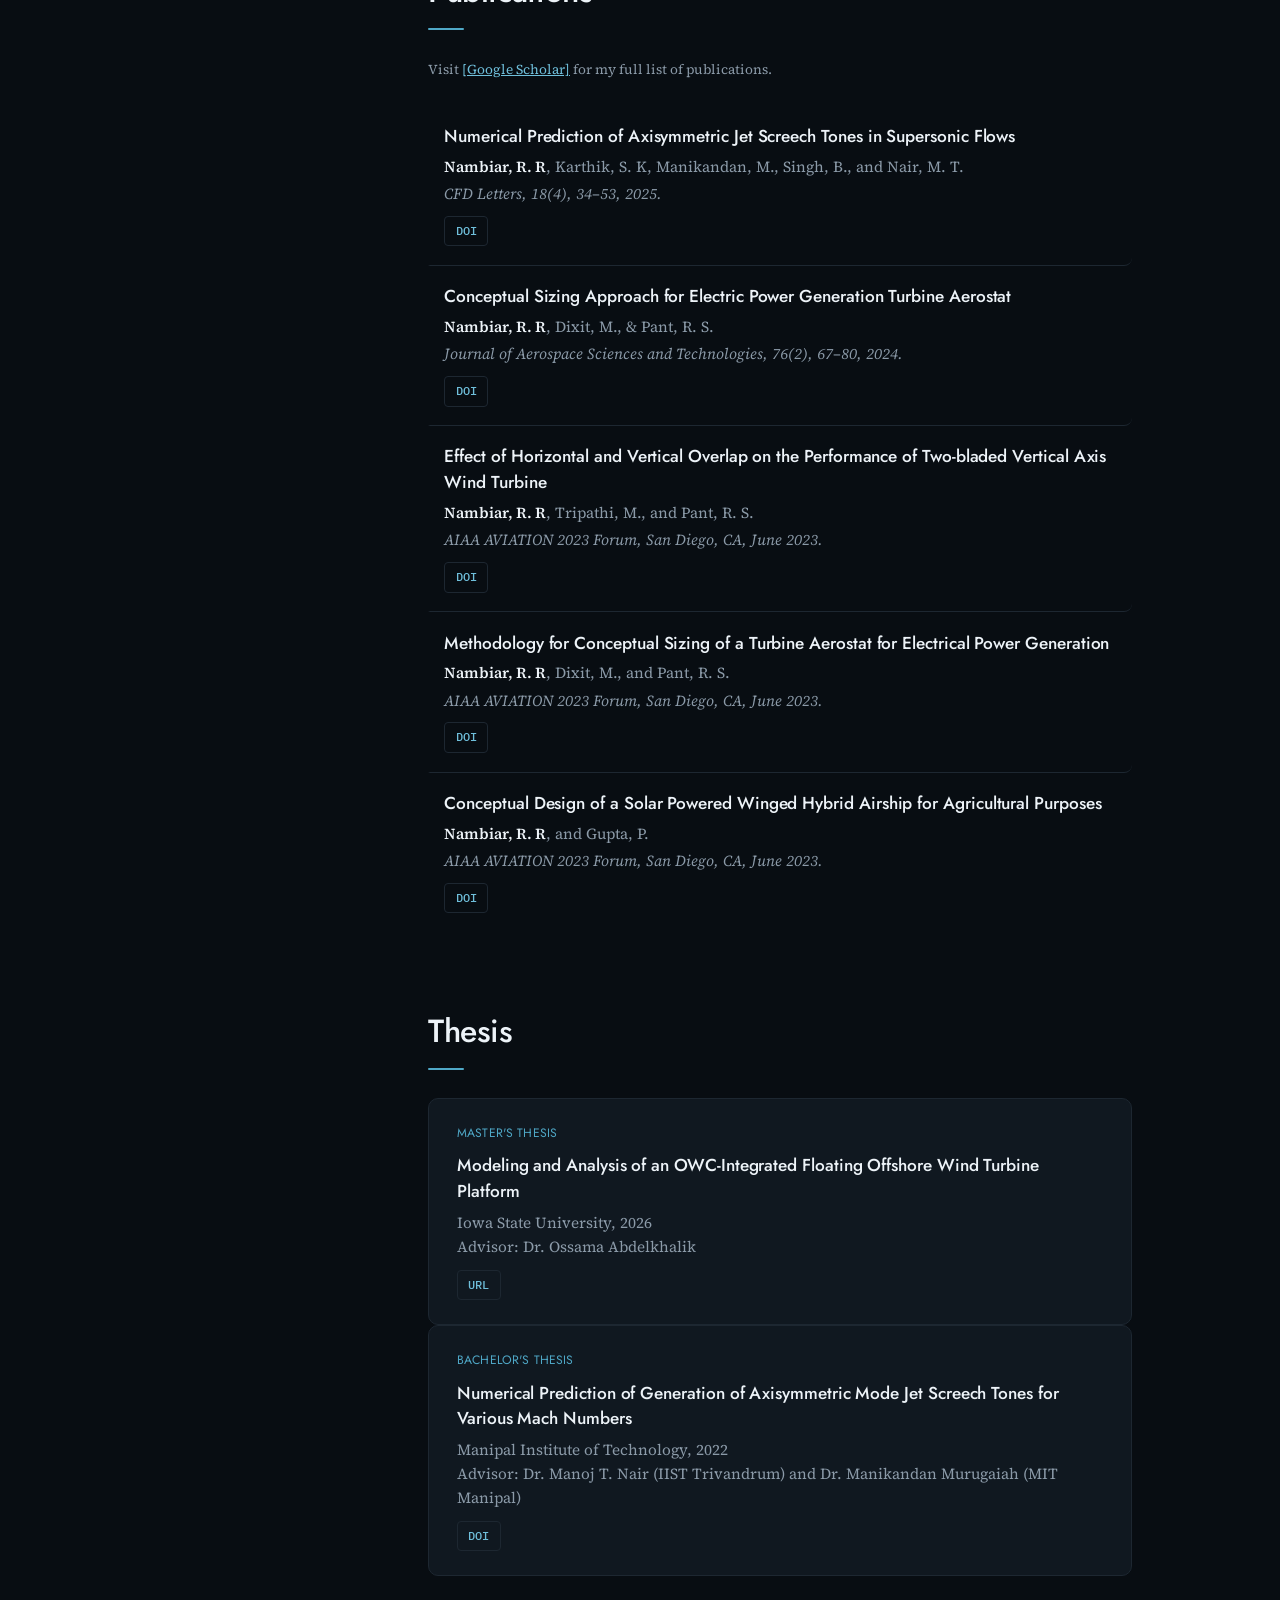
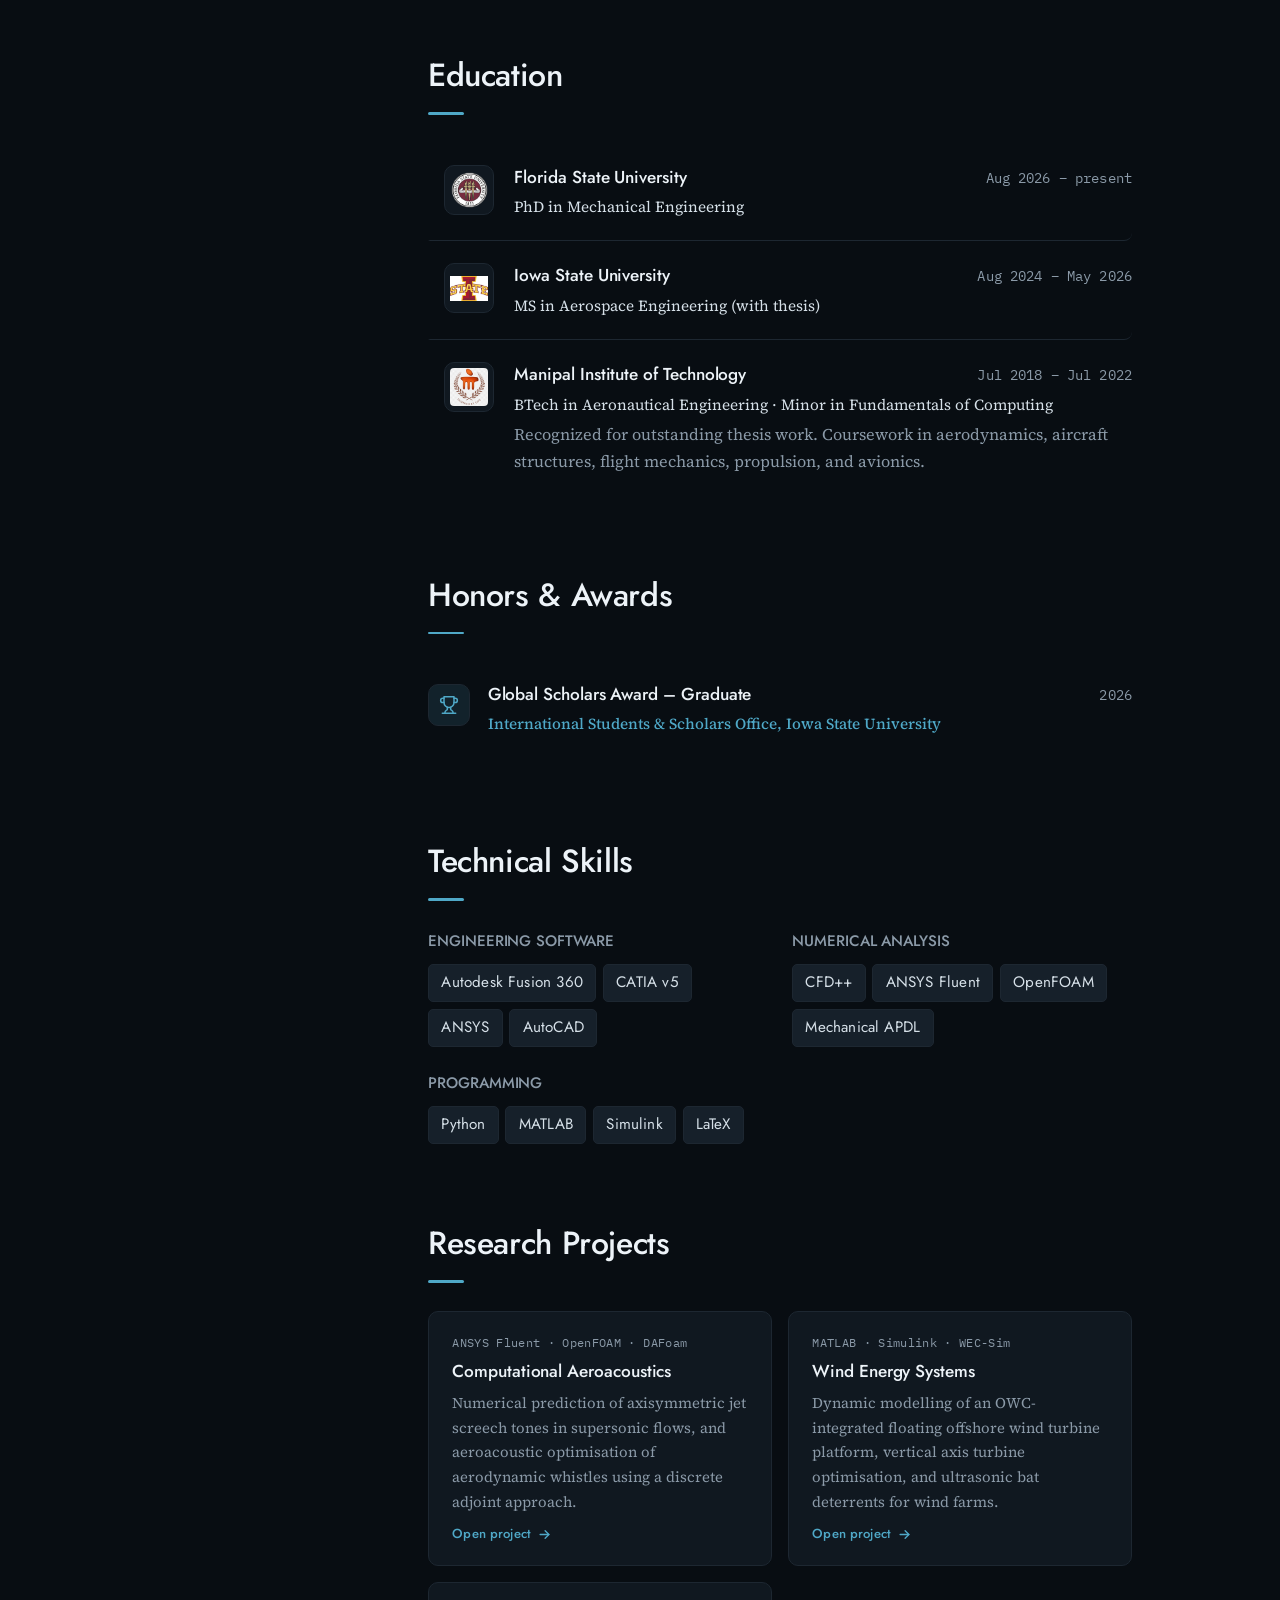
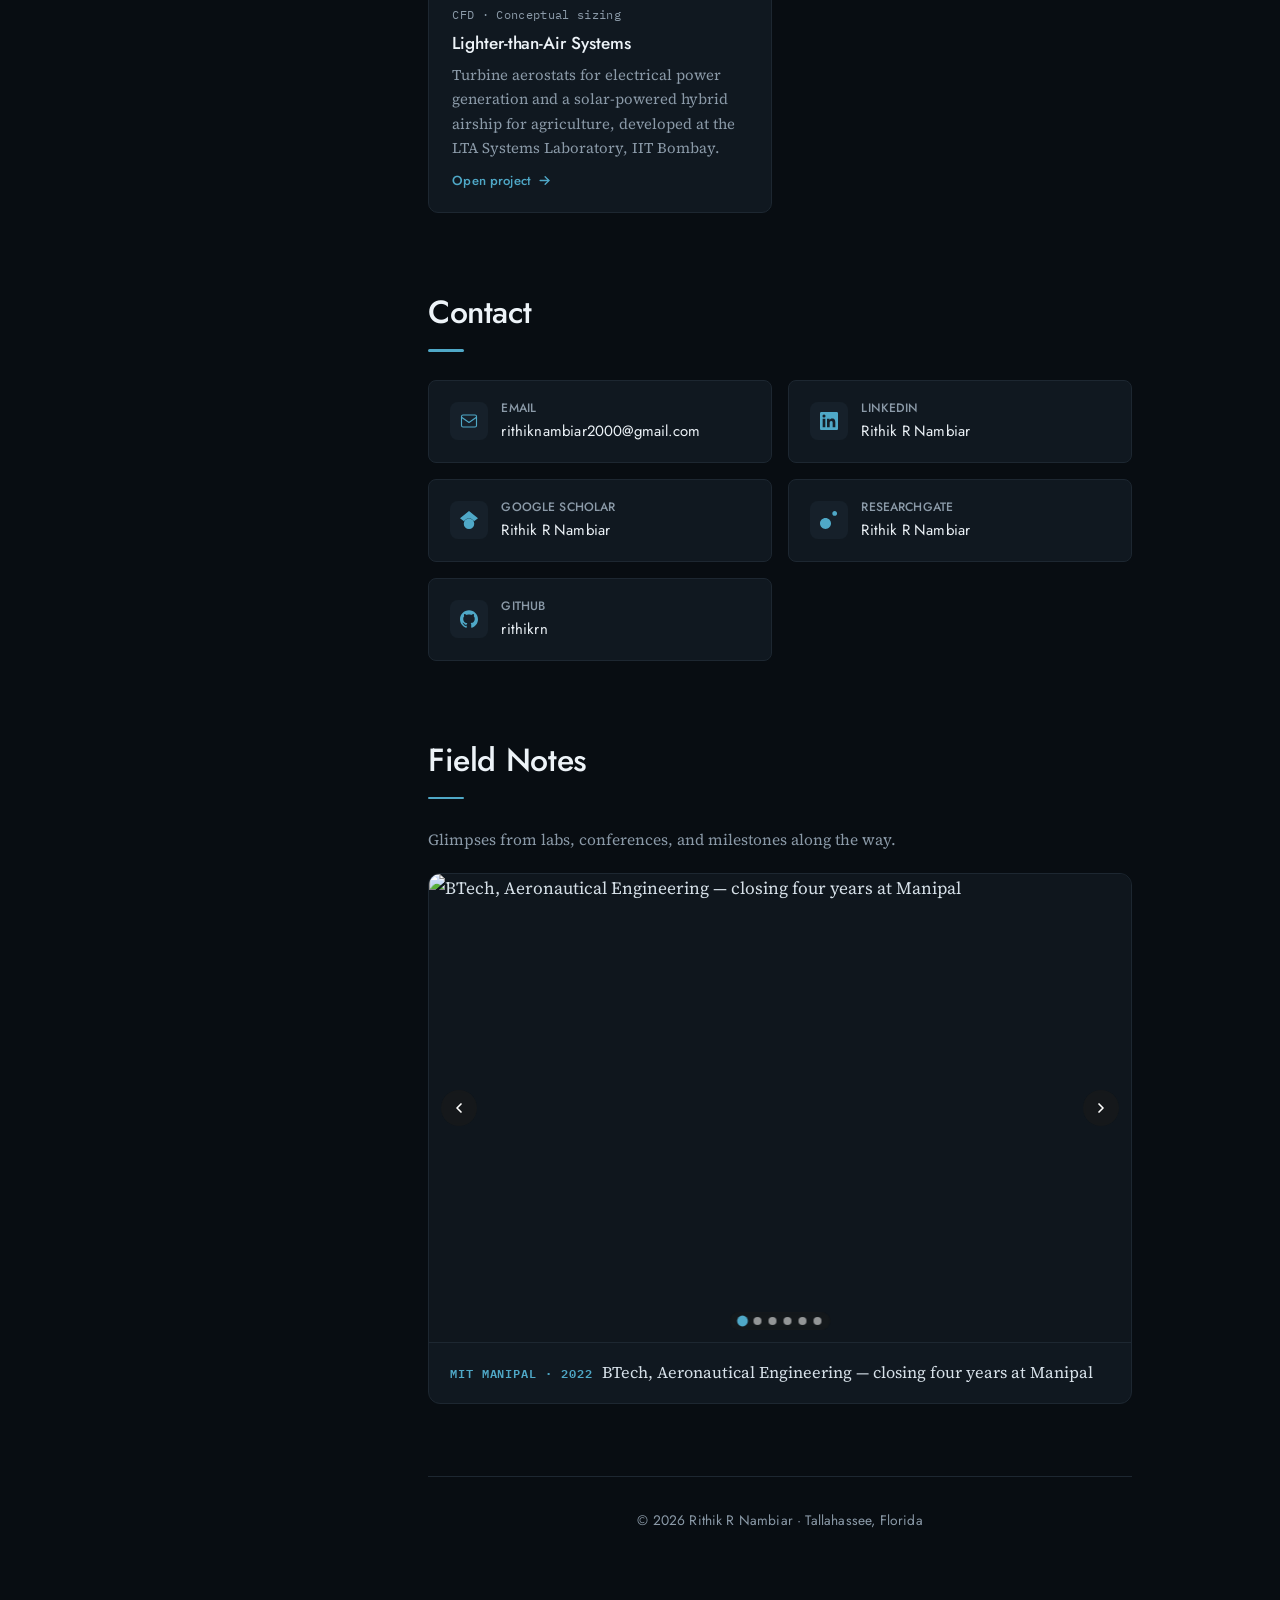
==== commit 3bc93bae: "Update images for Florida State University section" ====
--- a/index.html
+++ b/index.html
@@ -506,8 +506,8 @@
                  <div class="fn-slide"
                      data-meta="Florida State University · 2026"
                      data-caption="Starting my PhD here at Tallahassee!">
-                    <div class="fn-bg" style="background-image: url('assets/photos/fsu-start.jpg')"></div>
-                    <img src="assets/photos/fsu-start.jpg" alt="Starting my PhD" loading="lazy">
+                    <div class="fn-bg" style="background-image: url('assets/photos/fsu-start-v2.jpg')"></div>
+                    <img src="assets/photos/fsu-start-v2.jpg" alt="Starting my PhD" loading="lazy">
                 </div>
                 
                 <button class="fn-nav prev" id="fnPrev" aria-label="Previous">
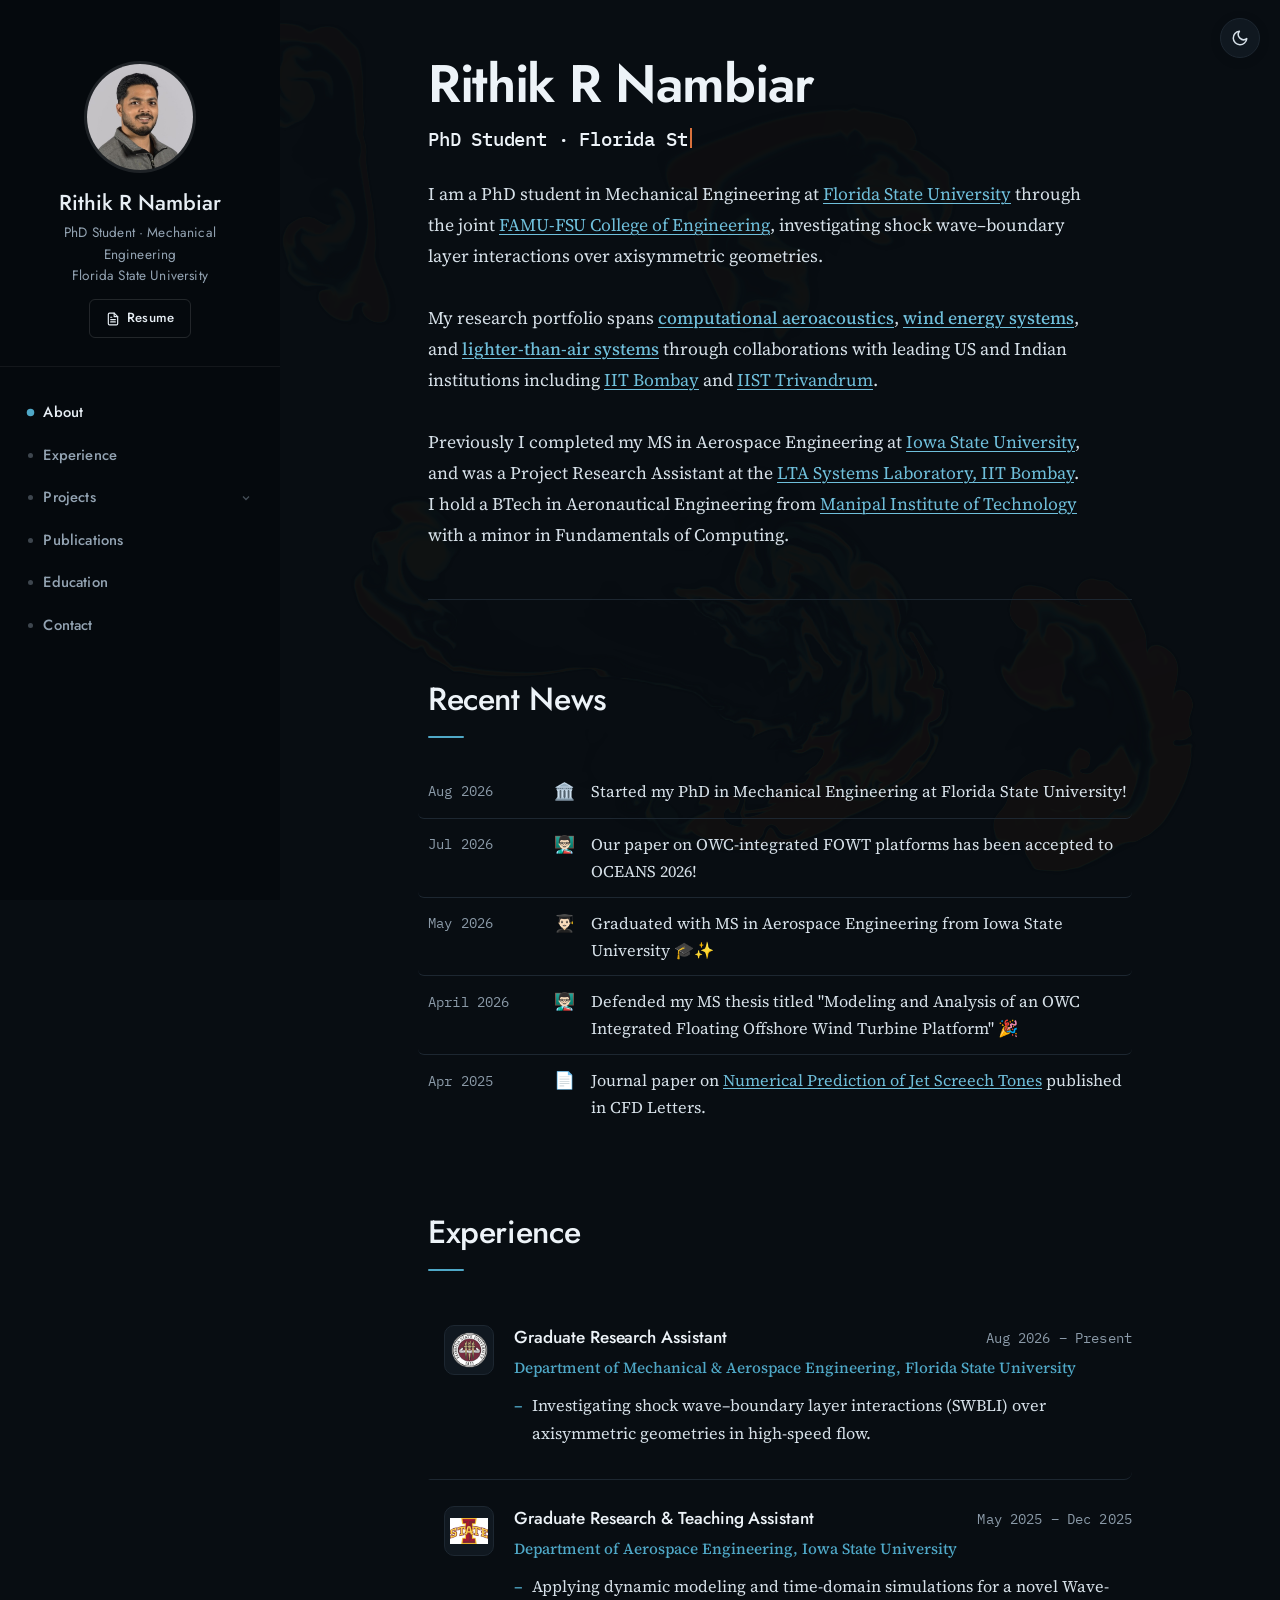
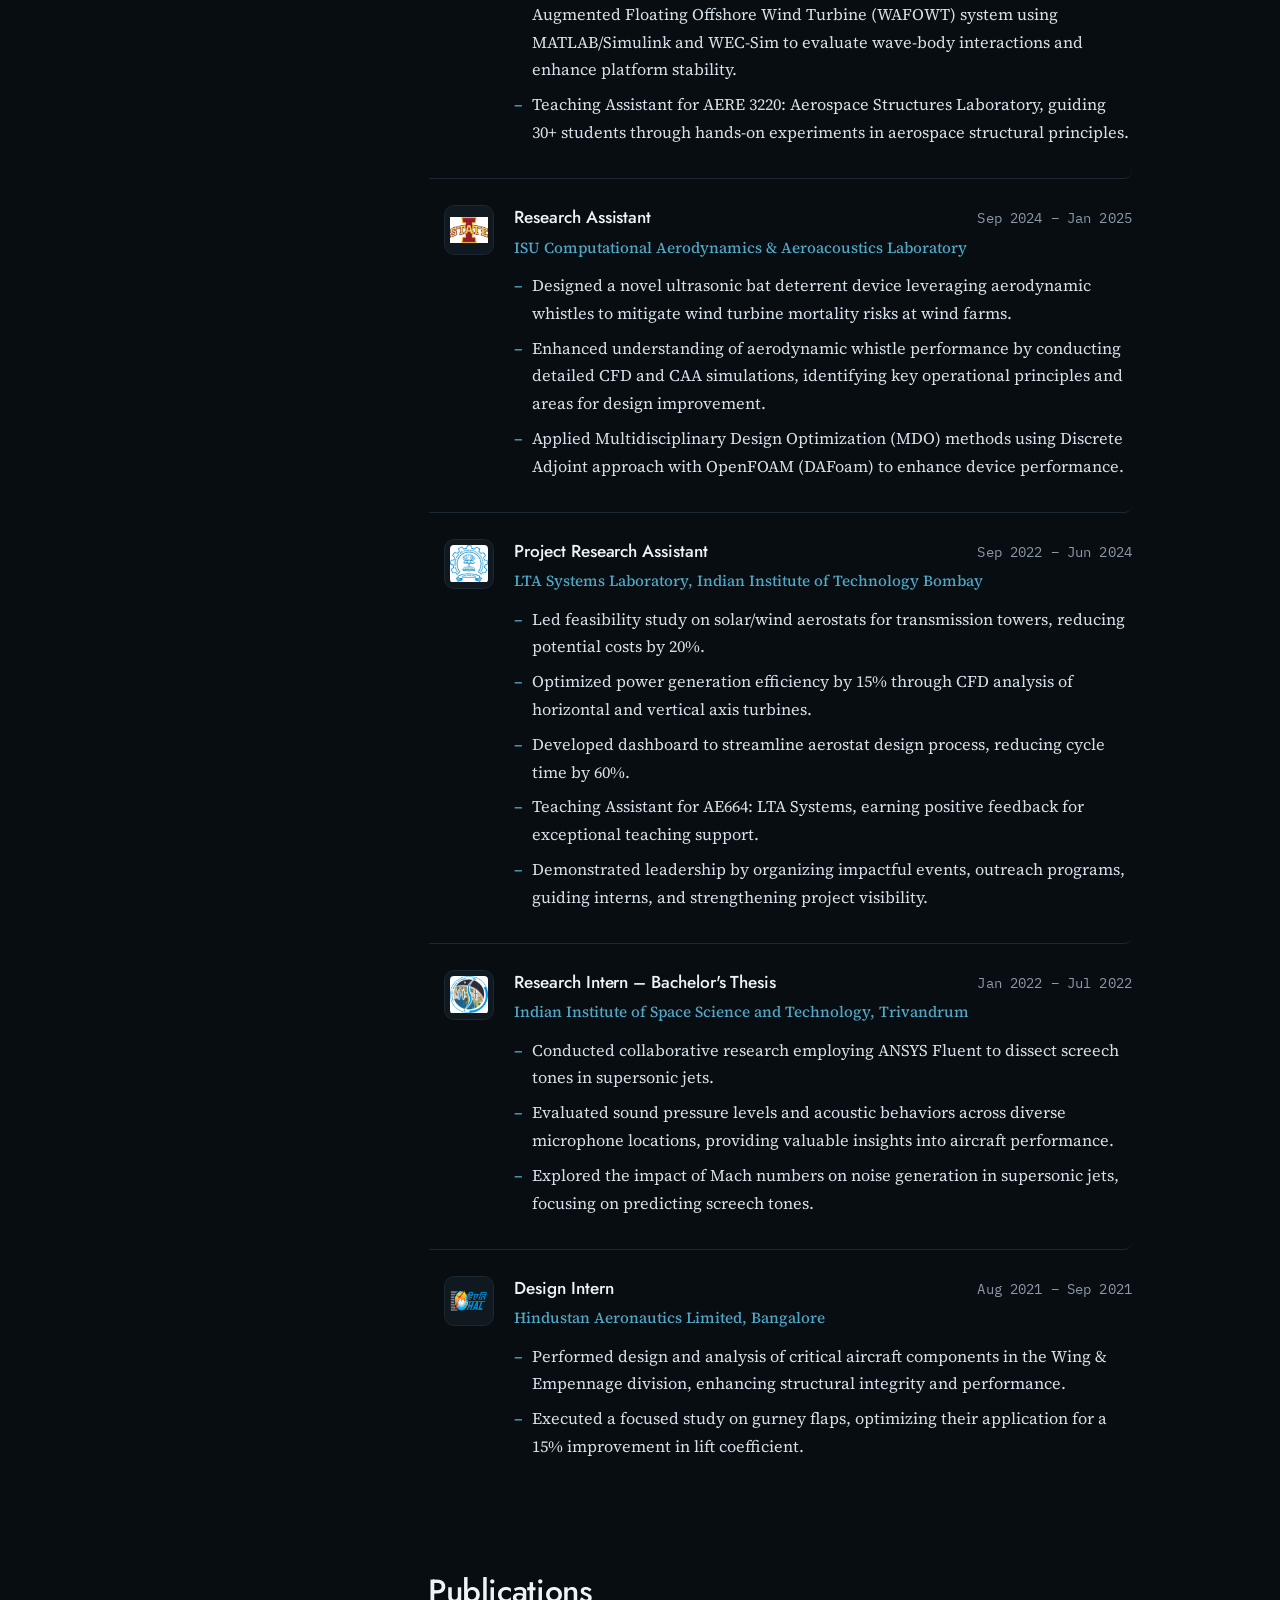
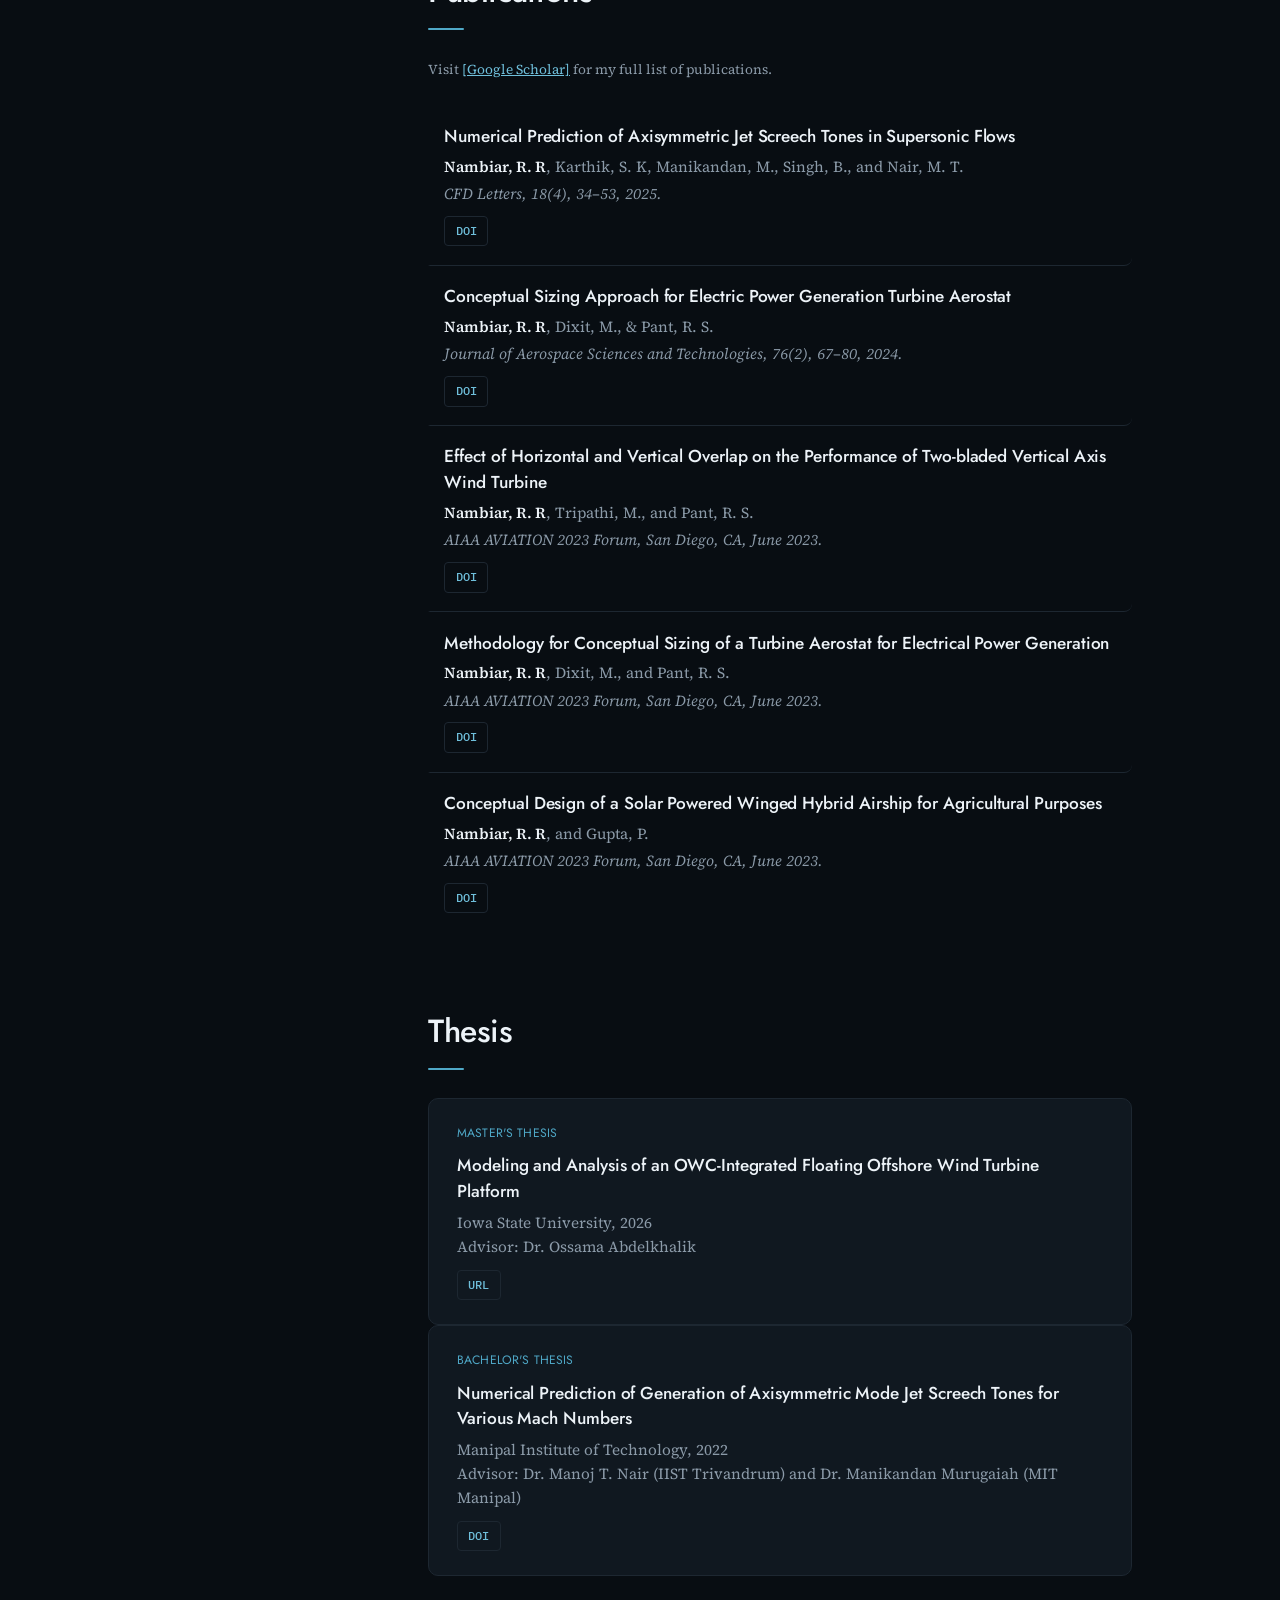
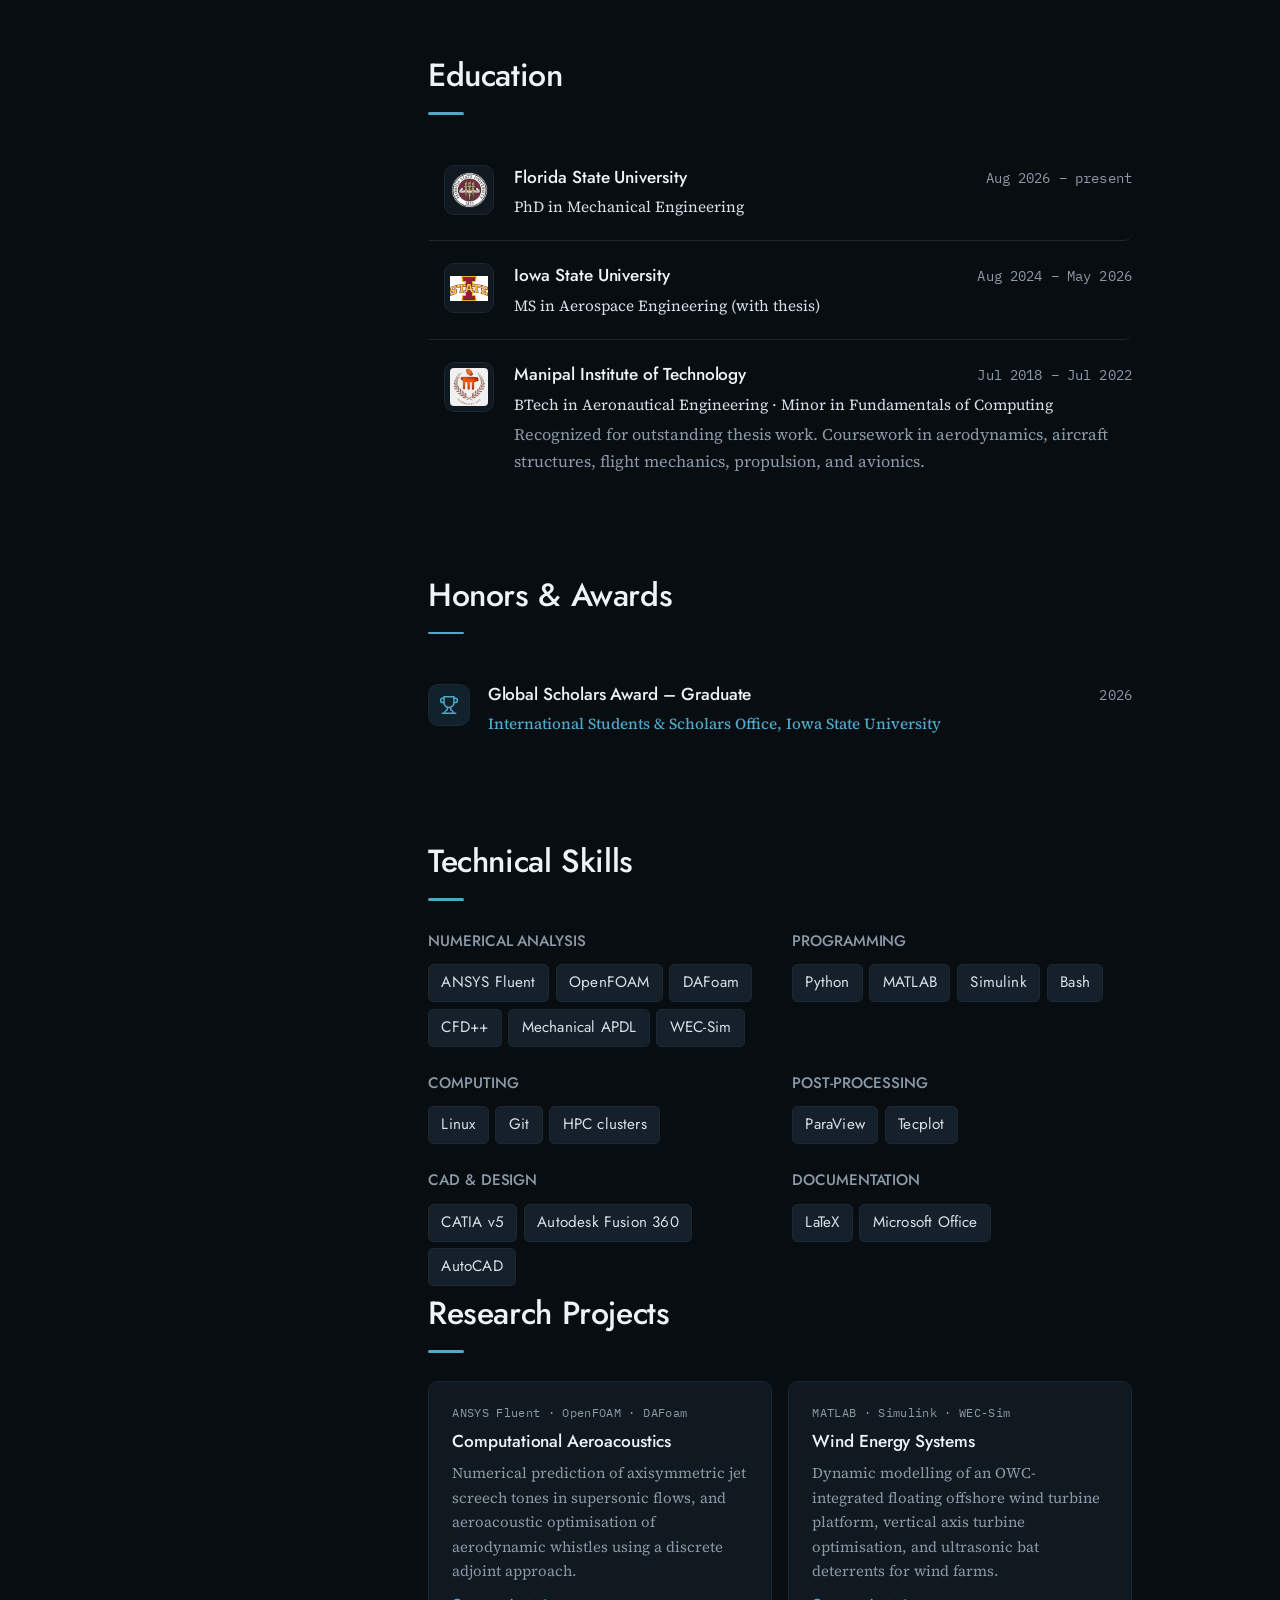
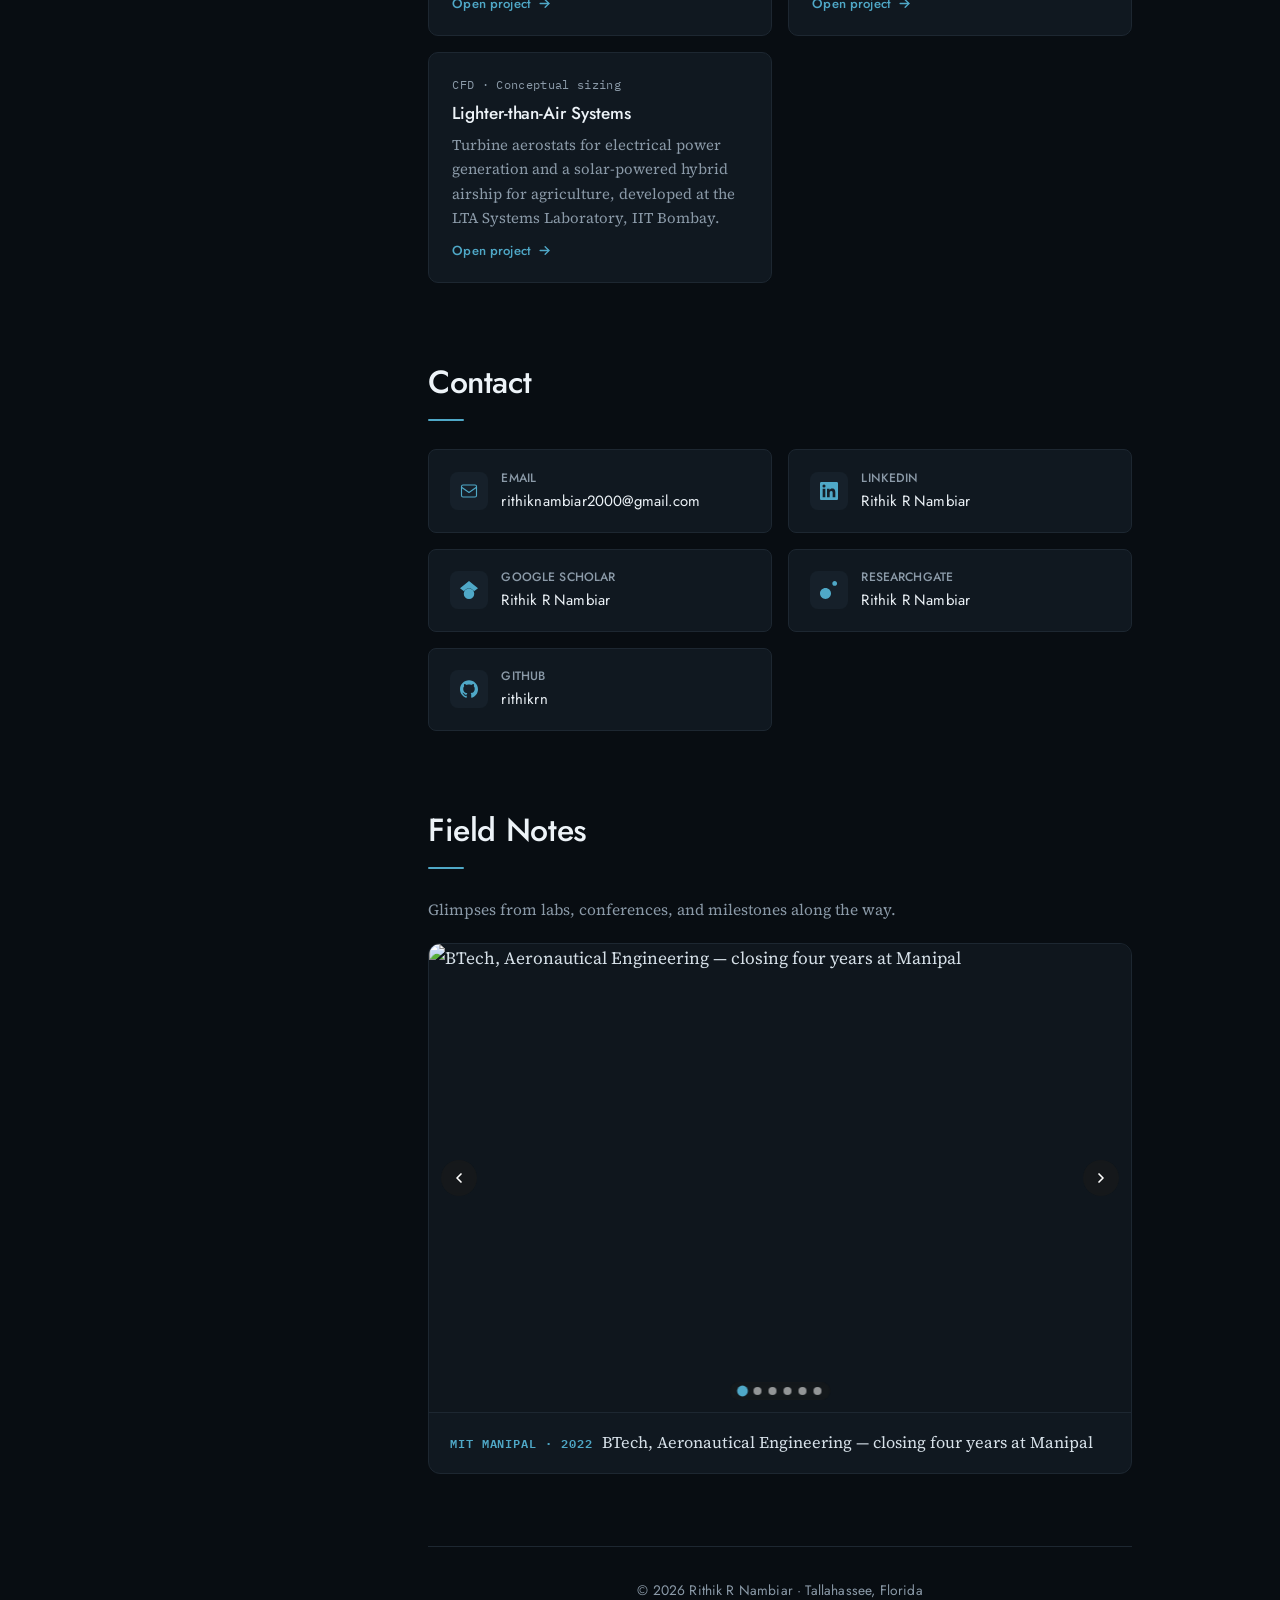
==== commit 61870a0e: "Add new skills to the skills section" ====
--- a/index.html
+++ b/index.html
@@ -379,21 +379,14 @@
         <h2 class="section-title">Technical Skills</h2>
         <div class="skills-grid">
             <div class="skill-group">
-                <h4>Engineering Software</h4>
-                <div class="skill-tags">
-                    <span class="skill-tag">Autodesk Fusion 360</span>
-                    <span class="skill-tag">CATIA v5</span>
-                    <span class="skill-tag">ANSYS</span>
-                    <span class="skill-tag">AutoCAD</span>
-                </div>
-            </div>
-            <div class="skill-group">
                 <h4>Numerical Analysis</h4>
                 <div class="skill-tags">
-                    <span class="skill-tag">CFD++</span>
                     <span class="skill-tag">ANSYS Fluent</span>
                     <span class="skill-tag">OpenFOAM</span>
+                    <span class="skill-tag">DAFoam</span>
+                    <span class="skill-tag">CFD++</span>
                     <span class="skill-tag">Mechanical APDL</span>
+                    <span class="skill-tag">WEC-Sim</span>
                 </div>
             </div>
             <div class="skill-group">
@@ -402,11 +395,40 @@
                     <span class="skill-tag">Python</span>
                     <span class="skill-tag">MATLAB</span>
                     <span class="skill-tag">Simulink</span>
+                    <span class="skill-tag">Bash</span>
+                </div>
+            </div>
+            <div class="skill-group">
+                <h4>Computing</h4>
+                <div class="skill-tags">
+                    <span class="skill-tag">Linux</span>
+                    <span class="skill-tag">Git</span>
+                    <span class="skill-tag">HPC clusters</span>
+                </div>
+            </div>
+            <div class="skill-group">
+                <h4>Post-Processing</h4>
+                <div class="skill-tags">
+                    <span class="skill-tag">ParaView</span>
+                    <span class="skill-tag">Tecplot</span>
+                </div>
+            </div>
+            <div class="skill-group">
+                <h4>CAD &amp; Design</h4>
+                <div class="skill-tags">
+                    <span class="skill-tag">CATIA v5</span>
+                    <span class="skill-tag">Autodesk Fusion 360</span>
+                    <span class="skill-tag">AutoCAD</span>
+                </div>
+            </div>
+            <div class="skill-group">
+                <h4>Documentation</h4>
+                <div class="skill-tags">
                     <span class="skill-tag">LaTeX</span>
-                </div>
-            </div>
-        </div>
-    </section>
+                    <span class="skill-tag">Microsoft Office</span>
+                </div>
+            </div>
+        </div>
     
     <!-- Projects -->
     <section id="projects">
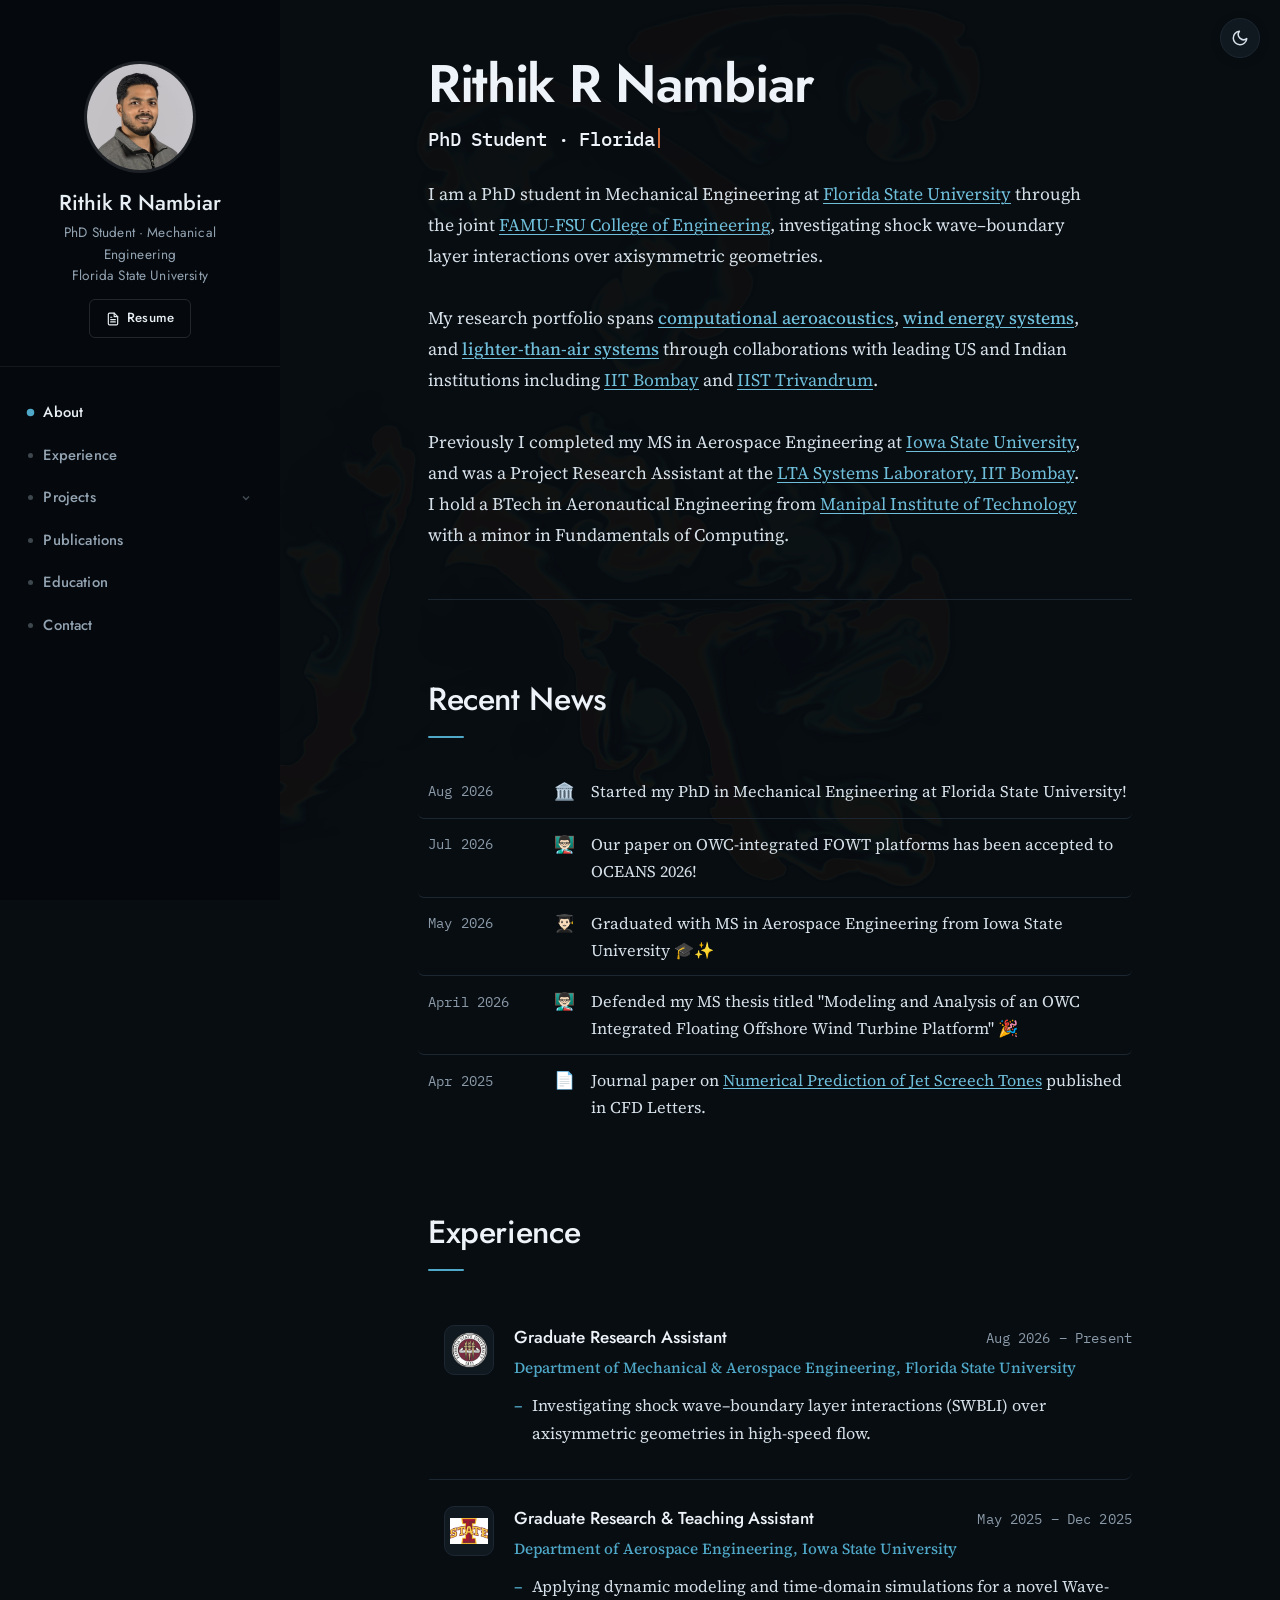
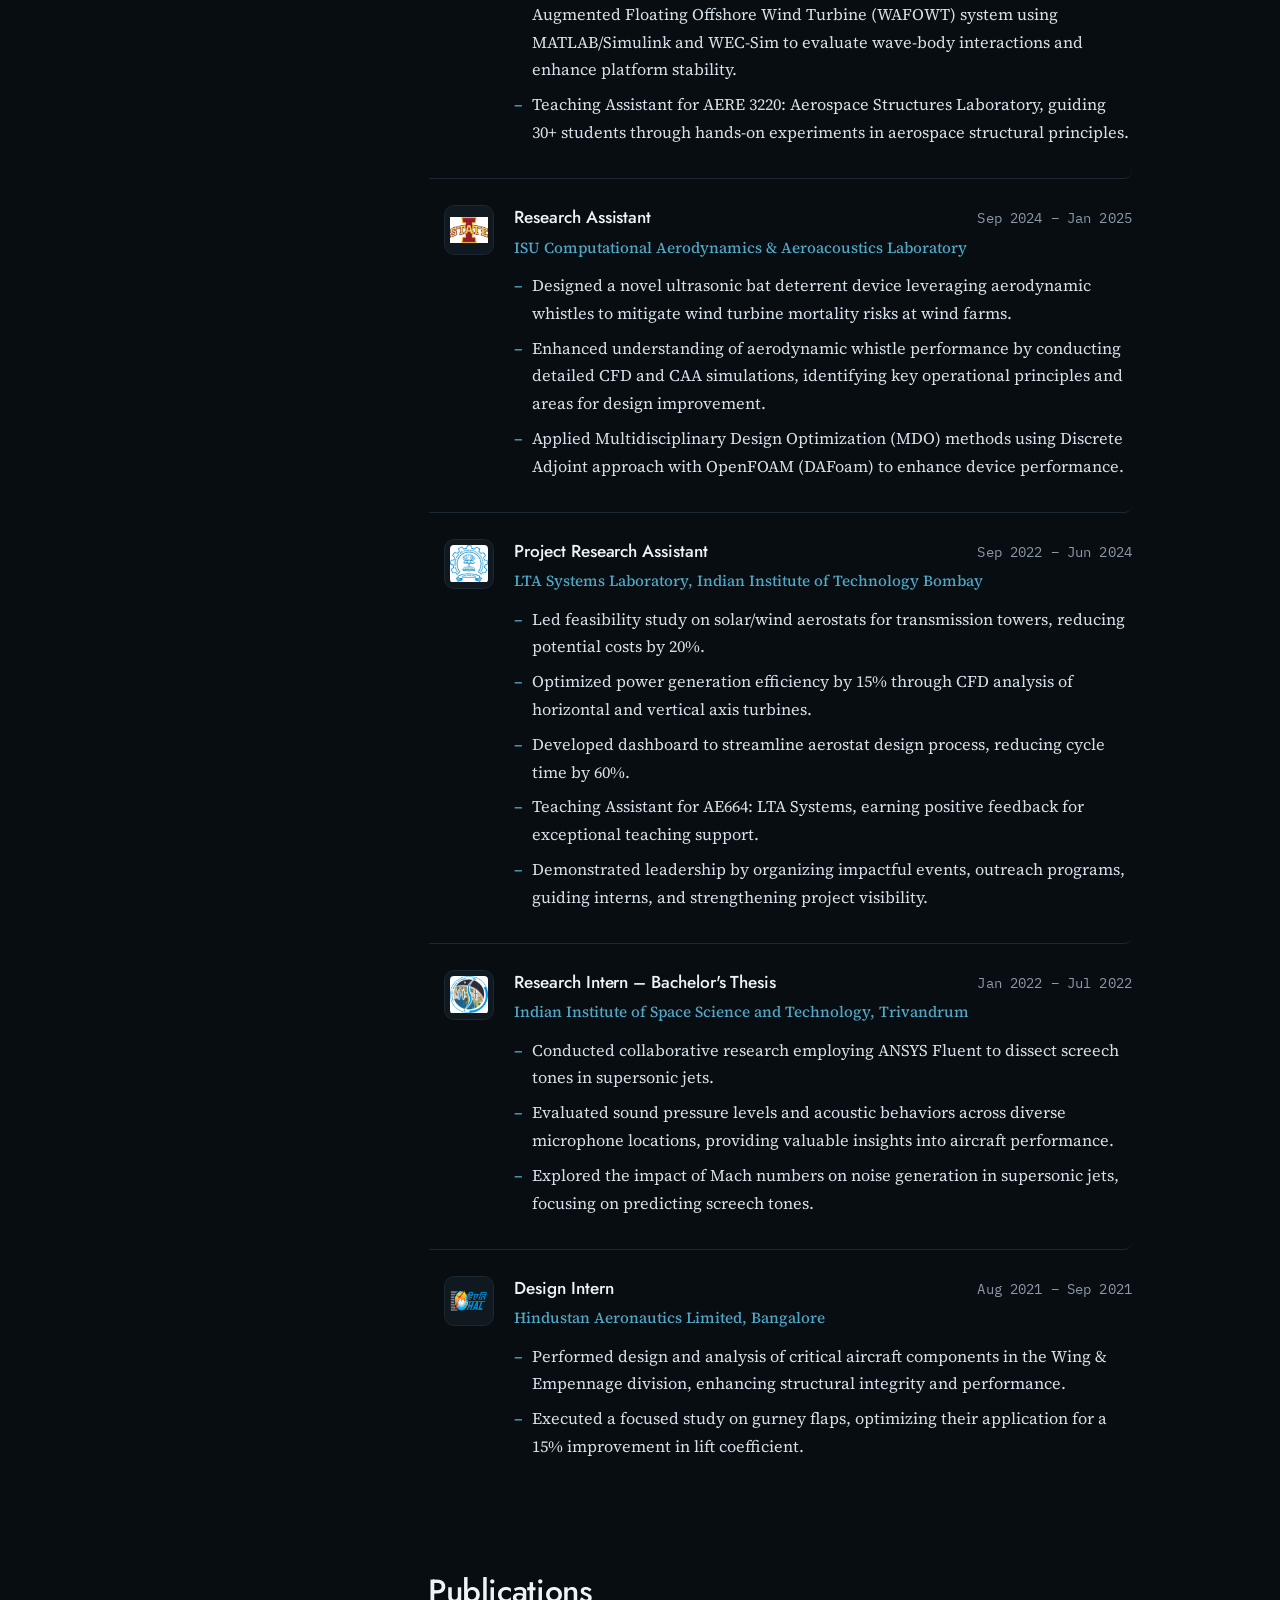
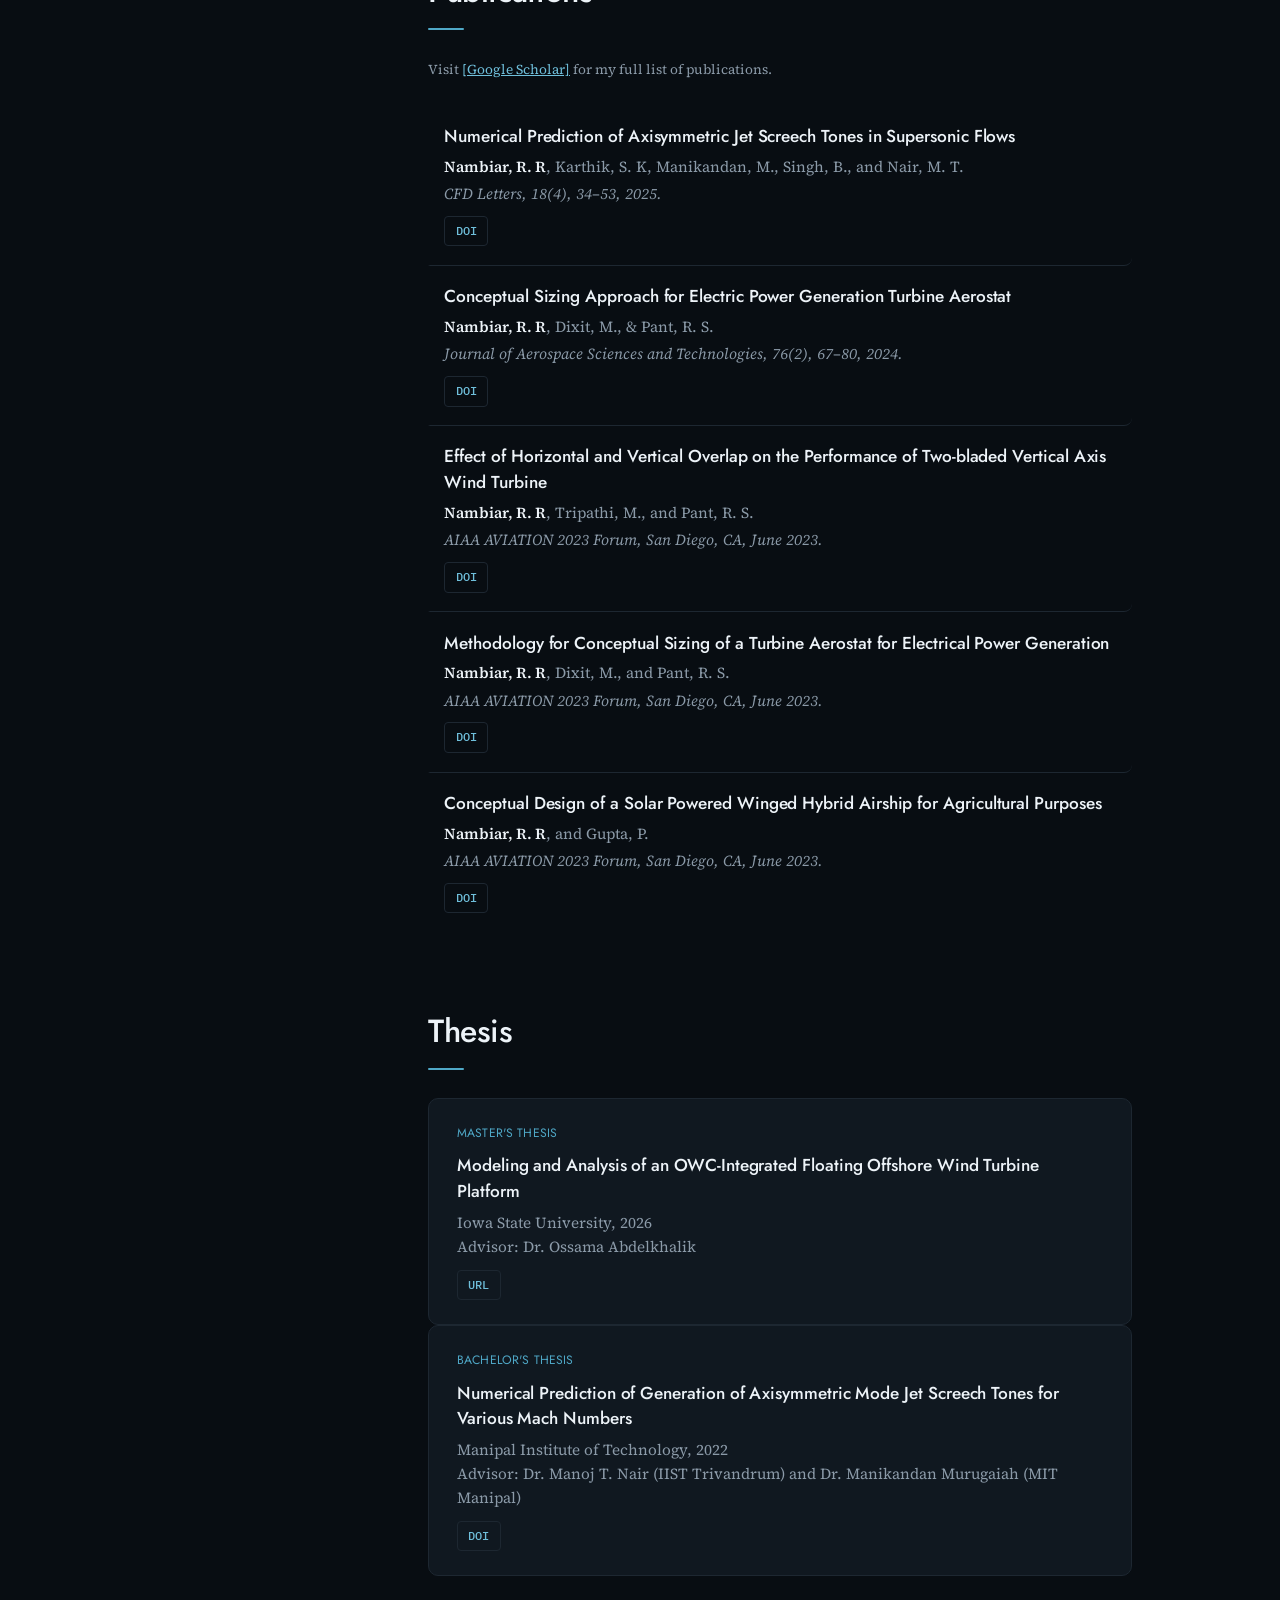
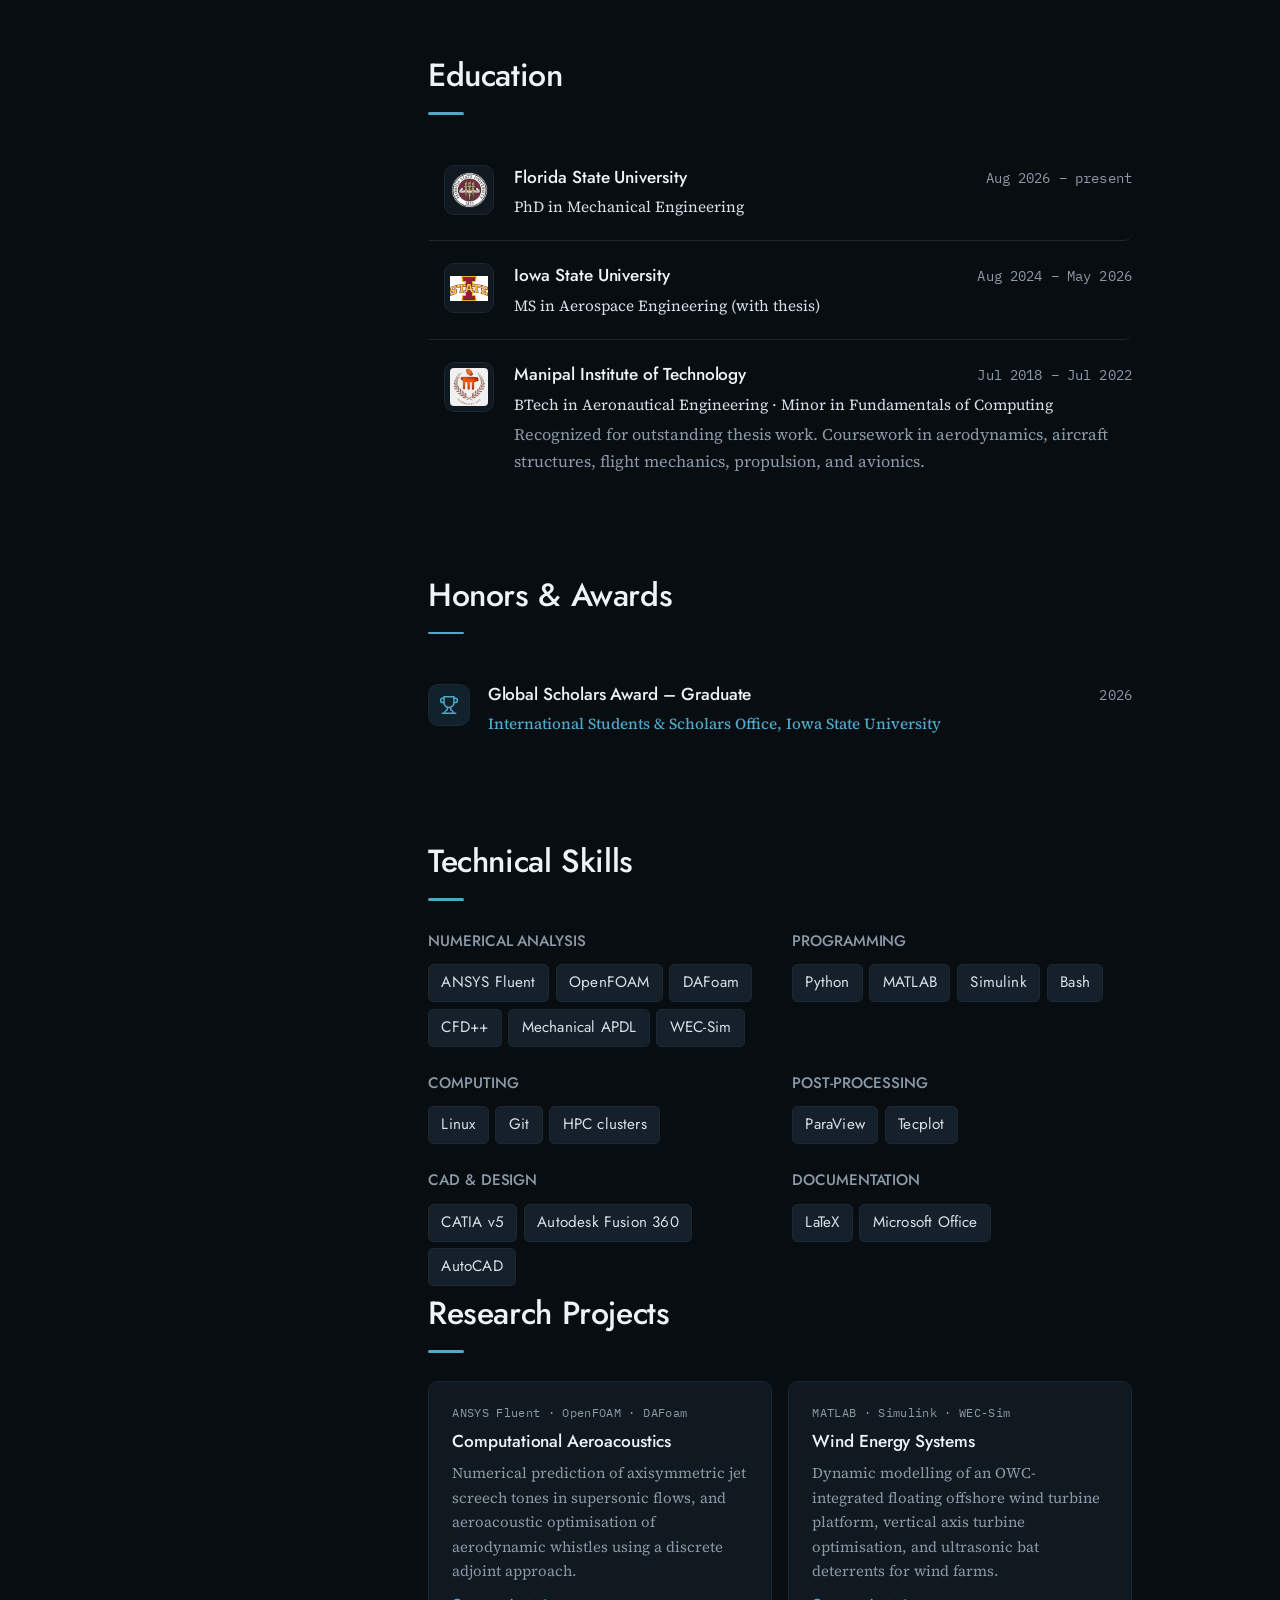
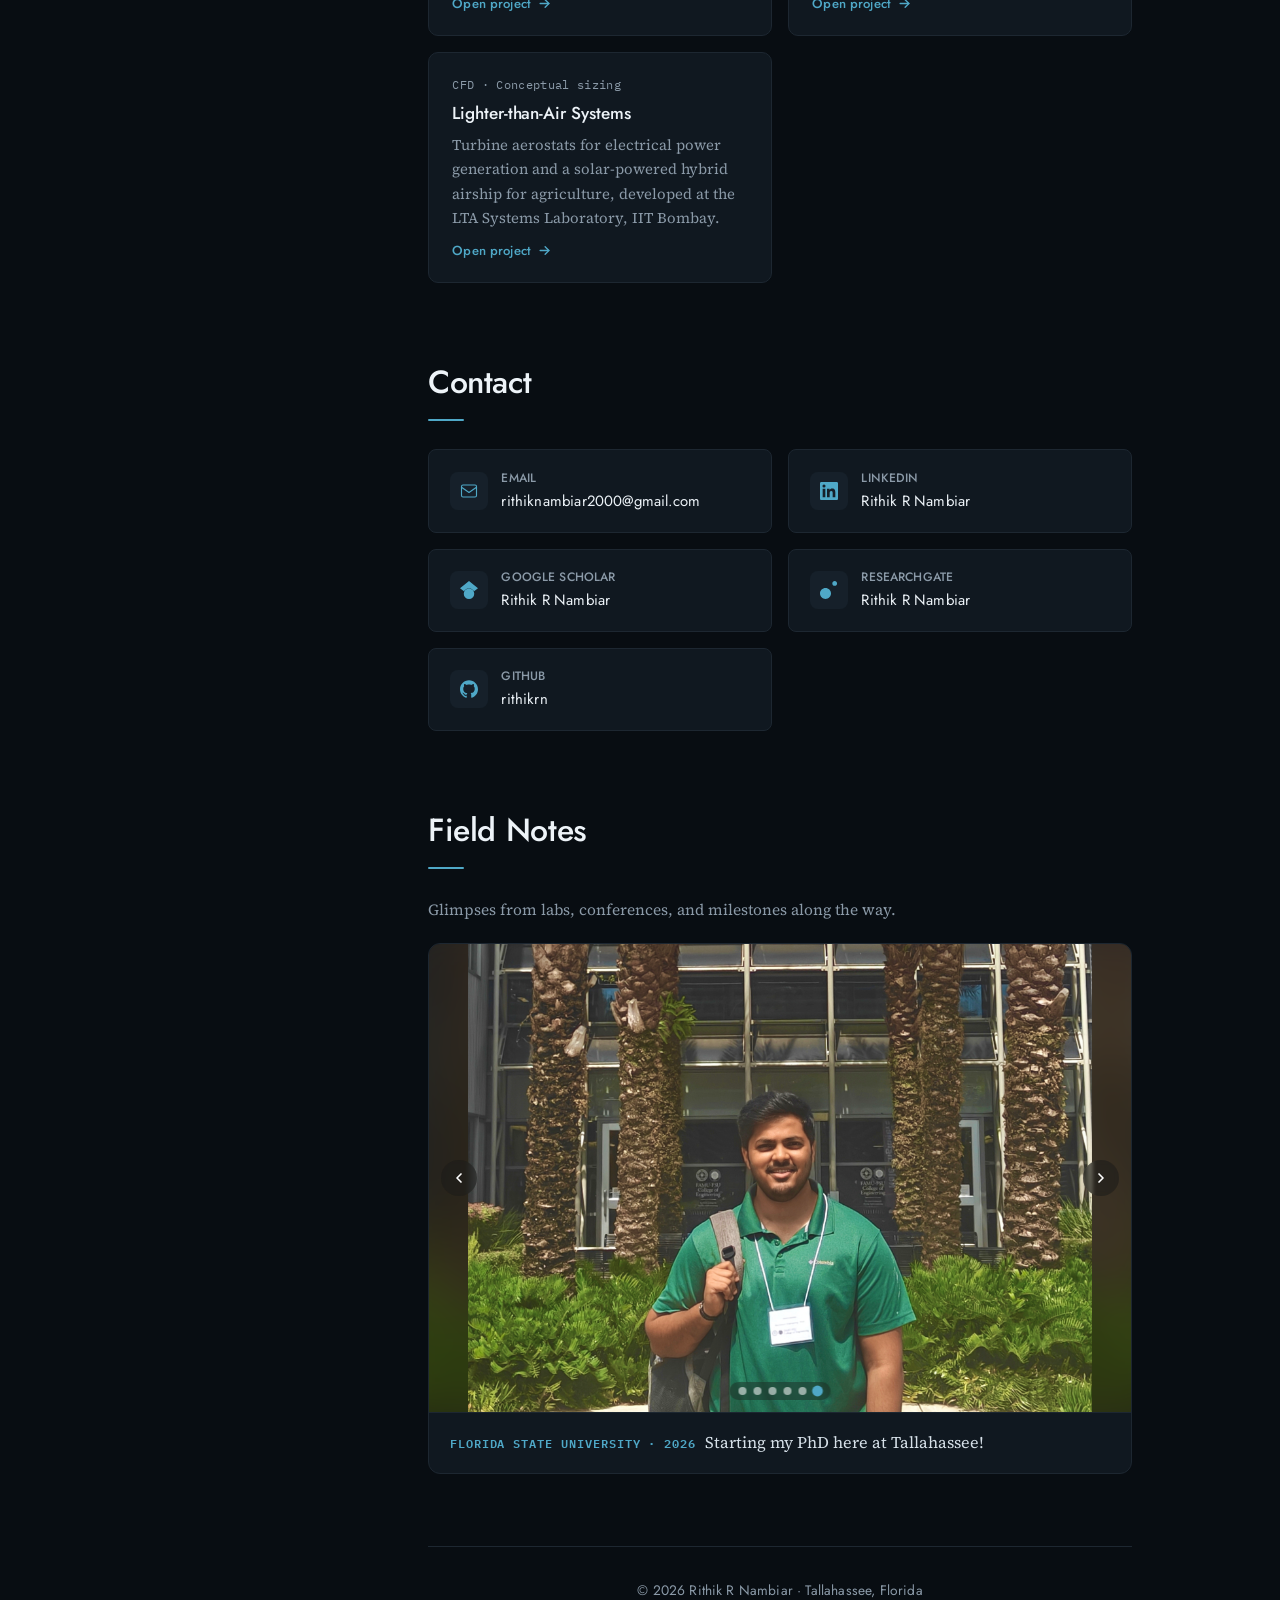
==== commit 000425e7: "Remove extra whitespace in index.html" ====
--- a/index.html
+++ b/index.html
@@ -429,7 +429,8 @@
                 </div>
             </div>
         </div>
-    
+
+     
     <!-- Projects -->
     <section id="projects">
         <h2 class="section-title">Research Projects</h2>
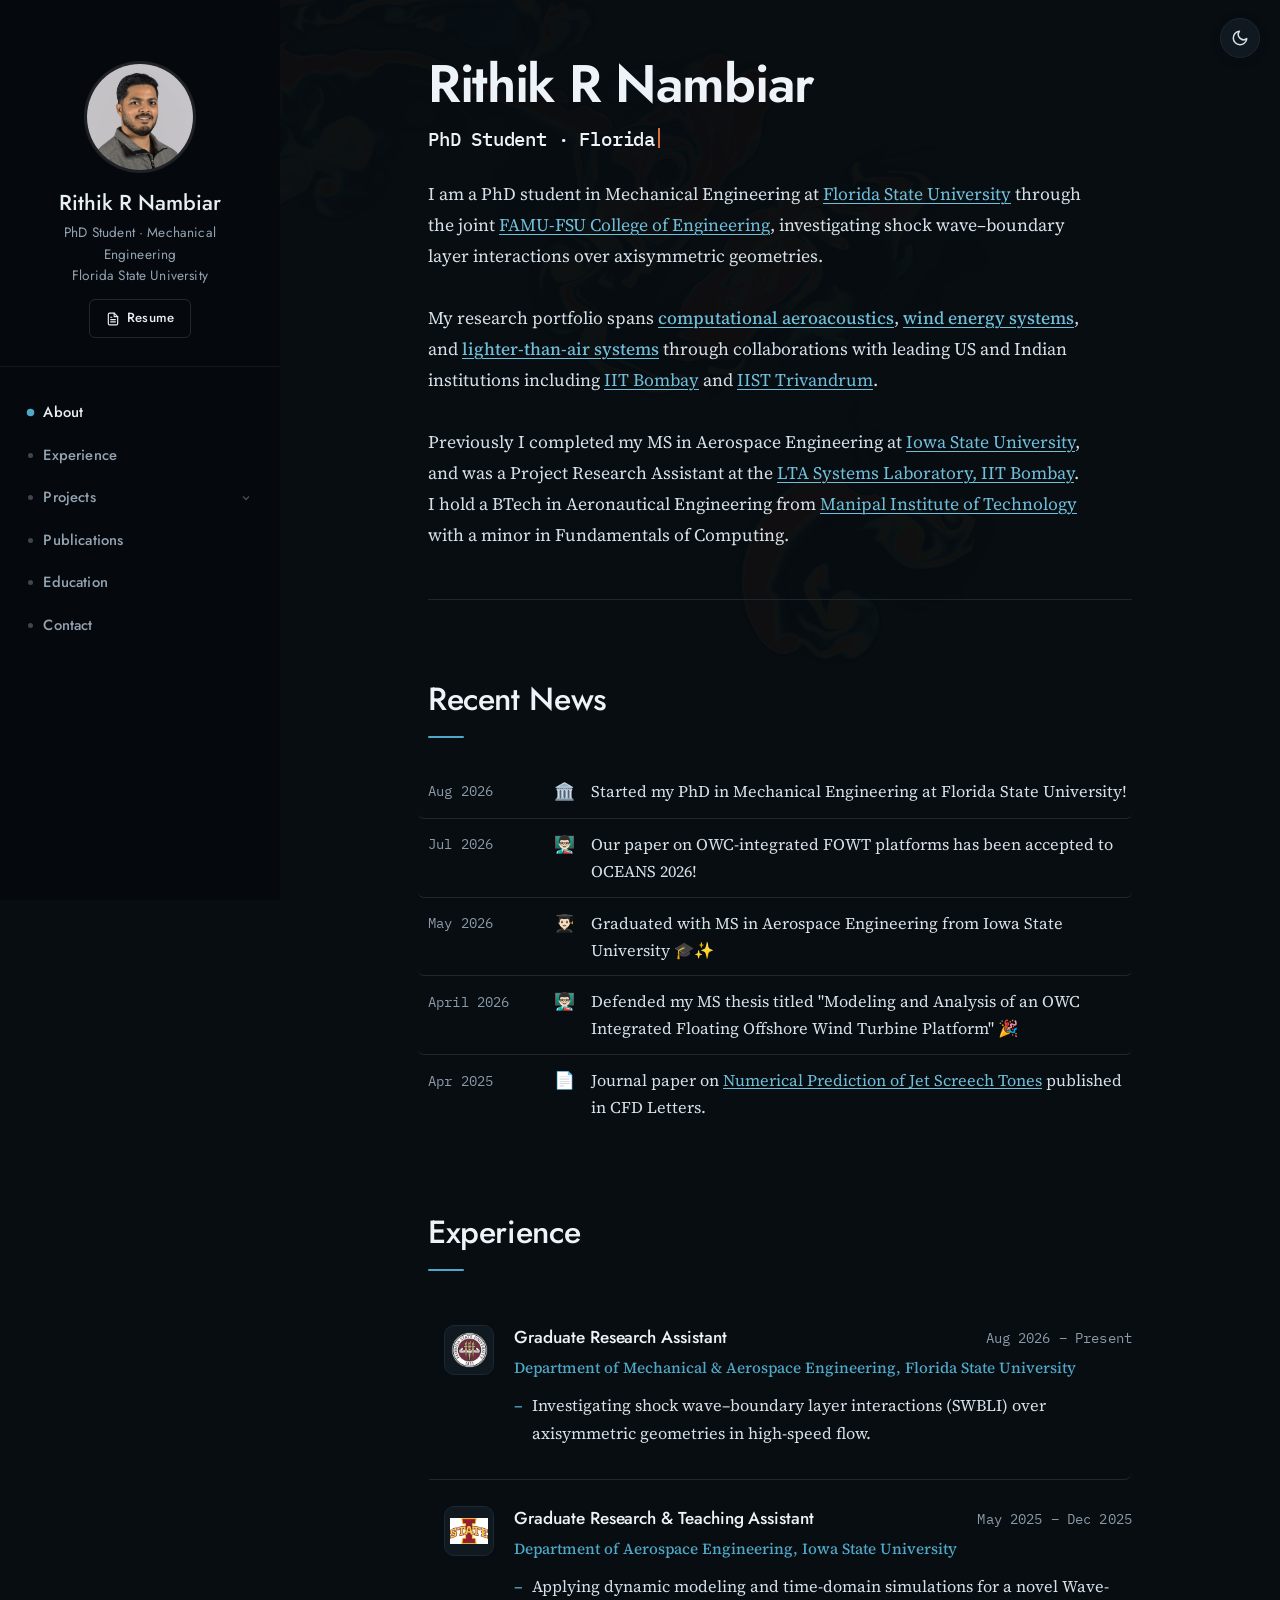
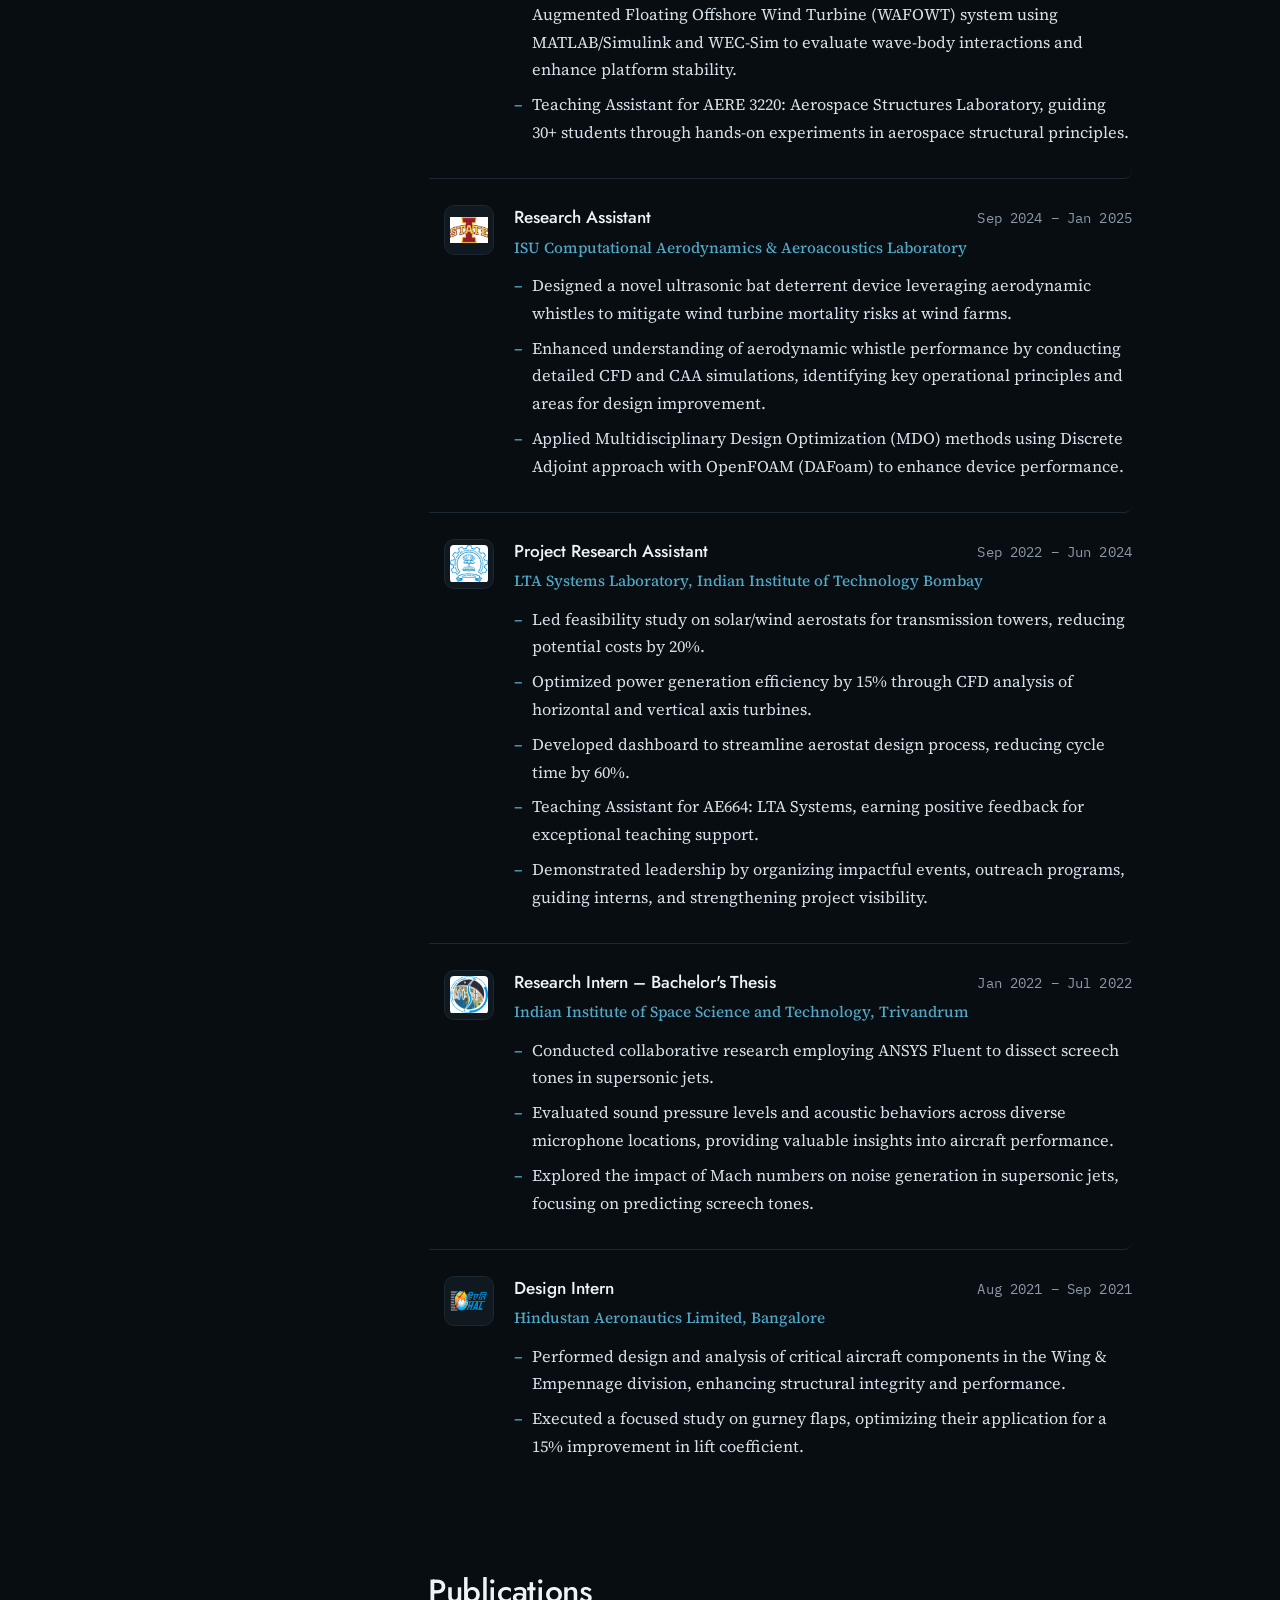
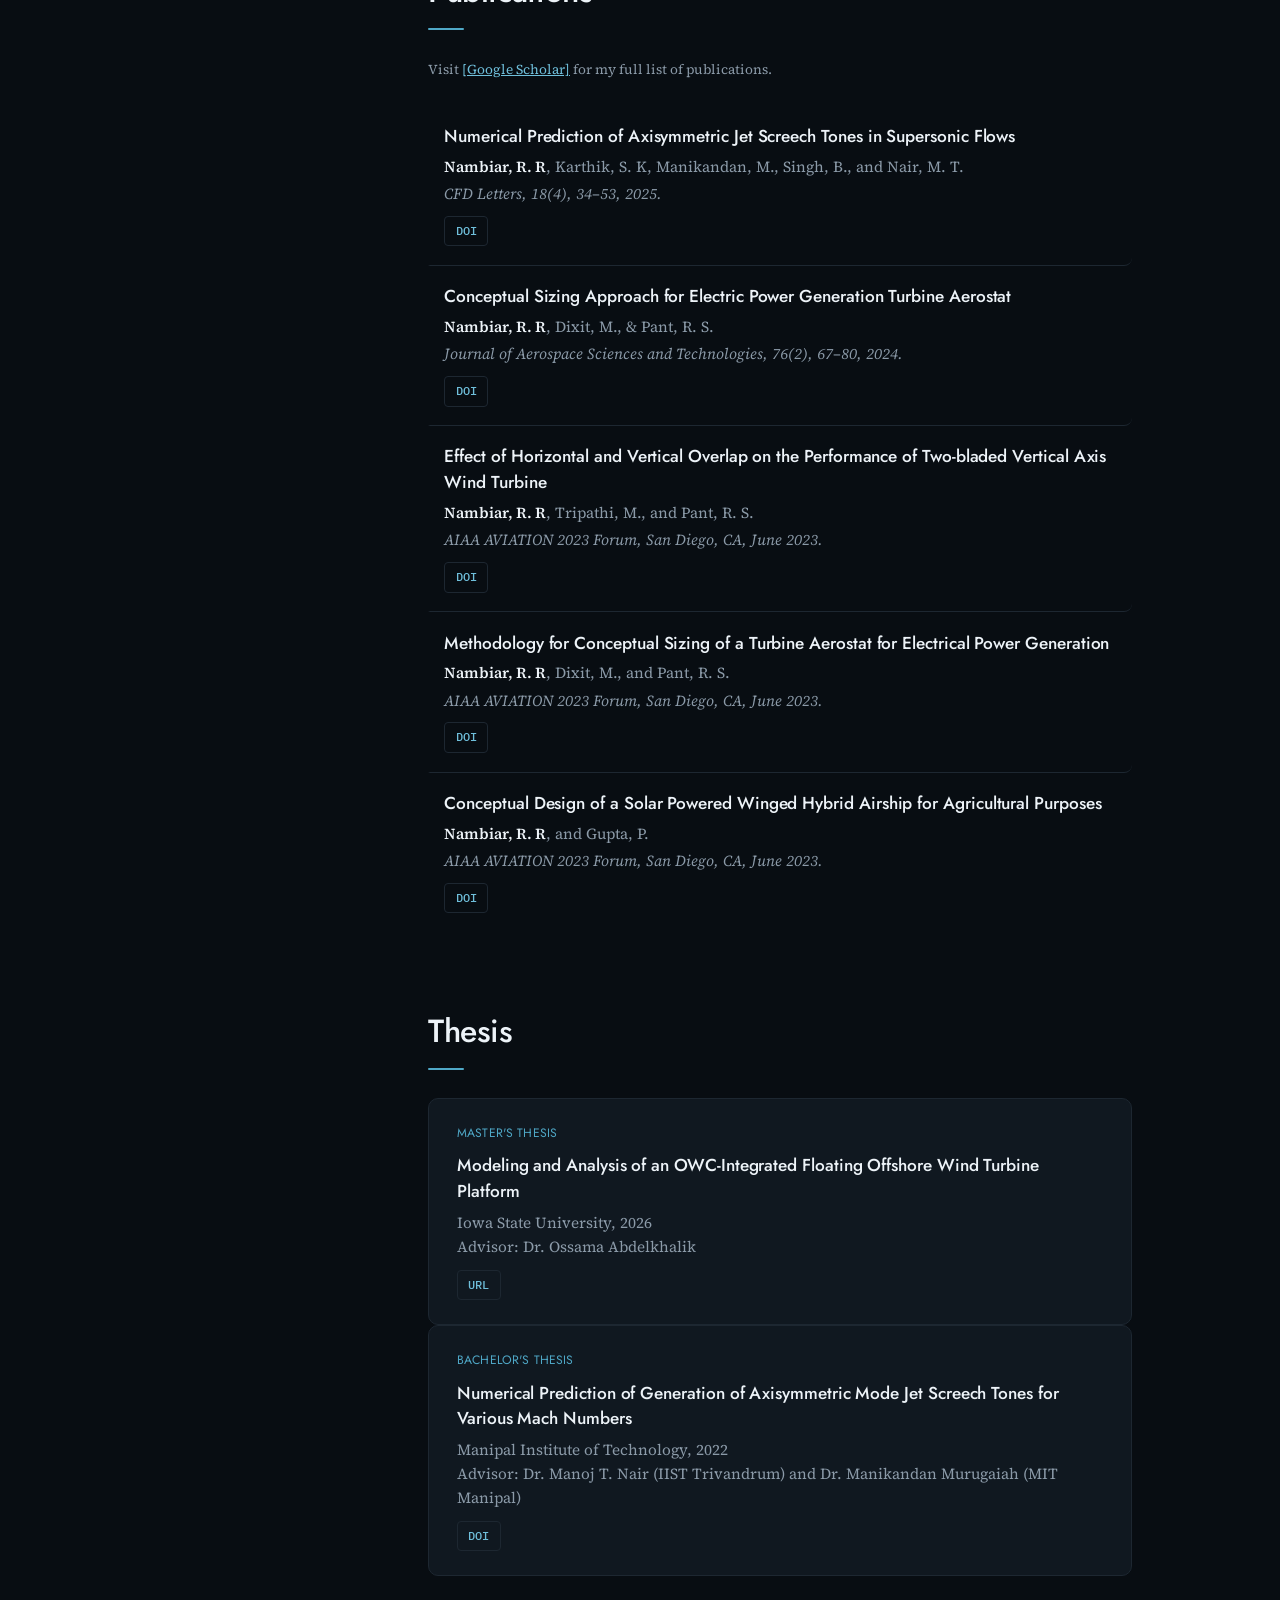
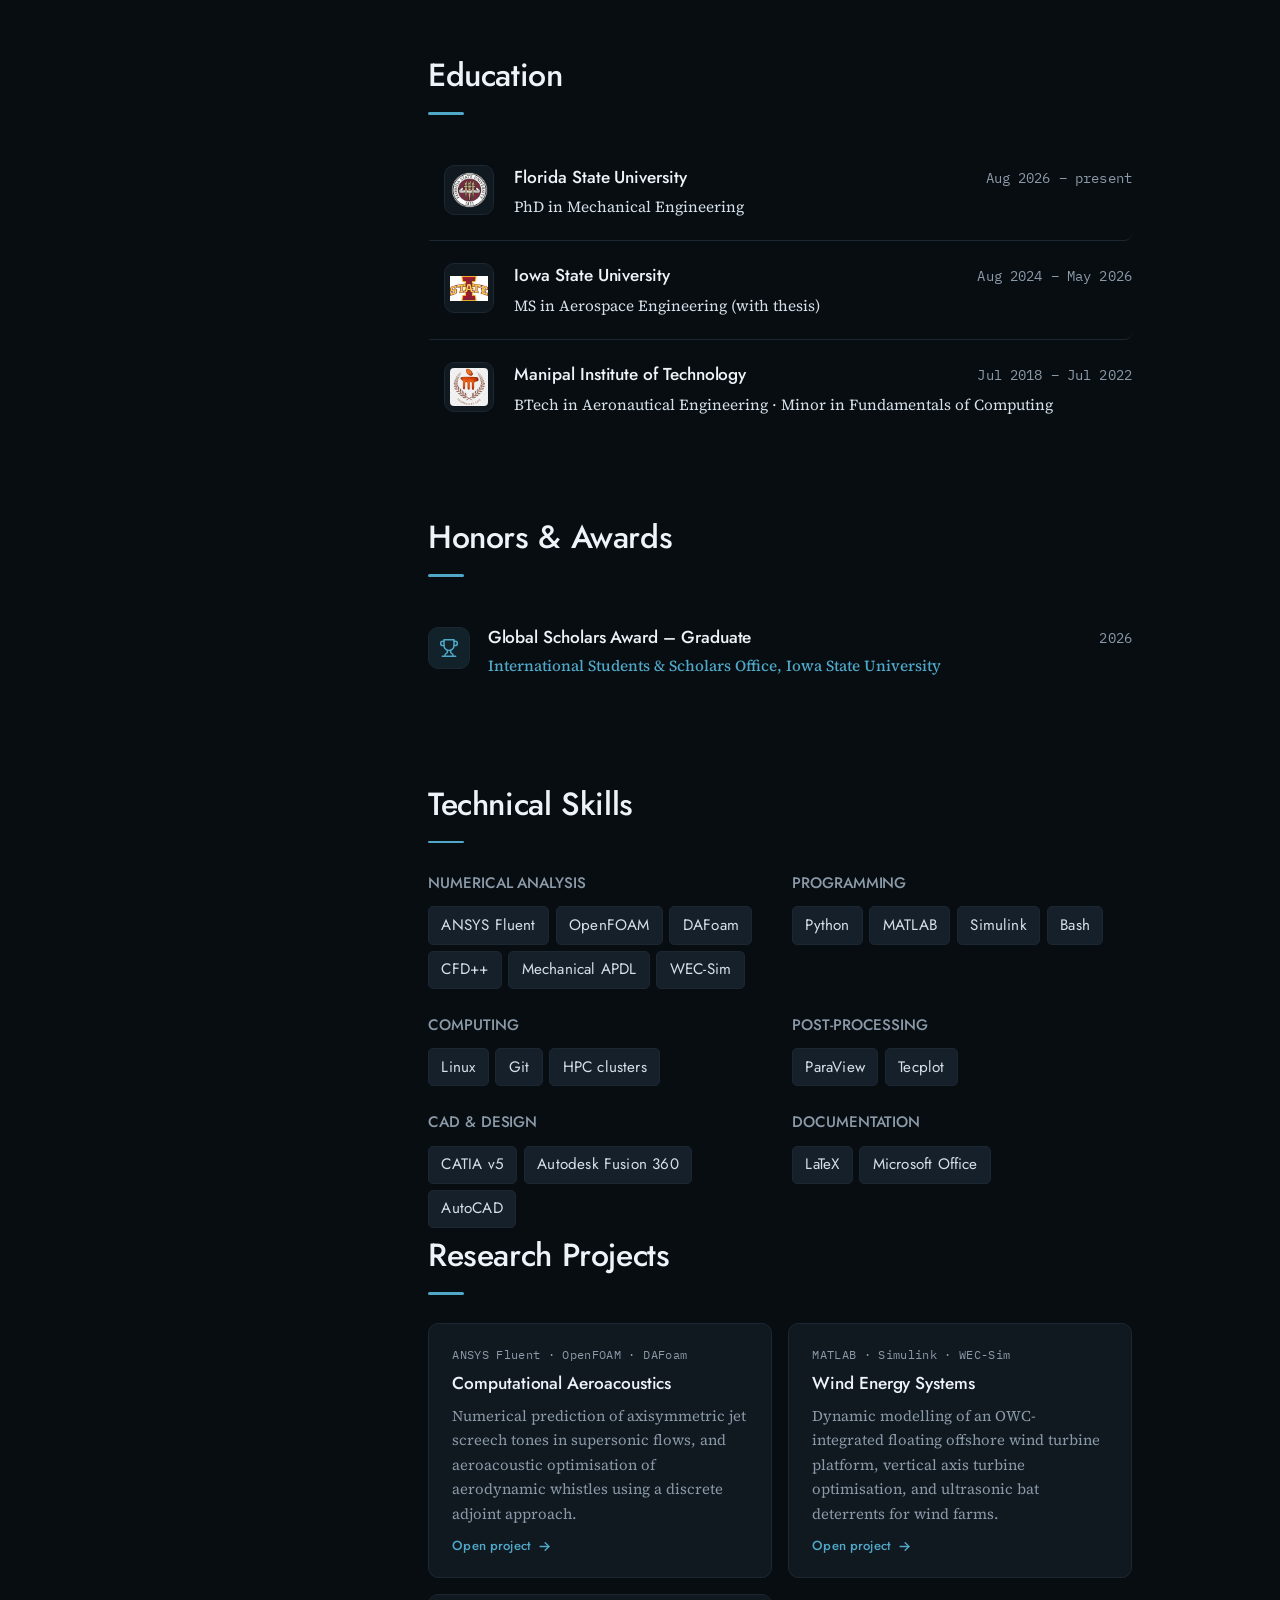
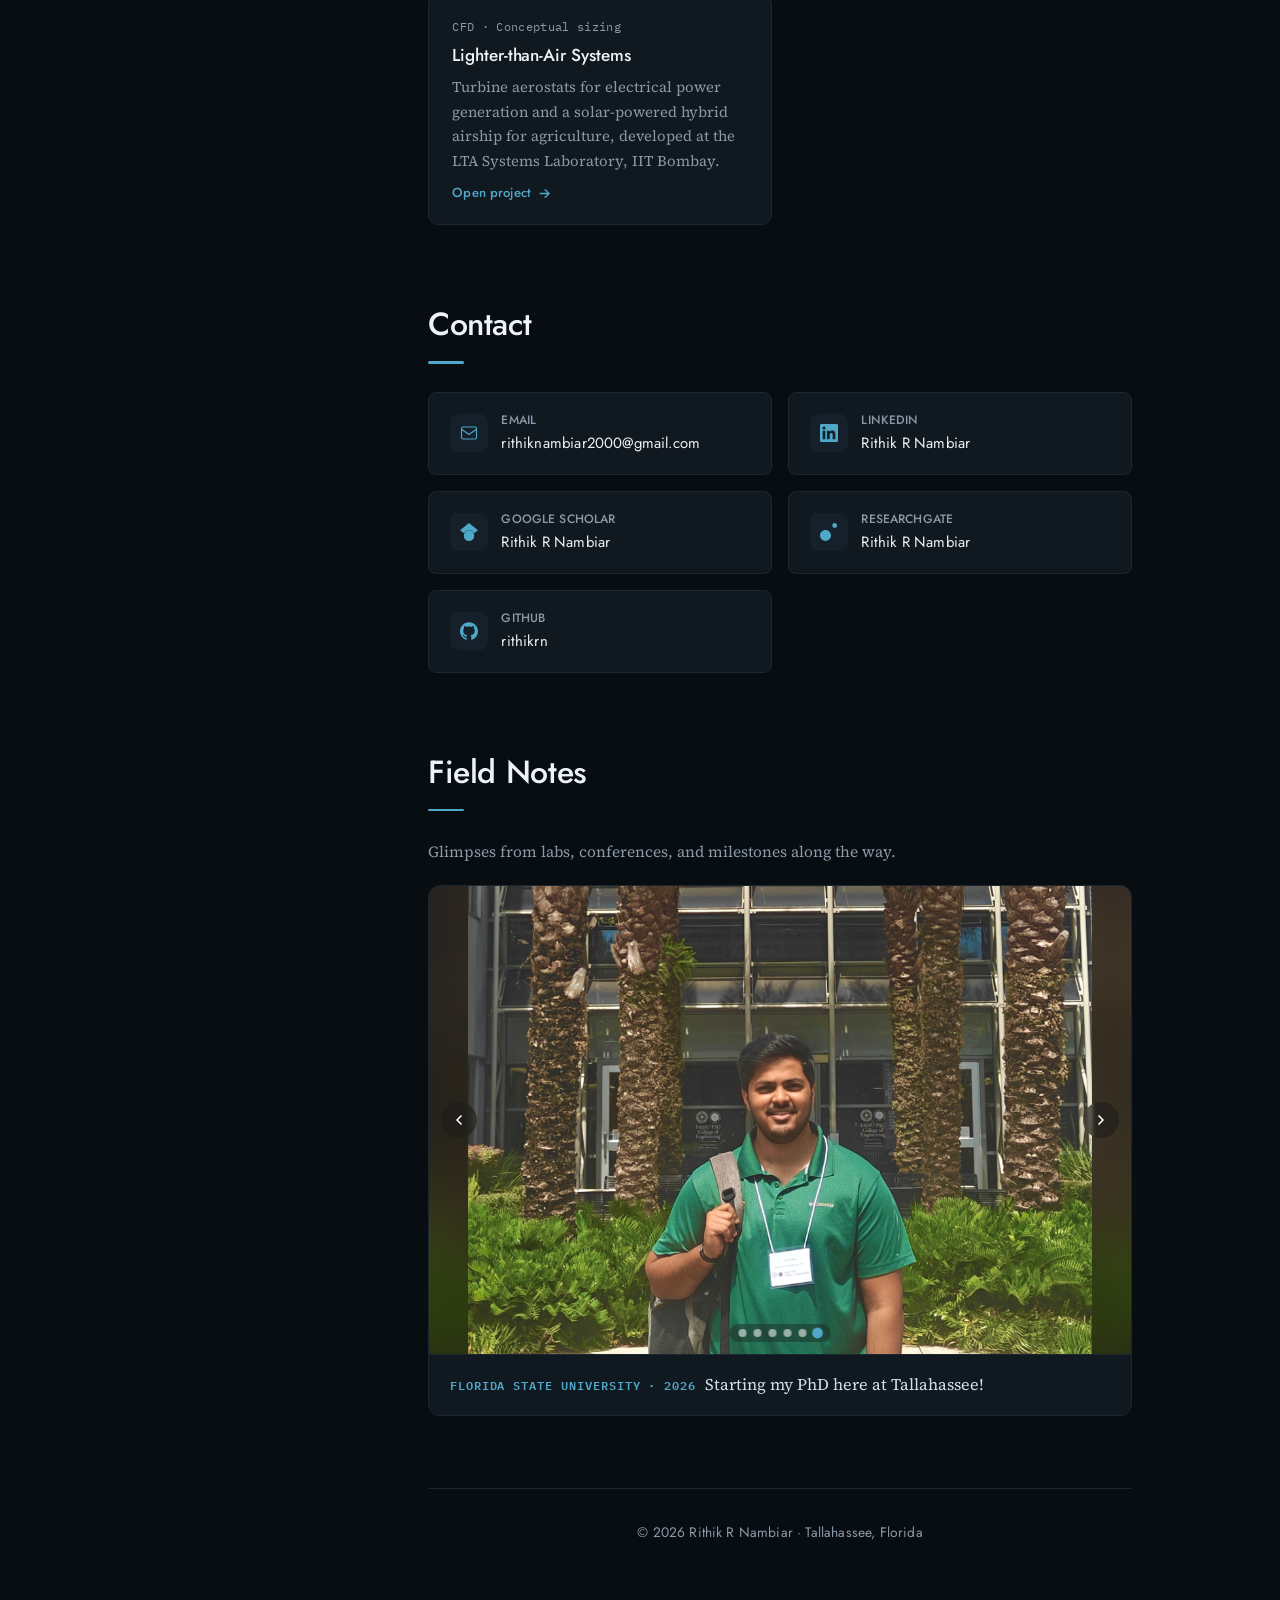
==== commit 296aa21a: "Remove educational note from index.html Removed note about thesis work and coursework details." ====
--- a/index.html
+++ b/index.html
@@ -347,7 +347,6 @@
                     <span class="edu-date">Jul 2018 – Jul 2022</span>
                 </div>
                 <div class="edu-degree">BTech in Aeronautical Engineering · Minor in Fundamentals of Computing</div>
-                <div class="edu-note">Recognized for outstanding thesis work. Coursework in aerodynamics, aircraft structures, flight mechanics, propulsion, and avionics.</div>
             </div>
         </div>
     </section>
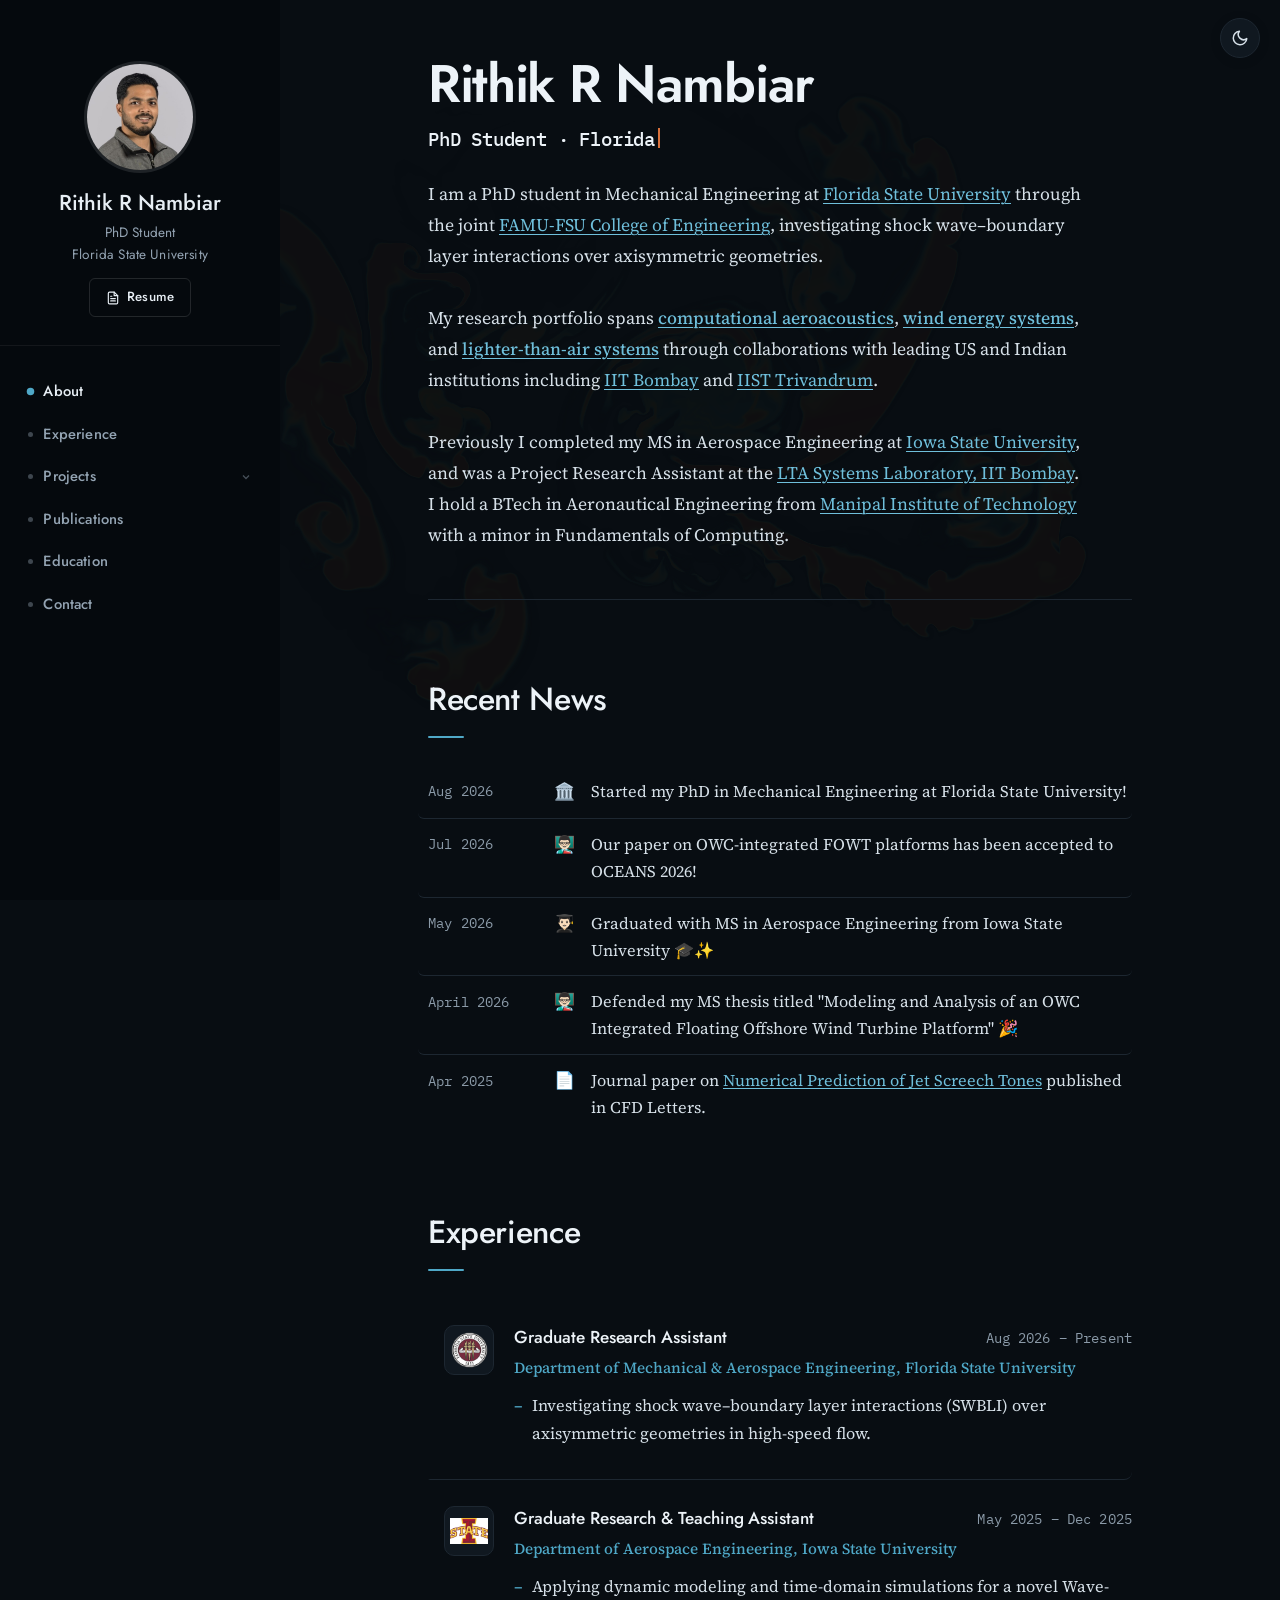
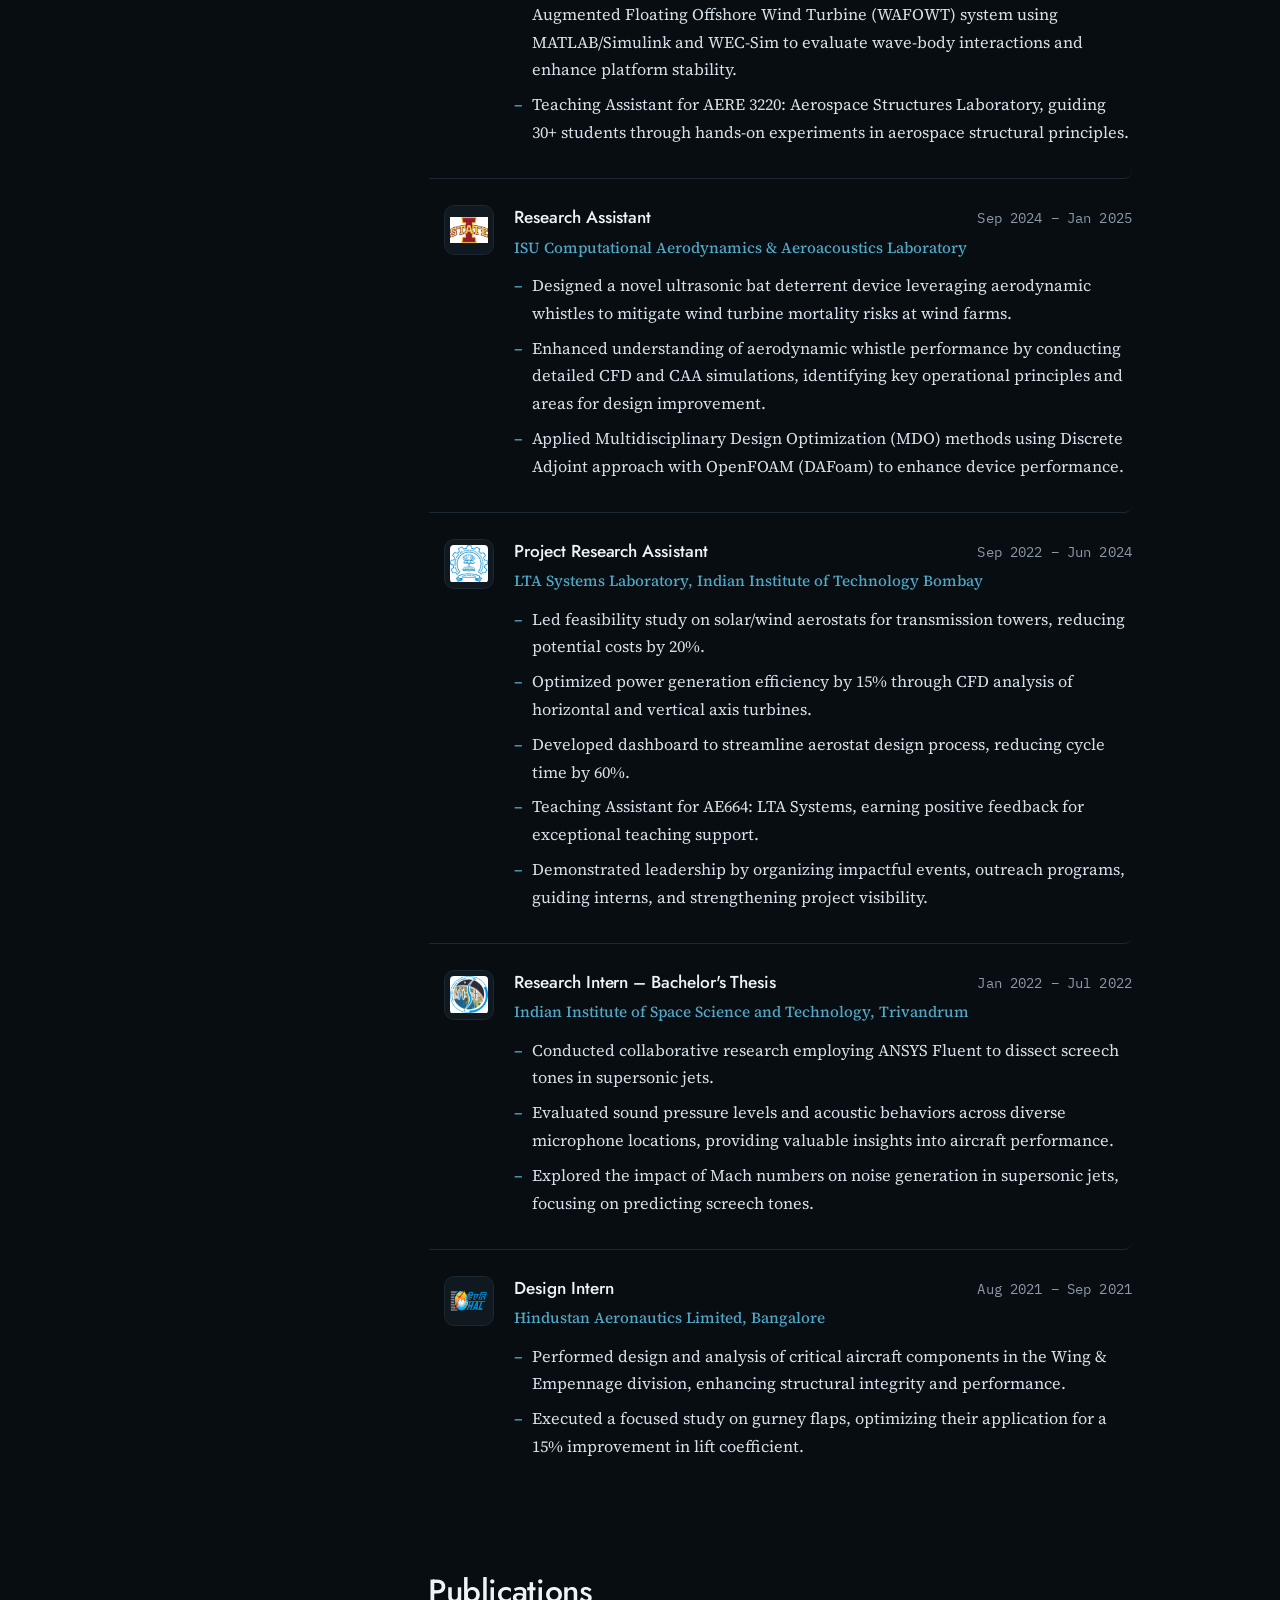
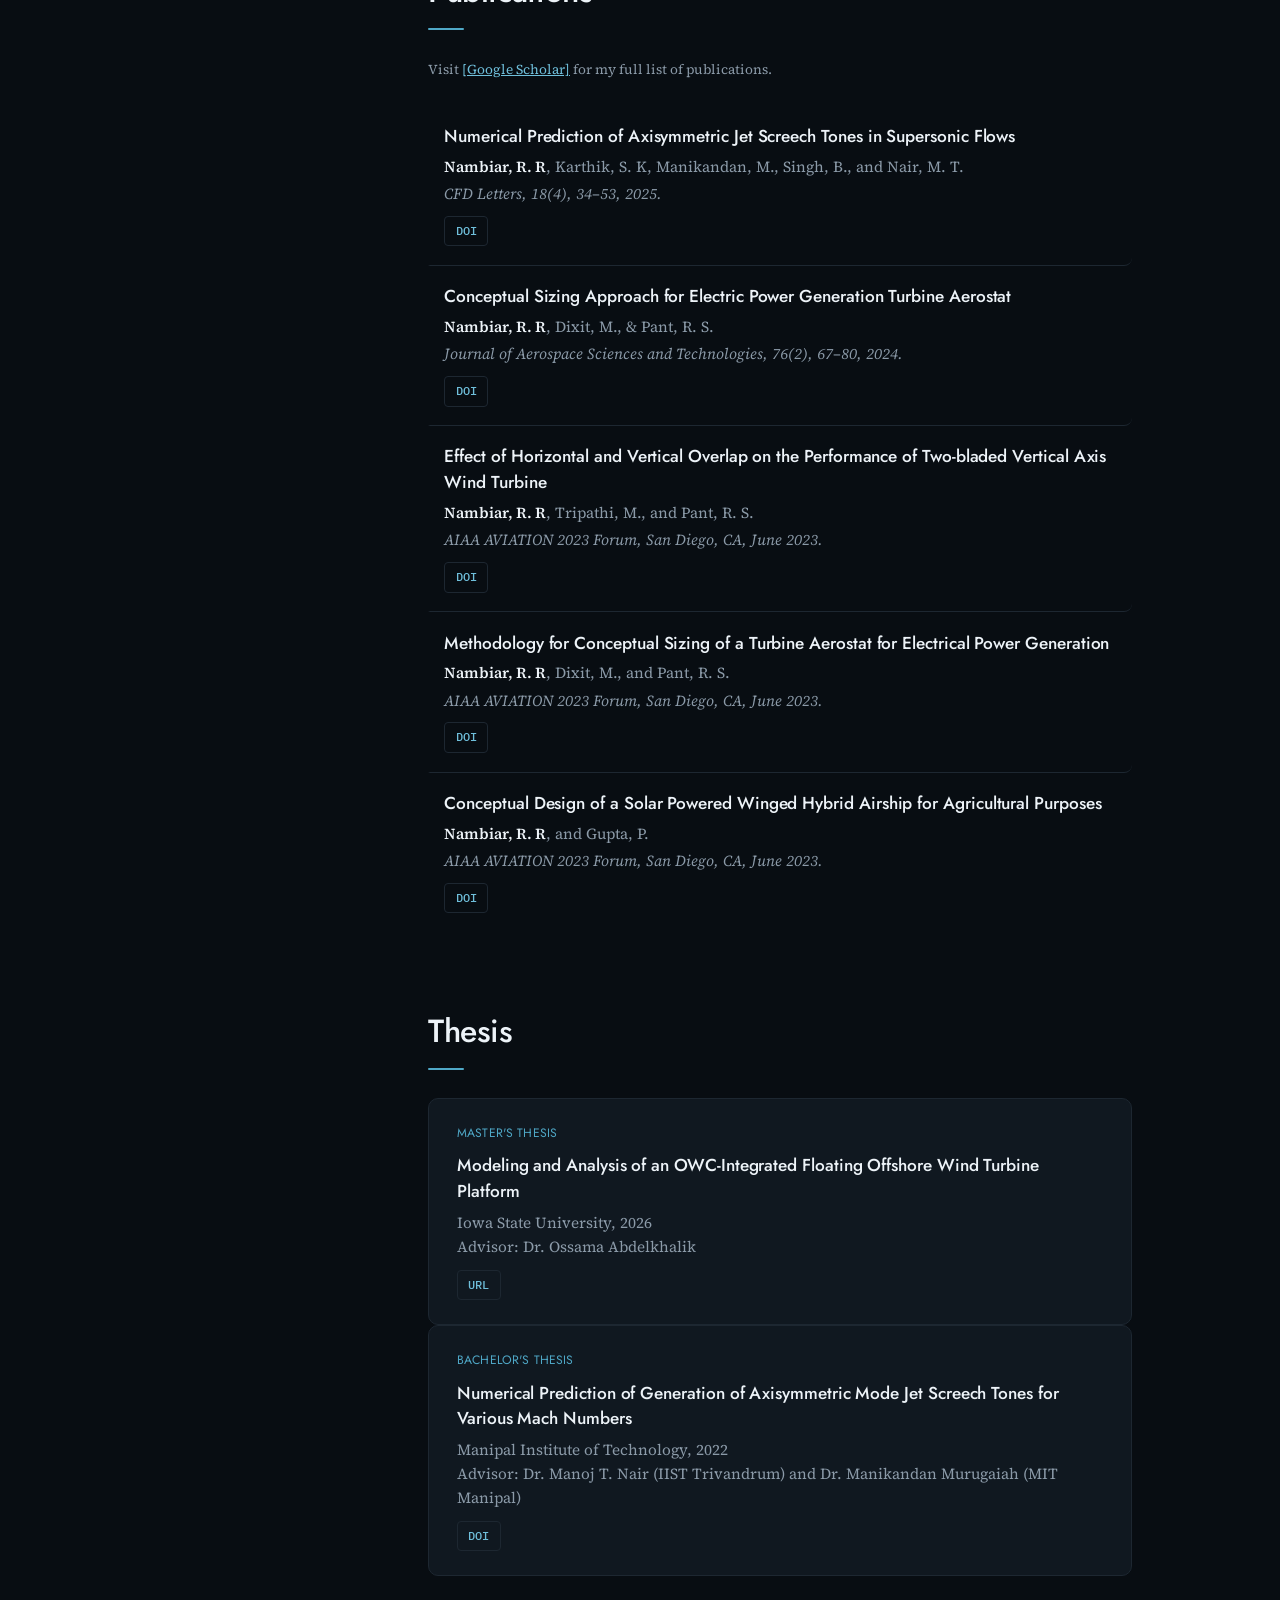
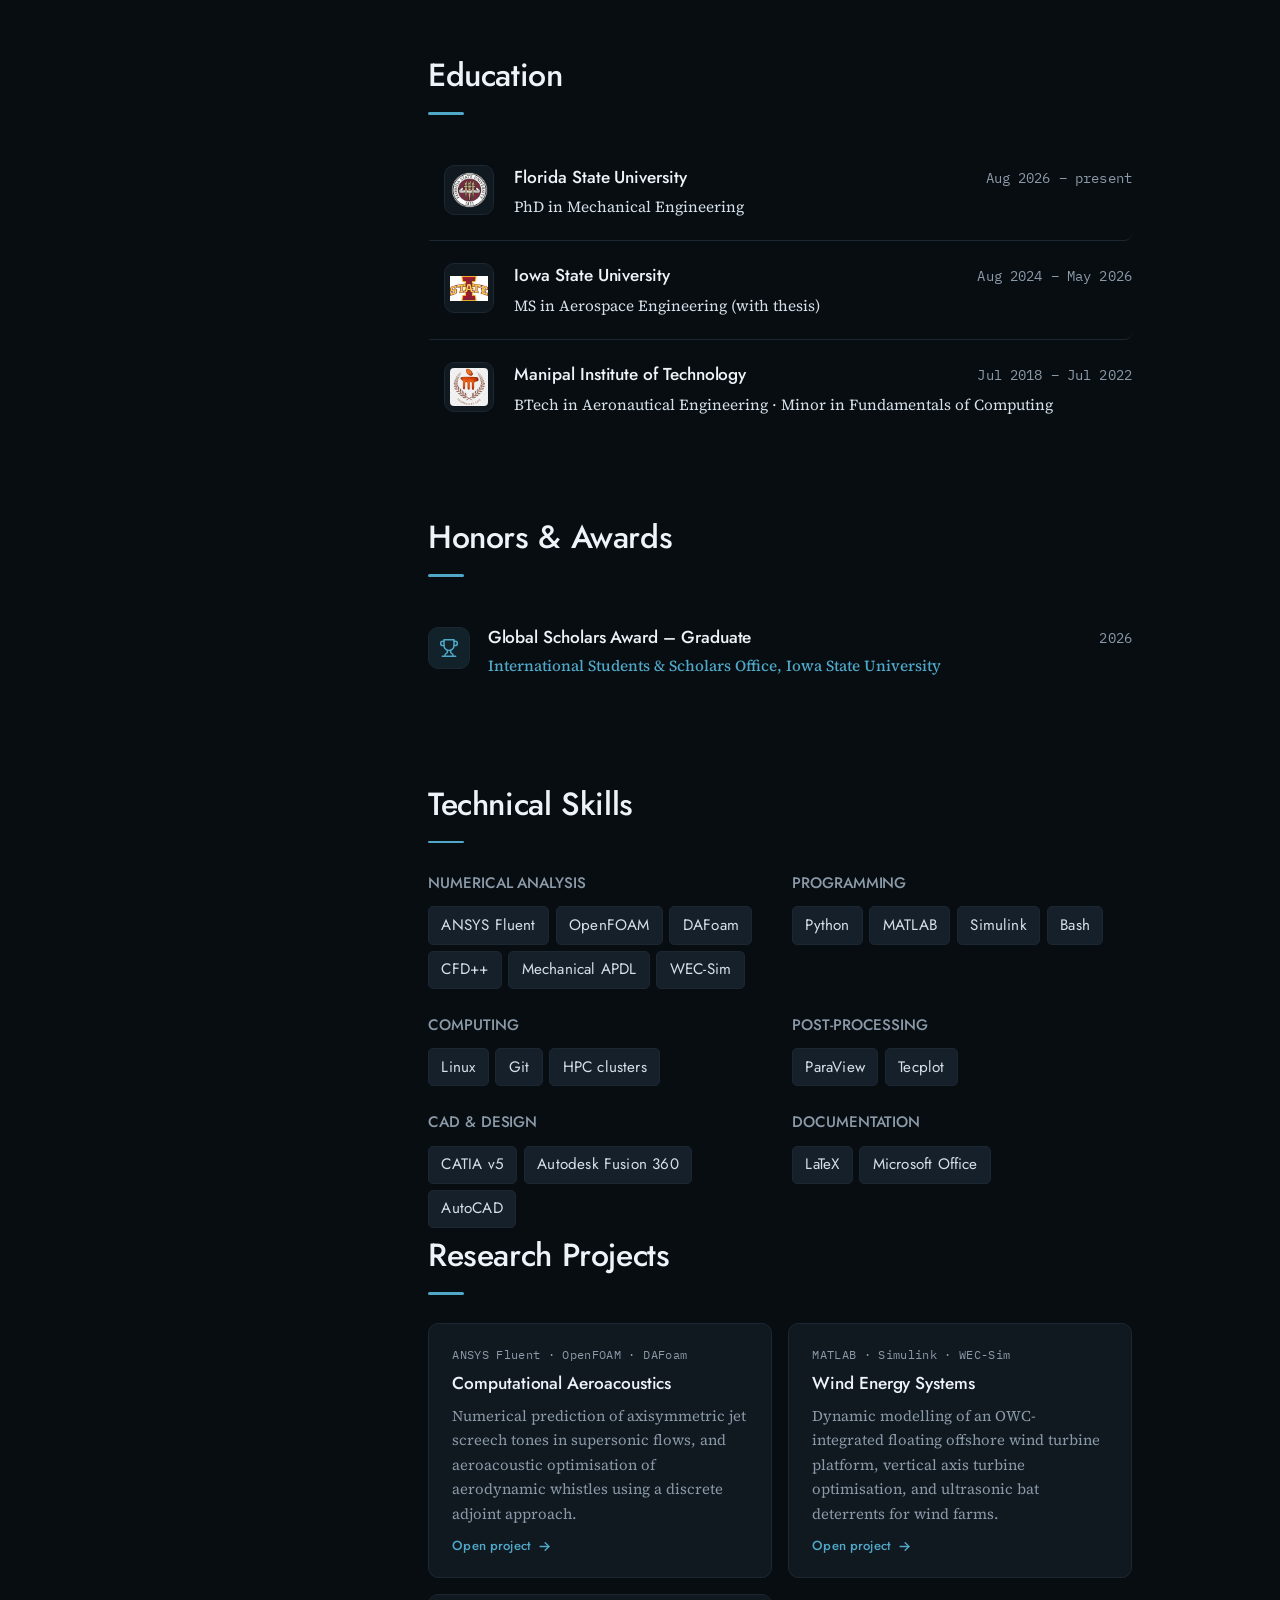
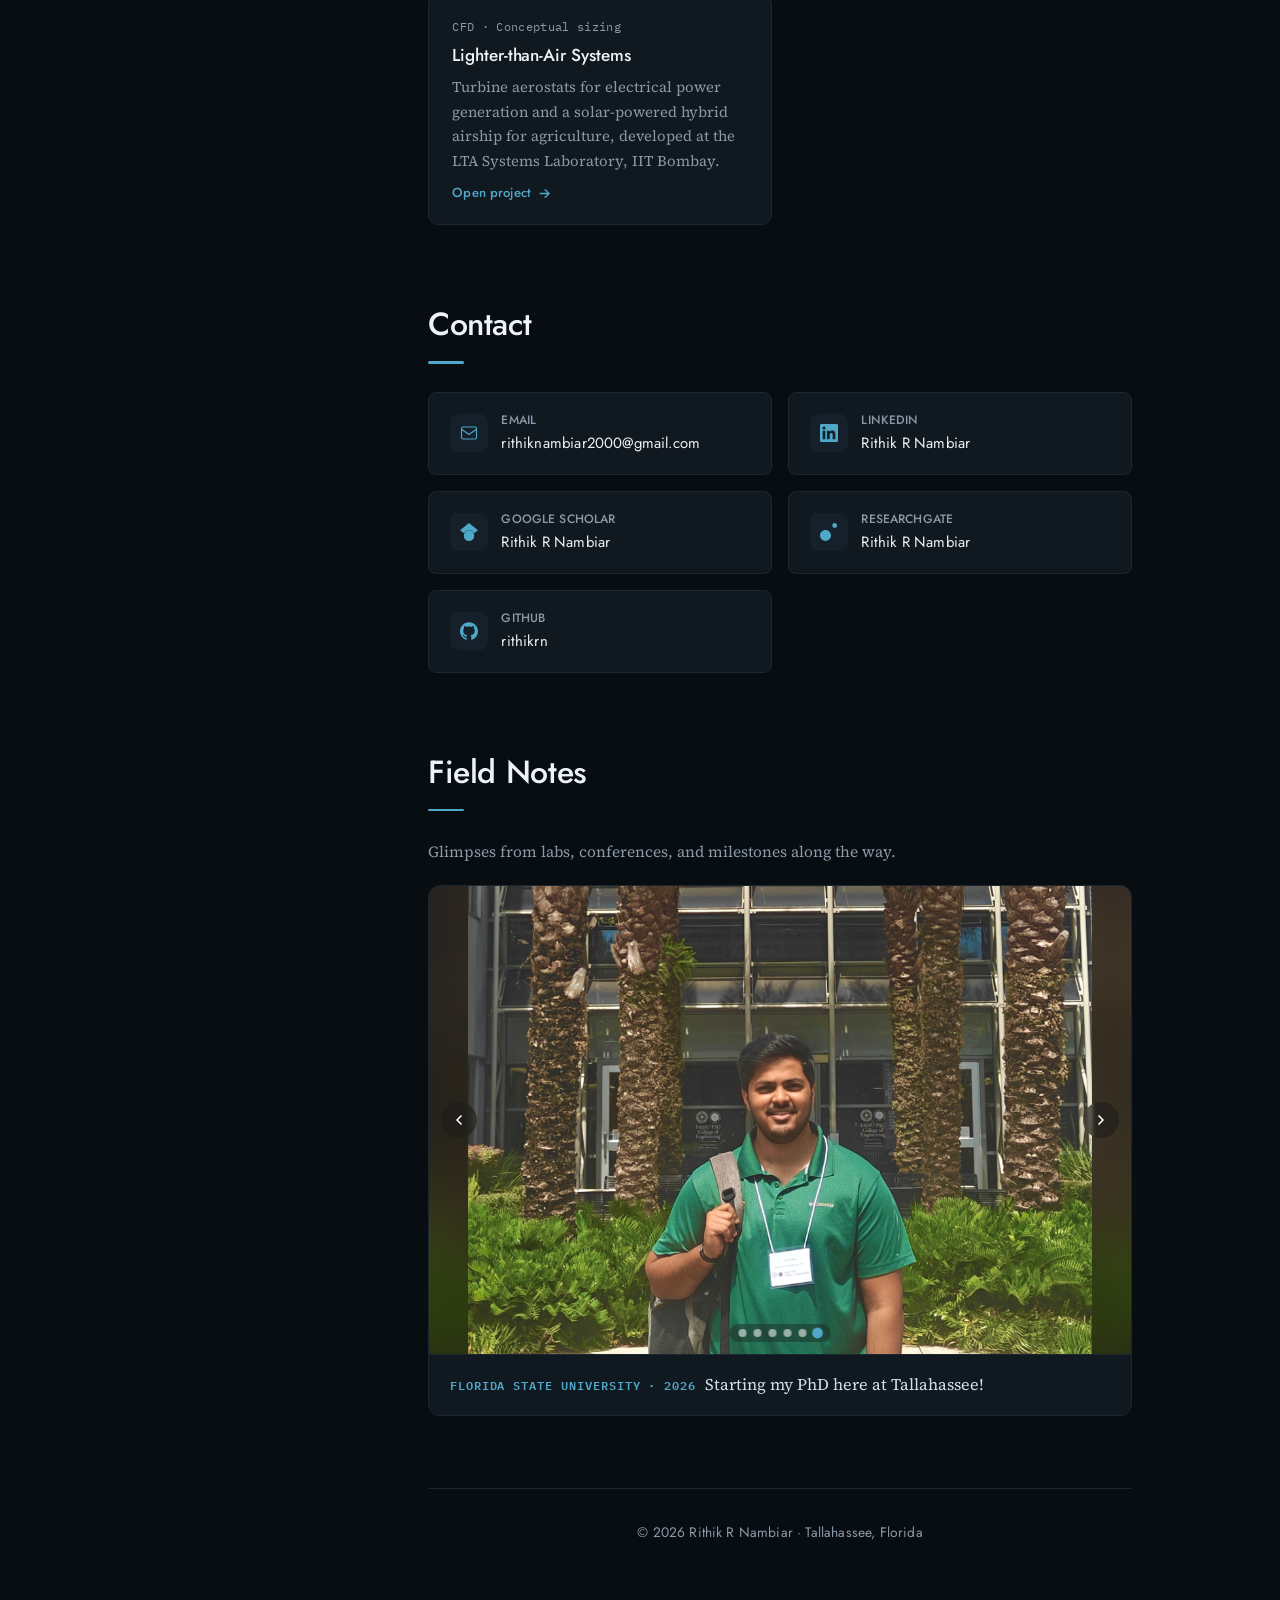
==== commit 1f7be4a0: "Remove title details from sidebar" ====
--- a/index.html
+++ b/index.html
@@ -43,7 +43,7 @@
     <div class="sidebar-header">
         <img src="assets/img/profile.png" alt="Rithik R Nambiar" class="sidebar-photo" width="110" height="110">
         <div class="sidebar-name">Rithik R Nambiar</div>
-        <div class="sidebar-title">PhD Student · Mechanical Engineering<br>Florida State University</div>
+        <div class="sidebar-title">PhD Student<br>Florida State University</div>
         <a href="assets/pdf/Rithikresume_Aug2026.pdf" target="_blank" rel="noopener" class="sidebar-resume">
             <svg viewBox="0 0 24 24" fill="none" stroke="currentColor" stroke-width="2" stroke-linecap="round" stroke-linejoin="round"><path d="M14 2H6a2 2 0 0 0-2 2v16a2 2 0 0 0 2 2h12a2 2 0 0 0 2-2V8z"/><polyline points="14 2 14 8 20 8"/><line x1="16" y1="13" x2="8" y2="13"/><line x1="16" y1="17" x2="8" y2="17"/><polyline points="10 9 9 9 8 9"/></svg>
             Resume
